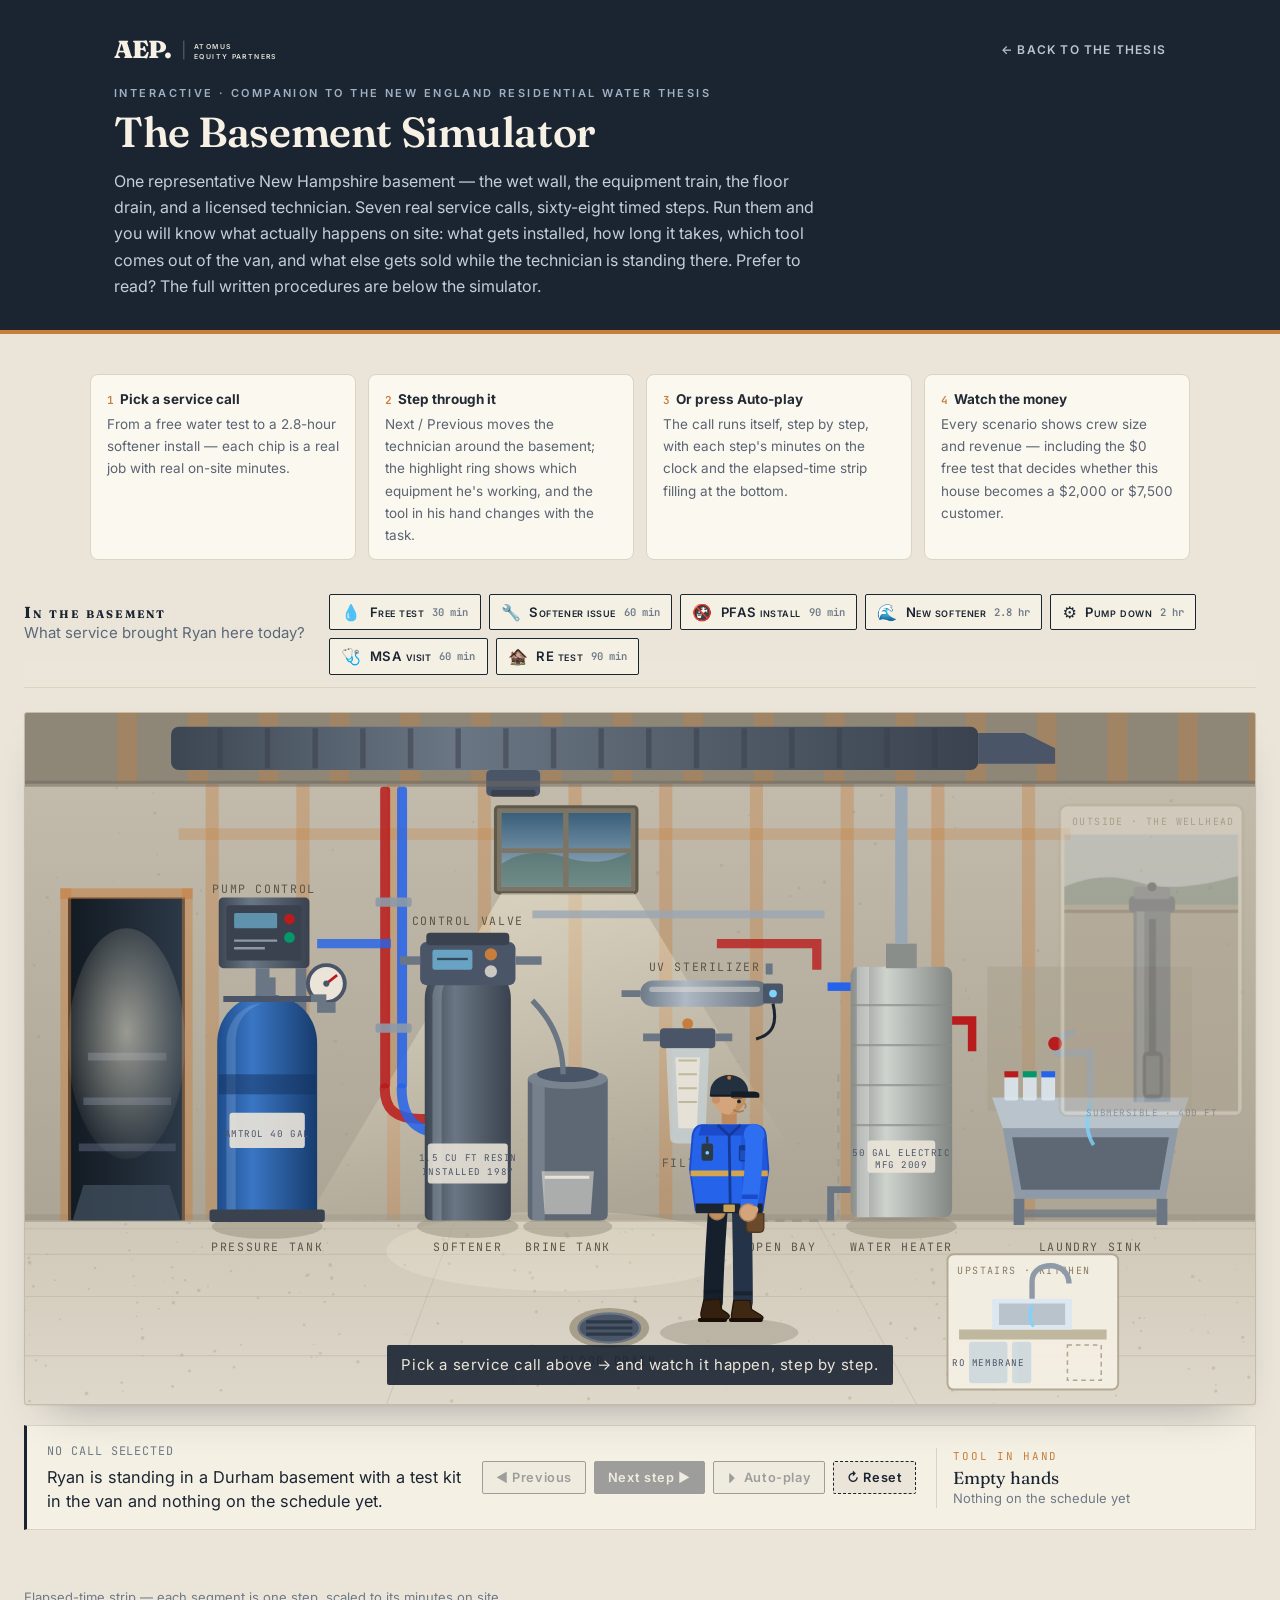
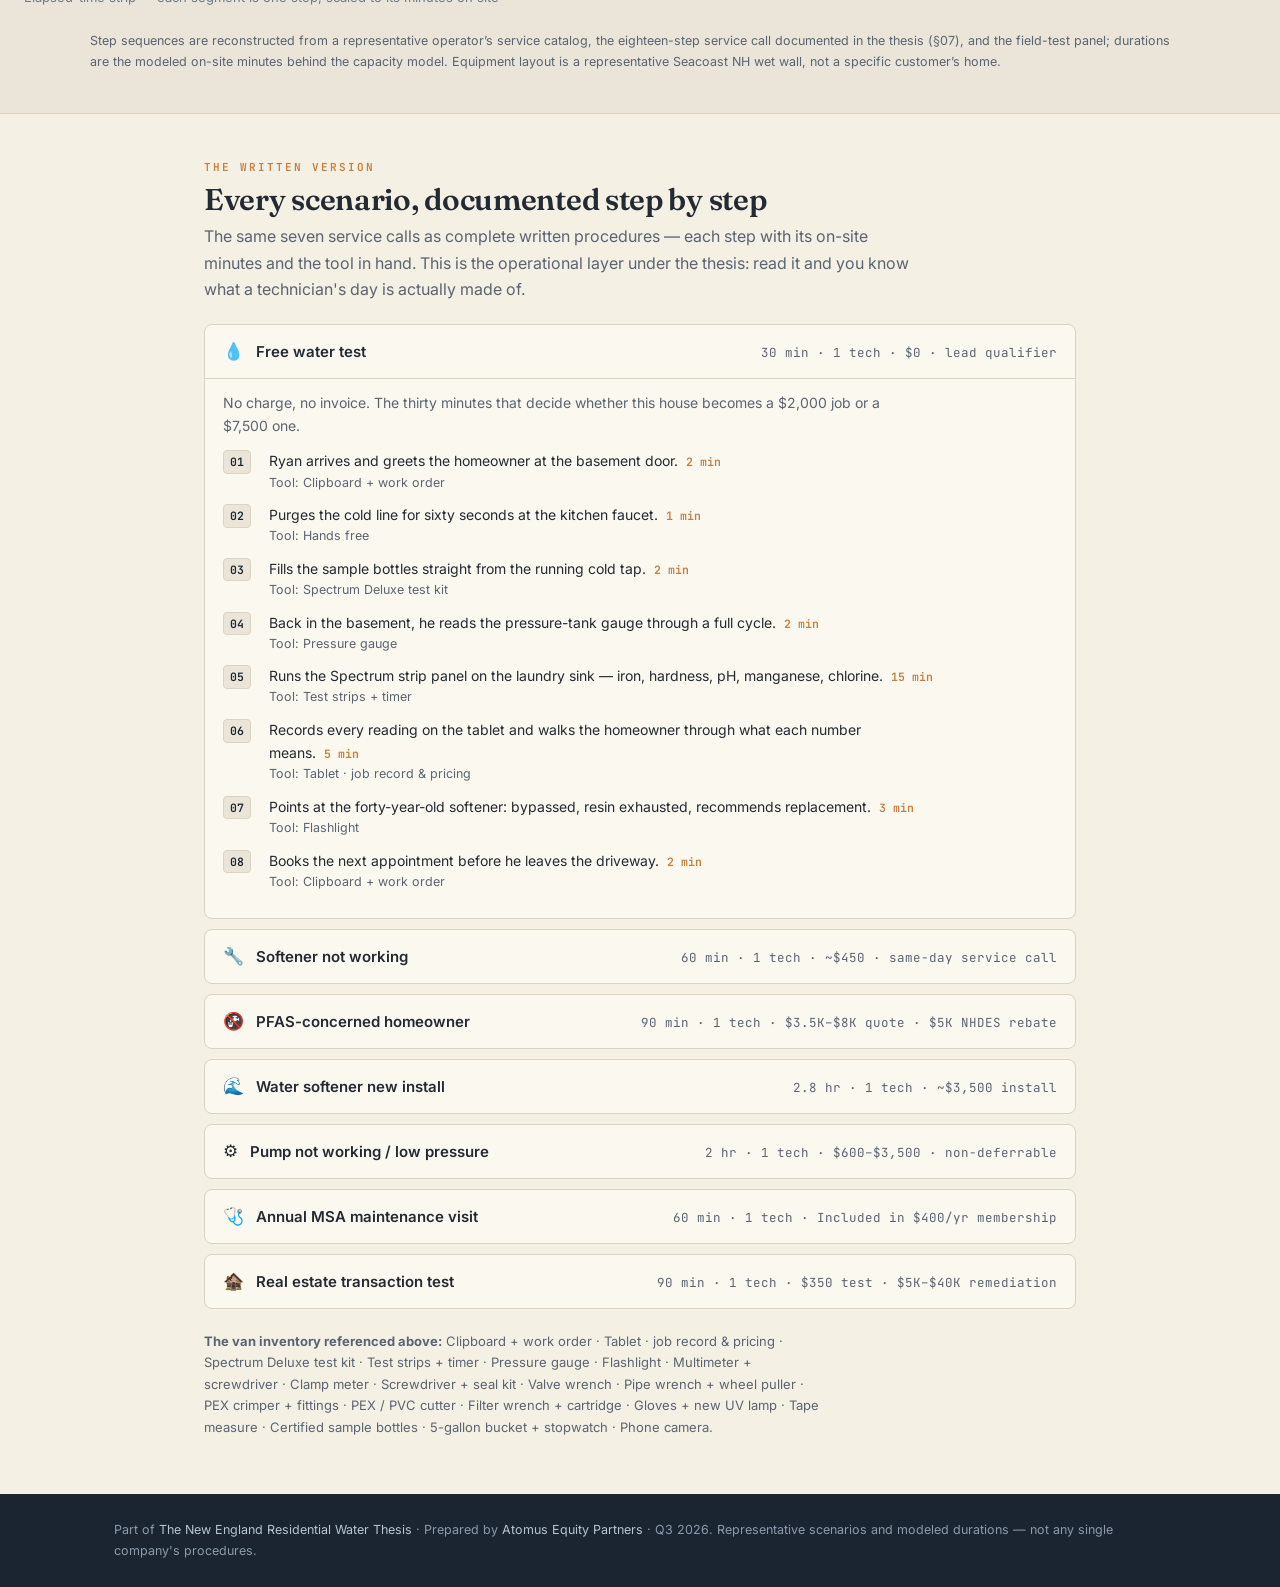
==== basement.html @ bdf82d3c "Add the Basement Simulator: interactive service-call player + written procedures" ====
<!DOCTYPE html>
<html lang="en">
<head>
<meta charset="utf-8" />
<meta name="viewport" content="width=device-width, initial-scale=1" />
<title>The Basement Simulator — New England Residential Water Thesis</title>
<meta name="description" content="An interactive basement: run seven real service calls step by step — installs, diagnostics, testing — and see exactly what a licensed water technician does on site, with what tools, for how many minutes. Companion to the AEP Equity residential water thesis." />
<meta property="og:title" content="The Basement Simulator — Run a Water Service Call" />
<meta property="og:description" content="Seven real service scenarios, 68 timed steps, one basement. See exactly what the technician does, with what tools, for how long." />
<meta property="og:type" content="article" />
<meta property="og:url" content="https://aep1992.github.io/water-thesis/basement.html" />
<meta name="twitter:card" content="summary" />
<link rel="preconnect" href="https://fonts.googleapis.com" />
<link rel="preconnect" href="https://fonts.gstatic.com" crossorigin />
<link href="https://fonts.googleapis.com/css2?family=Inter:wght@400;500;600;700&family=Fraunces:ital,opsz,wght@0,9..144,300..900;1,9..144,300..900&family=JetBrains+Mono:wght@400;600&display=swap" rel="stylesheet" />
<link rel="stylesheet" href="basement.css" />
<link rel="icon" href="data:image/svg+xml,%3Csvg xmlns='http://www.w3.org/2000/svg' viewBox='0 0 32 32'%3E%3Crect width='32' height='32' fill='%231B2532'/%3E%3Ctext x='16' y='23' text-anchor='middle' font-family='Georgia,serif' font-weight='900' font-size='17' fill='%23EBE5D9'%3EA%3C/text%3E%3Crect x='24.5' y='19' width='3' height='3' fill='%23C77D3B'/%3E%3C/svg%3E" />
<style>
/* ---- design tokens the basement module expects ---- */
:root{
  --bedrock:#1B2532; --copper:#C77D3B; --cream:#EBE5D9; --cream-alt:#F5F0E4;
  --display:"Fraunces",Georgia,serif; --mono:"JetBrains Mono",ui-monospace,monospace;
  --sans:"Inter",system-ui,sans-serif;
  --text-xs:clamp(.75rem,.72rem + .12vw,.8125rem);
  --text-sm:clamp(.8125rem,.78rem + .2vw,.9375rem);
  --s1:.25rem; --s2:.5rem; --s3:.75rem; --s4:1rem; --s5:1.25rem; --s6:1.5rem;
  --s8:2rem; --s10:2.5rem; --s12:3rem; --s16:4rem; --s20:5rem; --s24:6rem;
  /* thesis page tokens */
  --navy:#1B2532; --ink:#232A33; --sub:#5A6472; --line:#DCD4C2; --blue:#2563EB;
  --serif:"Fraunces",Georgia,serif;
}
*{box-sizing:border-box;margin:0;padding:0}
html{scroll-behavior:smooth}
body{background:var(--cream);color:var(--ink);font:16px/1.65 var(--sans)}
.wrap{max-width:1100px;margin:0 auto;padding:0 24px}
.wrap-narrow{max-width:920px;margin:0 auto;padding:0 24px}
a{color:var(--blue);text-decoration:none}
a:hover{text-decoration:underline}

.masthead{background:var(--navy);color:#E9E4D6;padding:34px 0 30px;border-bottom:4px solid var(--copper)}
.aep-lockup{height:32px;display:block}
.mast-row{display:flex;align-items:center;justify-content:space-between;gap:20px;flex-wrap:wrap}
.backlink{font:600 12px/1.4 var(--sans);letter-spacing:.1em;text-transform:uppercase;color:#B7C4D2}
.backlink:hover{color:#fff;text-decoration:none}
.mast-kicker{font:600 11px/1.4 var(--sans);letter-spacing:.22em;text-transform:uppercase;color:#9FB0C2;margin:20px 0 8px}
h1{font:600 clamp(28px,4.4vw,42px)/1.1 var(--serif);letter-spacing:-.01em;color:#F6F1E4}
.mast-sub{margin-top:12px;max-width:70ch;color:#C4CDD8;font-size:16px}

.howto{padding:26px 0 4px}
.howto-cards{display:grid;grid-template-columns:repeat(auto-fit,minmax(210px,1fr));gap:12px;margin:14px 0 6px}
.howto-card{background:#FBF8EF;border:1px solid var(--line);border-radius:8px;padding:13px 16px;font-size:13.5px;color:var(--sub)}
.howto-card b{display:block;color:var(--ink);font-size:13.5px;margin-bottom:3px}
.howto-card .n{font:600 11px/1 var(--mono);color:var(--copper);margin-right:6px}

/* section-basement spacing on this standalone page */
#basement{padding:8px 24px 40px;max-width:1500px;margin:0 auto}
.bmt-bar{top:0}
.bmt-head{max-width:1100px;margin:0 auto}
#basement .fine{max-width:1100px;margin:14px auto 0;font-size:12.5px;color:var(--sub)}

/* academic layer */
.academic{border-top:1px solid var(--line);padding:48px 0 56px;background:var(--cream-alt)}
.sec-n{font:600 11px/1 var(--mono);letter-spacing:.18em;color:var(--copper);text-transform:uppercase}
h2{font:600 clamp(22px,3vw,30px)/1.15 var(--serif);margin:10px 0 6px;letter-spacing:-.01em}
.sec-sub{color:var(--sub);max-width:72ch;margin-bottom:22px}
details.sc{background:#FBF8EF;border:1px solid var(--line);border-radius:8px;margin-bottom:10px;overflow:hidden}
details.sc summary{cursor:pointer;list-style:none;display:flex;align-items:baseline;gap:12px;flex-wrap:wrap;padding:15px 18px;font:600 15px/1.35 var(--sans)}
details.sc summary::-webkit-details-marker{display:none}
details.sc summary .ic{font-size:17px}
details.sc summary .meta{font:400 12.5px/1.4 var(--mono);color:var(--sub);margin-left:auto;white-space:nowrap}
details.sc[open] summary{border-bottom:1px solid var(--line)}
details.sc .blurb{padding:12px 18px 0;color:var(--sub);font-size:14px;max-width:78ch}
details.sc ol{margin:12px 18px 16px 18px;padding-left:0;list-style:none;counter-reset:st}
details.sc ol li{counter-increment:st;position:relative;padding:0 0 10px 46px;font-size:14px;max-width:80ch}
details.sc ol li:before{content:counter(st,decimal-leading-zero);position:absolute;left:0;top:1px;font:600 11.5px/1 var(--mono);color:var(--navy);background:var(--cream);border:1px solid var(--line);border-radius:4px;padding:5px 6px}
details.sc ol li .mins{font:600 11.5px/1 var(--mono);color:var(--copper);margin-left:8px;white-space:nowrap}
details.sc ol li .tool{display:block;font-size:12.5px;color:var(--sub)}
.tools-note{margin-top:22px;font-size:13px;color:var(--sub);max-width:78ch}

.foot{background:var(--navy);color:#8C9AAB;padding:26px 0;font-size:12.5px}
.foot a{color:#B7C4D2}
html{overflow-x:clip}
@media (max-width:640px){ #basement{padding:8px 14px 32px} }
/* mobile: chip rail scrolls inside itself, never widens the page */
@media (max-width:767px){
  .bmt-bar{align-items:stretch}
  .bmt-chips{flex:0 0 auto;max-width:100%;min-width:0}
}
</style>
</head>
<body>

<header class="masthead">
  <div class="wrap">
    <div class="mast-row">
      <svg class="aep-lockup" viewBox="0 0 232 44" role="img" aria-label="AEP · Atomus Equity Partners">
        <text x="0" y="33" font-family="Fraunces, Georgia, serif" font-weight="900" font-size="34" letter-spacing="-1.6" fill="#F6F1E4">AEP.</text>
        <line x1="96" y1="9" x2="96" y2="35" stroke="#F6F1E4" stroke-width="1" opacity=".45"/>
        <text x="110" y="21" font-family="Inter, sans-serif" font-weight="600" font-size="9.4" letter-spacing="1.9" fill="#F6F1E4" opacity=".92">ATOMUS</text>
        <text x="110" y="34" font-family="Inter, sans-serif" font-weight="600" font-size="9.4" letter-spacing="1.9" fill="#F6F1E4" opacity=".92">EQUITY PARTNERS</text>
      </svg>
      <a class="backlink" href="index.html">&larr; Back to the thesis</a>
    </div>
    <p class="mast-kicker">Interactive · Companion to the New England Residential Water Thesis</p>
    <h1>The Basement Simulator</h1>
    <p class="mast-sub">One representative New Hampshire basement — the wet wall, the equipment train, the floor drain, and a
      licensed technician. Seven real service calls, sixty-eight timed steps. Run them and you will know what actually happens
      on site: what gets installed, how long it takes, which tool comes out of the van, and what else gets sold while the
      technician is standing there. Prefer to read? The full written procedures are below the simulator.</p>
  </div>
</header>

<div class="howto wrap">
  <div class="howto-cards">
    <div class="howto-card"><b><span class="n">1</span>Pick a service call</b>From a free water test to a 2.8-hour softener install — each chip is a real job with real on-site minutes.</div>
    <div class="howto-card"><b><span class="n">2</span>Step through it</b>Next / Previous moves the technician around the basement; the highlight ring shows which equipment he's working, and the tool in his hand changes with the task.</div>
    <div class="howto-card"><b><span class="n">3</span>Or press Auto-play</b>The call runs itself, step by step, with each step's minutes on the clock and the elapsed-time strip filling at the bottom.</div>
    <div class="howto-card"><b><span class="n">4</span>Watch the money</b>Every scenario shows crew size and revenue — including the $0 free test that decides whether this house becomes a $2,000 or $7,500 customer.</div>
  </div>
</div>

<section id="basement" data-nonum>
  <div class="bmt-mount"></div>
  <p class="fine">Step sequences are reconstructed from a representative operator&rsquo;s service catalog, the eighteen-step
    service call documented in the thesis (§07), and the field-test panel; durations are the modeled on-site minutes behind
    the capacity model. Equipment layout is a representative Seacoast NH wet wall, not a specific customer&rsquo;s home.</p>
</section>

<section class="academic">
  <div class="wrap-narrow">
    <p class="sec-n">The Written Version</p>
    <h2>Every scenario, documented step by step</h2>
    <p class="sec-sub">The same seven service calls as complete written procedures — each step with its on-site minutes and
      the tool in hand. This is the operational layer under the thesis: read it and you know what a technician's day is
      actually made of.</p>
    <div id="scDocs"></div>
    <p class="tools-note" id="toolsNote"></p>
  </div>
</section>

<footer class="foot">
  <div class="wrap">Part of <a href="index.html">The New England Residential Water Thesis</a> · Prepared by
    <a href="https://aepequity.com">Atomus Equity Partners</a> · Q3 2026. Representative scenarios and modeled durations —
    not any single company's procedures.</div>
</footer>

<script src="basement-scenarios.js"></script>
<script src="basement.js"></script>
<script>
/* Academic layer — rendered from the same scenario data the simulator runs on */
(() => {
  if (typeof BASEMENT_SCENARIOS === "undefined") return;
  const esc = s => String(s).replace(/&/g, "&amp;").replace(/</g, "&lt;");
  const mins = n => n >= 120 ? (n / 60).toFixed(1).replace(".0", "") + " hr" : n + " min";
  const toolLabel = t => (typeof BASEMENT_TOOLS !== "undefined" && BASEMENT_TOOLS[t]) ? BASEMENT_TOOLS[t].label : null;

  const order = (typeof BASEMENT_ORDER !== "undefined") ? BASEMENT_ORDER : Object.keys(BASEMENT_SCENARIOS);
  document.getElementById("scDocs").innerHTML = order.map((id, i) => {
    const sc = BASEMENT_SCENARIOS[id];
    if (!sc) return "";
    return `<details class="sc"${i === 0 ? " open" : ""}>
      <summary><span class="ic">${sc.icon}</span> ${esc(sc.label)}
        <span class="meta">${mins(sc.duration)} · ${esc(sc.crew)} · ${esc(sc.revenue)}</span></summary>
      <p class="blurb">${esc(sc.blurb)}</p>
      <ol>${sc.steps.map(st => {
        const tl = toolLabel(st.tool);
        return `<li>${esc(st.description)}<span class="mins">${st.duration} min</span>
          ${tl ? `<span class="tool">Tool: ${esc(tl)}</span>` : ""}</li>`;
      }).join("")}</ol>
    </details>`;
  }).join("");

  if (typeof BASEMENT_TOOLS !== "undefined") {
    const names = Object.values(BASEMENT_TOOLS).map(t => t.label)
      .filter(l => l && !/hands free/i.test(l));
    document.getElementById("toolsNote").innerHTML =
      "<strong>The van inventory referenced above:</strong> " + esc(names.join(" · ")) + ".";
  }
})();
</script>
</body>
</html>
---- basement.css ----
/* ==========================================================
   ACT III · CHAPTER 8 — "IN THE BASEMENT"
   ========================================================== */
#basement{
  padding:var(--s24) clamp(var(--s6),4.5vw,var(--s20));
  max-width:1500px;background:var(--cream);
}
#basement .bmt-eyebrow{
  font-family:var(--display);font-variant:small-caps;font-weight:600;letter-spacing:.22em;
  font-size:.78rem;color:var(--copper);margin:0 0 var(--s3);text-transform:none;
}
#basement .bmt-title{
  font-family:var(--display);font-weight:800;font-size:clamp(2.05rem,1.35rem + 2.1vw,3.25rem);
  line-height:1.04;letter-spacing:-.02em;color:var(--bedrock);max-width:26ch;margin:0 0 var(--s5);
}
#basement .bmt-sub{font-size:1.12rem;line-height:1.62;max-width:62ch;color:#3A4A5C}
#basement .bmt-lead{font-size:1.16rem;line-height:1.68;max-width:64ch;color:#33414F;margin:var(--s5) 0 0}
#basement .bmt-lead::first-letter{
  font-family:var(--display);font-size:2.6em;float:left;line-height:.82;padding:.05em .12em 0 0;color:var(--copper)}
#basement .bmt-head{margin-bottom:var(--s10);max-width:78ch}

/* ---------- top bar with scenario chips ---------- */
.bmt-bar{
  position:sticky;top:64px;z-index:24;
  background:linear-gradient(180deg,var(--cream) 74%,rgba(235,229,217,.86));
  padding:var(--s4) 0 var(--s3);border-bottom:1px solid #DCD3C1;
  display:flex;flex-wrap:wrap;gap:var(--s4) var(--s6);align-items:baseline;
}
.bmt-bar-q{margin:0;display:flex;flex-direction:column;line-height:1.3;min-width:210px}
.bmt-bar-q b{font-family:var(--display);font-variant:small-caps;letter-spacing:.14em;font-size:1rem;color:var(--bedrock)}
.bmt-bar-q span{font-size:var(--text-sm);color:#5A6878}
.bmt-chips{display:flex;flex-wrap:wrap;gap:var(--s2);flex:1 1 480px}
.bmt-chip{
  display:inline-flex;align-items:center;gap:.5rem;cursor:pointer;
  background:var(--cream-alt);border:1.5px solid var(--bedrock);border-radius:2px;
  padding:.44rem .7rem;font-family:var(--sans);font-size:.82rem;font-weight:600;
  color:var(--bedrock);letter-spacing:.04em;font-variant:small-caps;
  transition:background .16s,color .16s,border-color .16s,transform .16s;
}
.bmt-chip .ic{font-size:1rem;font-variant:normal}
.bmt-chip .dur{font-family:var(--mono);font-size:.66rem;letter-spacing:0;color:#6E7A88;font-variant:normal}
.bmt-chip:hover{border-color:var(--copper);color:var(--copper);transform:translateY(-1px)}
.bmt-chip:hover .dur{color:var(--copper)}
.bmt-chip.on{background:var(--bedrock);color:var(--cream);border-color:var(--bedrock)}
.bmt-chip.on .dur{color:#C9BFA9}
.bmt-chip:focus-visible{outline:2px solid var(--copper);outline-offset:2px}

/* ---------- stage ---------- */
.bmt-stage{position:relative;margin:var(--s6) 0 var(--s5)}
.bmt-scene-wrap{
  position:relative;border:1px solid #C6BBA4;border-radius:3px;overflow:hidden;
  background:#B8B0A0;box-shadow:0 1px 2px rgba(27,37,50,.06),0 22px 44px -26px rgba(27,37,50,.4);
}
.bmt-svg{display:block;width:100%;height:auto;transition:none}
.bmt-idle{
  position:absolute;left:50%;bottom:var(--s5);transform:translateX(-50%);margin:0;
  background:rgba(27,37,50,.9);color:var(--cream);font-size:var(--text-sm);
  padding:.5rem .9rem;border-radius:2px;letter-spacing:.04em;
}

/* scene text styles */
.bmt-tag{font-family:"JetBrains Mono",ui-monospace,monospace;font-size:15px;letter-spacing:.14em;fill:#5C5648}
.bmt-plate{font-family:"JetBrains Mono",ui-monospace,monospace;font-size:12px;letter-spacing:.06em;fill:#4A5568}
.bmt-inset-lab{font-family:"JetBrains Mono",ui-monospace,monospace;font-size:13px;letter-spacing:.14em;fill:#8A7C64}
.bmt-ghost-lab{font-family:"JetBrains Mono",ui-monospace,monospace;font-size:14px;letter-spacing:.12em;fill:#C77D3B}
.bmt-callout-step{font-family:"JetBrains Mono",ui-monospace,monospace;font-size:13px;letter-spacing:.1em;fill:#96581F}
.bmt-callout-text{font-family:"Inter",sans-serif;font-size:19px;fill:#1B2532}

/* focus / dim states */
.bmt-obj{transition:opacity .45s ease}
.bmt-obj.dim{opacity:.6}
.bmt-obj.hot{opacity:1}
#bmtScene.bmt-yard-on #obj-yard{opacity:1}
.bmt-vignette{opacity:.42}
#bmtScene.bmt-yard-on .bmt-vignette{opacity:1}
#ryan,#ryanYard{transition:transform .6s cubic-bezier(.35,.02,.2,1)}
#ryan .ry-upper,#ryan .ry-arm-f,#ryan .ry-arm-b,#ryan .ry-head,
#ryanYard .ry-upper,#ryanYard .ry-arm-f,#ryanYard .ry-arm-b,#ryanYard .ry-head{
  transition:transform .6s cubic-bezier(.35,.02,.2,1)}
#bmtCallout,#bmtRing{animation:bmtFadeIn .45s ease both}
@keyframes bmtFadeIn{from{opacity:0}to{opacity:1}}

/* copper targeting reticle */
.bmt-ring-spin{animation:bmtSpin 4s linear infinite}
.bmt-ring-pulse{animation:bmtPulse 2.4s ease-in-out infinite}
@keyframes bmtSpin{from{transform:rotate(0)}to{transform:rotate(360deg)}}
@keyframes bmtPulse{0%,100%{opacity:.15;stroke-width:2}50%{opacity:.7;stroke-width:5}}
.bmt-ghost{animation:bmtGhostIn .6s ease both}
@keyframes bmtGhostIn{from{opacity:0}to{opacity:1}}

/* ---------- control strip ---------- */
.bmt-controls{
  display:grid;grid-template-columns:minmax(0,1.25fr) auto minmax(0,.9fr);
  gap:var(--s5);align-items:center;
  border:1px solid #DCD3C1;border-left:3px solid var(--bedrock);
  background:var(--cream-alt);padding:var(--s4) var(--s5);
}
.bmt-step-meta{margin:0 0 4px;display:flex;flex-wrap:wrap;gap:.6rem;align-items:baseline;
  font-family:var(--mono);font-size:.74rem;letter-spacing:.08em;color:#6E7A88;text-transform:uppercase}
.bmt-step-meta b{font-family:var(--display);font-size:1rem;letter-spacing:.04em;color:var(--copper);text-transform:none}
.bmt-step-desc{margin:0;font-size:1.02rem;line-height:1.45;color:var(--bedrock);max-width:44ch}
.bmt-btns{display:flex;flex-wrap:wrap;gap:var(--s2);justify-content:center}
.bmt-btn{
  cursor:pointer;font-family:var(--sans);font-size:.8rem;font-weight:600;letter-spacing:.05em;
  padding:.5rem .8rem;border:1.5px solid var(--bedrock);background:var(--cream);color:var(--bedrock);
  border-radius:2px;transition:background .15s,color .15s,border-color .15s;
}
.bmt-btn:hover:not(:disabled){border-color:var(--copper);color:var(--copper)}
.bmt-btn.primary{background:var(--bedrock);color:var(--cream)}
.bmt-btn.primary:hover:not(:disabled){background:var(--copper);border-color:var(--copper);color:#fff}
.bmt-btn.ghost{border-style:dashed}
.bmt-btn.on{background:var(--copper);border-color:var(--copper);color:#fff}
.bmt-btn:disabled{opacity:.4;cursor:not-allowed}
.bmt-btn:focus-visible{outline:2px solid var(--copper);outline-offset:2px}
.bmt-tool{display:flex;flex-direction:column;gap:2px;border-left:1px solid #DCD3C1;padding-left:var(--s4)}
.bmt-tool .k{font-family:var(--mono);font-size:.68rem;letter-spacing:.16em;text-transform:uppercase;color:var(--copper)}
.bmt-tool .v{font-family:var(--display);font-size:1.08rem;color:var(--bedrock);line-height:1.2}
.bmt-tool .n{font-size:var(--text-xs);color:#6E7A88;line-height:1.35}

/* ---------- elapsed-time strip ---------- */
.bmt-timeline-wrap{margin-top:var(--s4)}
.bmt-timeline{display:flex;gap:3px;height:34px}
.bmt-seg{
  position:relative;cursor:pointer;border:0;padding:0;background:none;min-width:14px;
  display:flex;flex-direction:column;justify-content:flex-end;gap:3px;
}
.bmt-seg i{display:block;height:10px;background:#D3CAB6;transition:background .2s,height .2s}
.bmt-seg span{font-family:var(--mono);font-size:.62rem;color:#8A8371;text-align:center}
.bmt-seg:hover i{background:var(--copper)}
.bmt-seg.done i{background:#A8A28F}
.bmt-seg.on i{background:var(--copper);height:18px}
.bmt-seg.on span{color:var(--copper);font-weight:600}
.bmt-tl-foot{display:flex;flex-wrap:wrap;justify-content:space-between;gap:var(--s3);
  font-size:var(--text-xs);color:#6E7A88;margin-top:var(--s2);line-height:1.4}
.bmt-tl-foot b{color:var(--bedrock)}
.bmt-progress{height:3px;background:#DCD3C1;margin-top:var(--s2);opacity:0;transition:opacity .2s}
.bmt-progress.on{opacity:1}
.bmt-progress i{display:block;height:100%;width:0;background:var(--copper)}

/* ---------- mobile stacked panels ---------- */
.bmt-mobile{display:none}
.bmt-mstep{
  display:flex;flex-direction:column;gap:3px;text-align:left;width:100%;cursor:pointer;
  border:1px solid #DCD3C1;border-left:3px solid #DCD3C1;background:var(--cream-alt);
  padding:.7rem .8rem;margin-bottom:6px;
}
.bmt-mstep.on{border-left-color:var(--copper);background:#fff}
.bmt-mstep .mn{font-family:var(--mono);font-size:.66rem;letter-spacing:.12em;color:var(--copper);text-transform:uppercase}
.bmt-mstep .mt{font-family:var(--mono);font-size:.66rem;color:#6E7A88}
.bmt-mstep .md{font-size:.94rem;color:var(--bedrock);line-height:1.4}
.bmt-mstep .mtool{font-size:.74rem;color:#5A6878;font-style:italic}

/* ---------- print-only summary ---------- */
.bmt-print-list{display:none}

/* ==========================================================
   RESPONSIVE
   ========================================================== */
@media (max-width:1200px){
  .bmt-controls{grid-template-columns:1fr 1fr;grid-template-areas:"read read" "btns tool"}
  .bmt-step-read{grid-area:read}.bmt-btns{grid-area:btns;justify-content:flex-start}
  .bmt-tool{grid-area:tool}
}
@media (max-width:1024px){
  .bmt-scene-wrap{max-width:900px}
  .bmt-bar{top:56px}
}
@media (max-width:767px){
  #basement{padding-left:var(--s5);padding-right:var(--s5)}
  .bmt-bar{position:static;flex-direction:column;gap:var(--s3)}
  .bmt-chips{display:flex;flex-wrap:nowrap;overflow-x:auto;gap:6px;
    padding-bottom:6px;-webkit-overflow-scrolling:touch;scroll-snap-type:x mandatory}
  .bmt-chip{flex:0 0 auto;scroll-snap-align:start}
  .bmt-scene-wrap{max-width:none}
  .bmt-controls{grid-template-columns:1fr;grid-template-areas:"read" "btns" "tool";padding:var(--s4)}
  .bmt-tool{border-left:0;border-top:1px solid #DCD3C1;padding:var(--s3) 0 0}
  .bmt-btns{justify-content:space-between}
  .bmt-btn{flex:1 1 auto;text-align:center}
  .bmt-seg span{display:none}
  .bmt-mobile{display:block;margin-top:var(--s5)}
  .bmt-idle{position:static;transform:none;display:block;text-align:center;margin-top:var(--s3)}
}

/* ==========================================================
   REDUCED MOTION — snap cuts, no rotation, no auto-play
   ========================================================== */
@media (prefers-reduced-motion:reduce){
  #ryan,#ryanYard,#ryan .ry-upper,#ryan .ry-arm-f,#ryan .ry-arm-b,#ryan .ry-head,
  #ryanYard .ry-upper,#ryanYard .ry-arm-f,#ryanYard .ry-arm-b,#ryanYard .ry-head,
  .bmt-obj{transition:none!important}
  .bmt-ring-spin{animation:none!important}
  .bmt-ring-pulse{animation:bmtPulse 3s steps(2,end) infinite}
  #bmtCallout,#bmtRing,.bmt-ghost{animation:none!important}
  #bmtPlay{display:none!important}
}

/* ==========================================================
   PRINT — static illustration + all seven scenarios listed
   ========================================================== */
@media print{
  .bmt-bar,.bmt-controls,.bmt-timeline-wrap,.bmt-mobile,.bmt-idle{display:none!important}
  #bmtOverlay{display:none!important}
  .bmt-obj{opacity:1!important}
  .bmt-vignette{opacity:1!important}
  .bmt-scene-wrap{box-shadow:none;border:1px solid #999;break-inside:avoid}
  .bmt-print-list{display:block;list-style:none;padding:0;margin:1.5rem 0 0}
  .bmt-print-list > li{break-inside:avoid;border-top:1px solid #999;padding:.5rem 0;margin:0}
  .bmt-print-list > li > b{display:block;font-size:1.05rem}
  .bmt-print-list > li > span{display:block;font-family:var(--mono);font-size:.72rem;color:#333}
  .bmt-print-list > li > em{display:block;font-size:.8rem;margin:.2rem 0}
  .bmt-print-list ol{font-size:.76rem;color:#222;margin:.2rem 0 0;padding-left:1.2rem}
  .bmt-print-list ol i{color:#555}
}

/* Mobile: the step card carries the text, so drop the in-scene callout to avoid clipping in the zoomed viewBox */
@media (max-width: 767px){
  #bmtCallout{ display:none; }
}
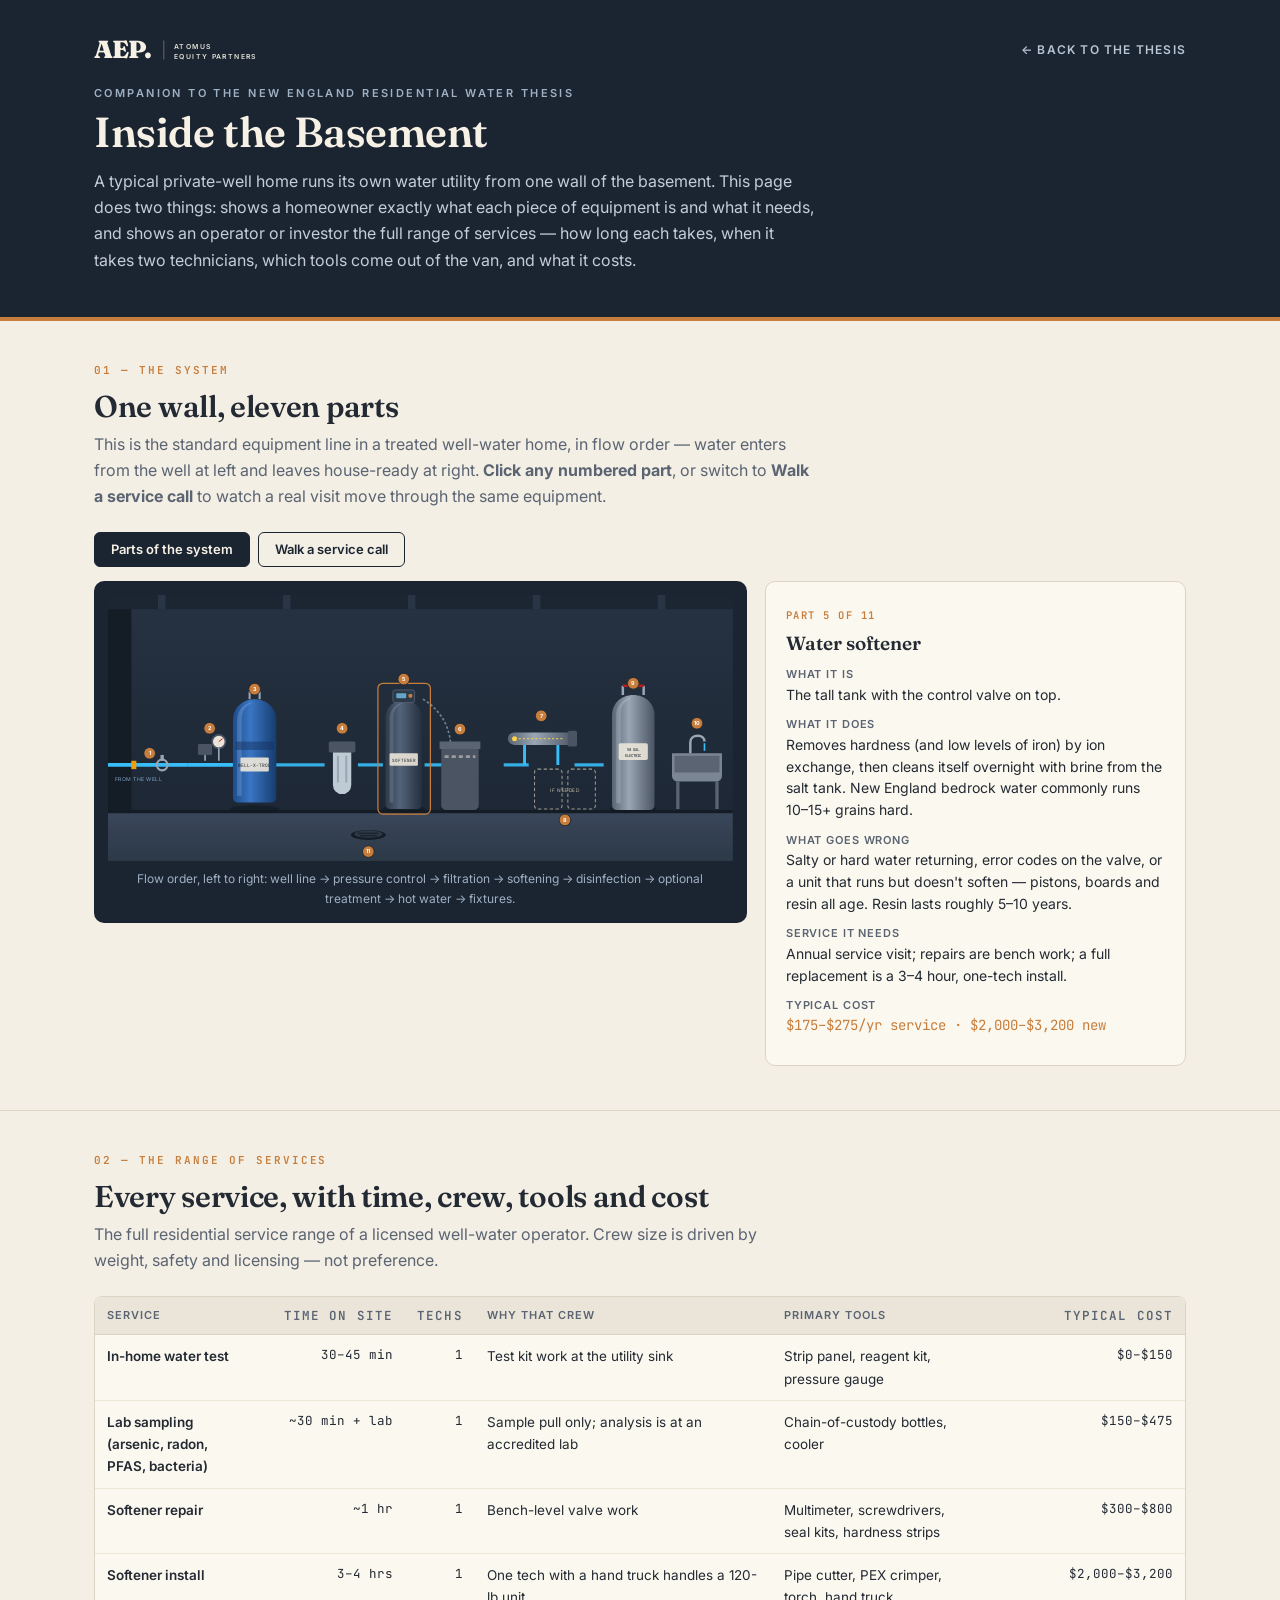
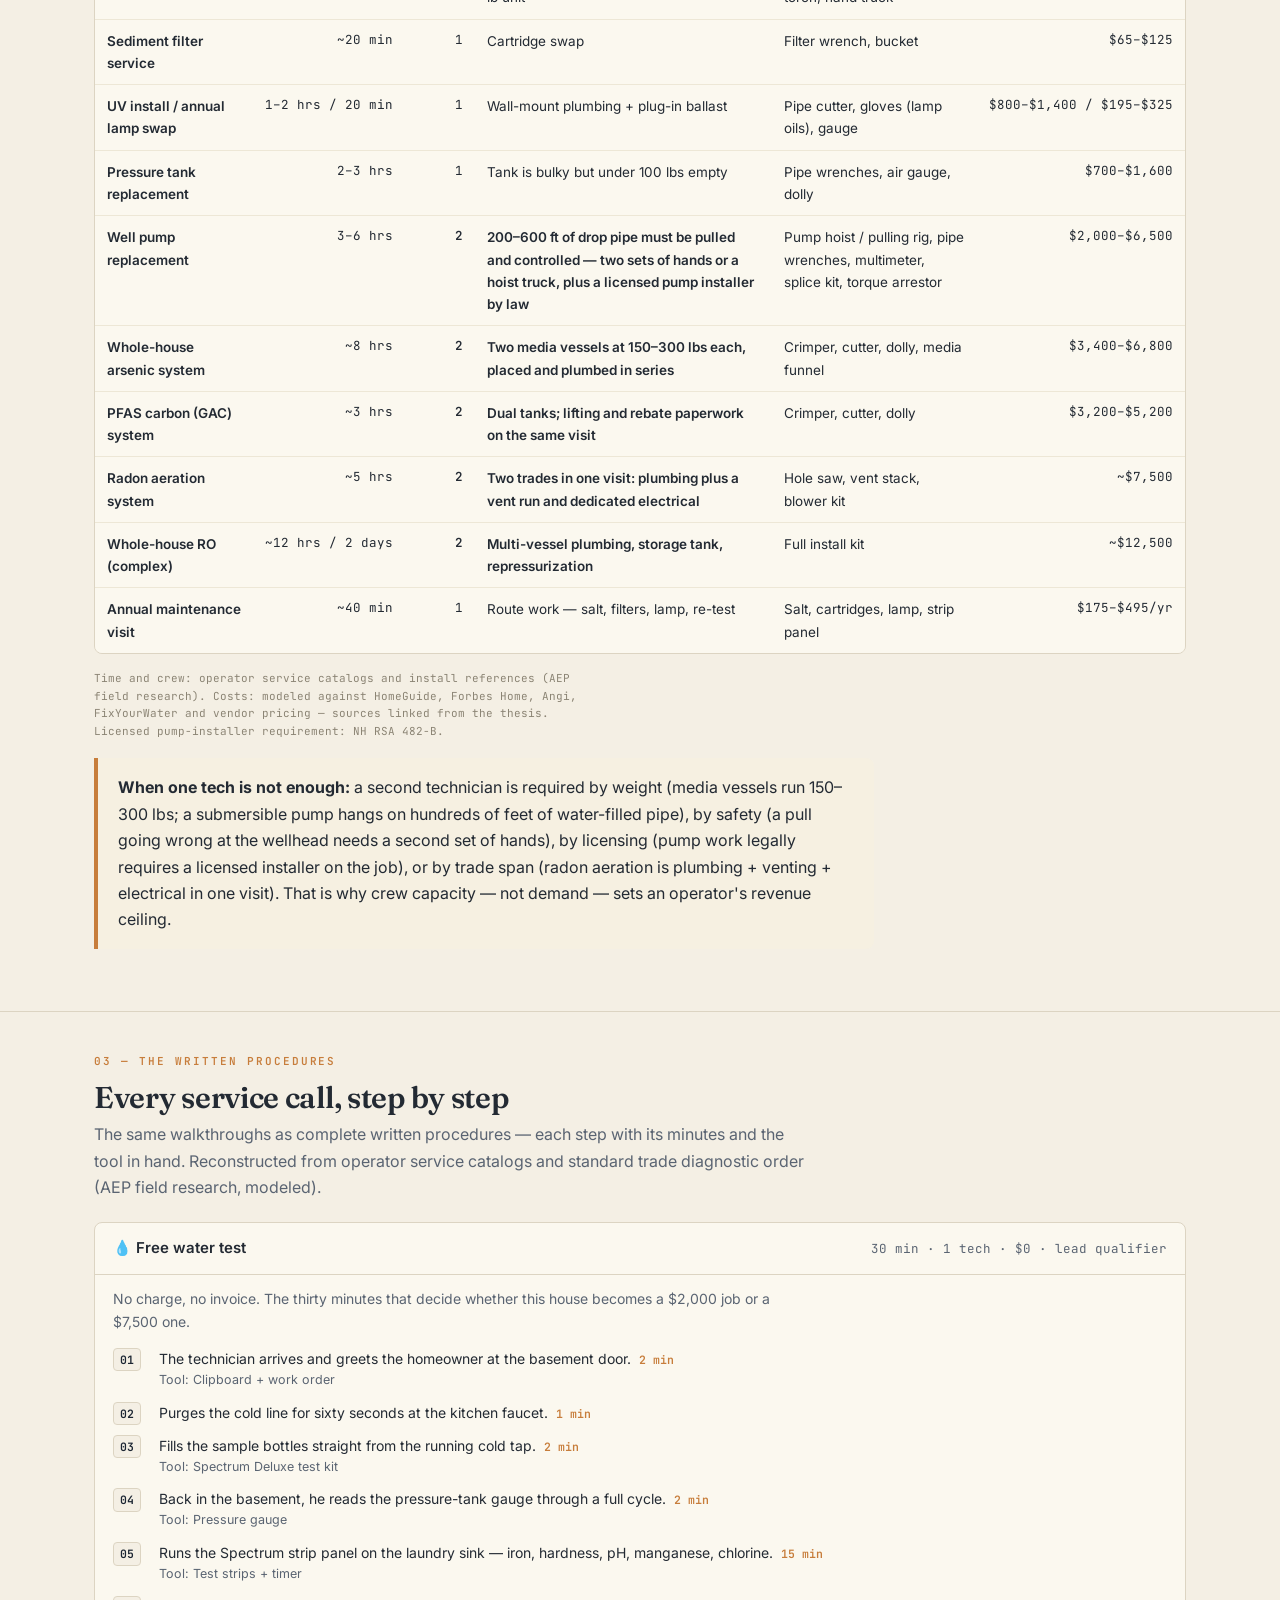
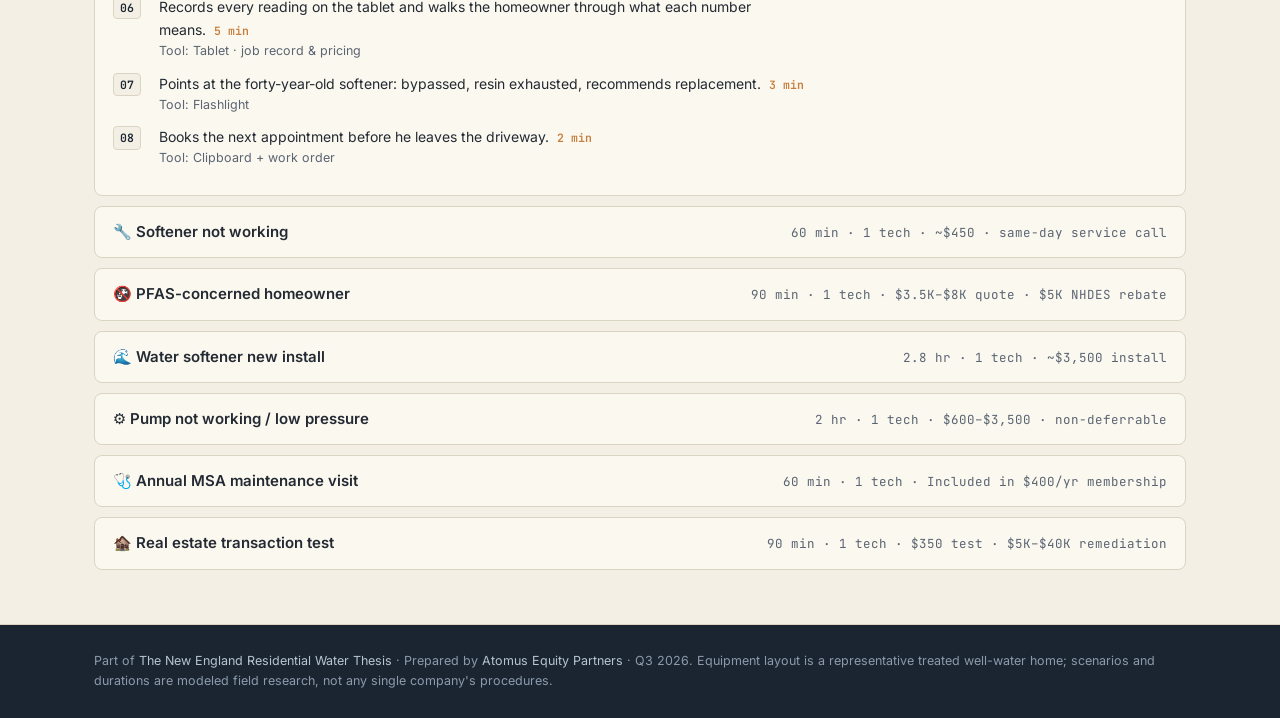
==== commit 1e6a741c: "Rebuild basement page: homeowner component guide + service walkthroughs on one clean diagram" ====
--- a/basement.html
+++ b/basement.html
@@ -3,37 +3,27 @@
 <head>
 <meta charset="utf-8" />
 <meta name="viewport" content="width=device-width, initial-scale=1" />
-<title>The Basement Simulator — New England Residential Water Thesis</title>
-<meta name="description" content="An interactive basement: run seven real service calls step by step — installs, diagnostics, testing — and see exactly what a licensed water technician does on site, with what tools, for how many minutes. Companion to the AEP Equity residential water thesis." />
-<meta property="og:title" content="The Basement Simulator — Run a Water Service Call" />
-<meta property="og:description" content="Seven real service scenarios, 68 timed steps, one basement. See exactly what the technician does, with what tools, for how long." />
+<title>Inside the Basement — New England Residential Water Thesis</title>
+<meta name="description" content="An interactive guide to a private-well home's water system: what each component does, what goes wrong, and what every service call involves — time on site, crew size, tools, and cost. Companion to the AEP Equity residential water thesis." />
+<meta property="og:title" content="Inside the Basement — How a Private-Well Water System Works" />
+<meta property="og:description" content="Click through the equipment in a well-water home, then walk real service calls step by step: time, crew, tools, cost." />
 <meta property="og:type" content="article" />
 <meta property="og:url" content="https://aep1992.github.io/water-thesis/basement.html" />
 <meta name="twitter:card" content="summary" />
 <link rel="preconnect" href="https://fonts.googleapis.com" />
 <link rel="preconnect" href="https://fonts.gstatic.com" crossorigin />
 <link href="https://fonts.googleapis.com/css2?family=Inter:wght@400;500;600;700&family=Fraunces:ital,opsz,wght@0,9..144,300..900;1,9..144,300..900&family=JetBrains+Mono:wght@400;600&display=swap" rel="stylesheet" />
-<link rel="stylesheet" href="basement.css" />
 <link rel="icon" href="data:image/svg+xml,%3Csvg xmlns='http://www.w3.org/2000/svg' viewBox='0 0 32 32'%3E%3Crect width='32' height='32' fill='%231B2532'/%3E%3Ctext x='16' y='23' text-anchor='middle' font-family='Georgia,serif' font-weight='900' font-size='17' fill='%23EBE5D9'%3EA%3C/text%3E%3Crect x='24.5' y='19' width='3' height='3' fill='%23C77D3B'/%3E%3C/svg%3E" />
 <style>
-/* ---- design tokens the basement module expects ---- */
 :root{
-  --bedrock:#1B2532; --copper:#C77D3B; --cream:#EBE5D9; --cream-alt:#F5F0E4;
-  --display:"Fraunces",Georgia,serif; --mono:"JetBrains Mono",ui-monospace,monospace;
-  --sans:"Inter",system-ui,sans-serif;
-  --text-xs:clamp(.75rem,.72rem + .12vw,.8125rem);
-  --text-sm:clamp(.8125rem,.78rem + .2vw,.9375rem);
-  --s1:.25rem; --s2:.5rem; --s3:.75rem; --s4:1rem; --s5:1.25rem; --s6:1.5rem;
-  --s8:2rem; --s10:2.5rem; --s12:3rem; --s16:4rem; --s20:5rem; --s24:6rem;
-  /* thesis page tokens */
-  --navy:#1B2532; --ink:#232A33; --sub:#5A6472; --line:#DCD4C2; --blue:#2563EB;
-  --serif:"Fraunces",Georgia,serif;
+  --navy:#1B2532; --navy2:#2C3947; --cream:#F4EFE4; --cream2:#EBE5D9; --ink:#232A33;
+  --sub:#5A6472; --line:#DCD4C2; --copper:#C77D3B; --blue:#2563EB; --teal:#0E9384;
+  --serif:"Fraunces",Georgia,serif; --sans:"Inter",system-ui,sans-serif; --mono:"JetBrains Mono",ui-monospace,monospace;
 }
 *{box-sizing:border-box;margin:0;padding:0}
-html{scroll-behavior:smooth}
+html{scroll-behavior:smooth;overflow-x:clip}
 body{background:var(--cream);color:var(--ink);font:16px/1.65 var(--sans)}
-.wrap{max-width:1100px;margin:0 auto;padding:0 24px}
-.wrap-narrow{max-width:920px;margin:0 auto;padding:0 24px}
+.wrap{max-width:1140px;margin:0 auto;padding:0 24px}
 a{color:var(--blue);text-decoration:none}
 a:hover{text-decoration:underline}
 
@@ -44,47 +34,97 @@
 .backlink:hover{color:#fff;text-decoration:none}
 .mast-kicker{font:600 11px/1.4 var(--sans);letter-spacing:.22em;text-transform:uppercase;color:#9FB0C2;margin:20px 0 8px}
 h1{font:600 clamp(28px,4.4vw,42px)/1.1 var(--serif);letter-spacing:-.01em;color:#F6F1E4}
-.mast-sub{margin-top:12px;max-width:70ch;color:#C4CDD8;font-size:16px}
-
-.howto{padding:26px 0 4px}
-.howto-cards{display:grid;grid-template-columns:repeat(auto-fit,minmax(210px,1fr));gap:12px;margin:14px 0 6px}
-.howto-card{background:#FBF8EF;border:1px solid var(--line);border-radius:8px;padding:13px 16px;font-size:13.5px;color:var(--sub)}
-.howto-card b{display:block;color:var(--ink);font-size:13.5px;margin-bottom:3px}
-.howto-card .n{font:600 11px/1 var(--mono);color:var(--copper);margin-right:6px}
-
-/* section-basement spacing on this standalone page */
-#basement{padding:8px 24px 40px;max-width:1500px;margin:0 auto}
-.bmt-bar{top:0}
-.bmt-head{max-width:1100px;margin:0 auto}
-#basement .fine{max-width:1100px;margin:14px auto 0;font-size:12.5px;color:var(--sub)}
-
-/* academic layer */
-.academic{border-top:1px solid var(--line);padding:48px 0 56px;background:var(--cream-alt)}
+.mast-sub{margin-top:12px;max-width:72ch;color:#C4CDD8;font-size:16px}
+
+section{padding:44px 0;border-bottom:1px solid var(--line)}
 .sec-n{font:600 11px/1 var(--mono);letter-spacing:.18em;color:var(--copper);text-transform:uppercase}
 h2{font:600 clamp(22px,3vw,30px)/1.15 var(--serif);margin:10px 0 6px;letter-spacing:-.01em}
 .sec-sub{color:var(--sub);max-width:72ch;margin-bottom:22px}
+h3{font:600 17px/1.3 var(--sans);margin:28px 0 10px}
+p{max-width:72ch;margin-bottom:14px}
+.src{display:block;font:400 11px/1.6 var(--mono);color:#8B8474;margin:8px 0 0}
+
+/* ---- diagram + panel layout ---- */
+.lab{display:grid;grid-template-columns:minmax(0,1.55fr) minmax(300px,1fr);gap:18px;align-items:start}
+.stage{background:var(--navy);border-radius:10px;padding:14px;position:sticky;top:12px}
+.stage svg{width:100%;height:auto;display:block}
+.stage-cap{color:#9FB0C2;font-size:12px;margin-top:8px;text-align:center}
+.panel{background:#FBF8EF;border:1px solid var(--line);border-radius:10px;padding:18px 20px;min-height:340px}
+.panel .k{font:600 10.5px/1 var(--mono);letter-spacing:.14em;text-transform:uppercase;color:var(--copper)}
+.panel h4{font:600 19px/1.25 var(--serif);margin:6px 0 10px}
+.panel .row{margin-bottom:11px}
+.panel .row b{display:block;font:600 11px/1.6 var(--sans);letter-spacing:.08em;text-transform:uppercase;color:var(--sub)}
+.panel .row span{font-size:14px;line-height:1.55;display:block}
+.panel .fee{font-family:var(--mono);font-size:12.5px;color:var(--copper)}
+
+/* mode tabs */
+.tabs{display:flex;gap:8px;margin:0 0 14px}
+.tab{font:600 13px/1 var(--sans);padding:10px 16px;border:1.5px solid var(--navy);border-radius:6px;background:transparent;color:var(--navy);cursor:pointer}
+.tab.on{background:var(--navy);color:#F6F1E4}
+.tab:focus-visible{outline:2px solid var(--copper);outline-offset:2px}
+
+/* walkthrough controls */
+.chips{display:flex;flex-wrap:wrap;gap:8px;margin-bottom:14px}
+.chip{font:600 12px/1.2 var(--sans);padding:8px 12px;border:1.5px solid var(--navy);border-radius:5px;background:#FBF8EF;color:var(--navy);cursor:pointer}
+.chip .d{font:400 10.5px/1 var(--mono);color:var(--sub);margin-left:6px}
+.chip.on{background:var(--navy);color:#F6F1E4}
+.chip.on .d{color:#C9BFA9}
+.wt-meta{display:flex;flex-wrap:wrap;gap:8px 18px;font-size:12.5px;color:var(--sub);margin-bottom:12px}
+.wt-meta b{color:var(--ink)}
+.step-head{display:flex;justify-content:space-between;align-items:baseline;gap:10px;margin-bottom:6px}
+.step-head .n{font:600 12px/1 var(--mono);color:var(--copper)}
+.step-head .t{font:600 12px/1 var(--mono);color:var(--sub)}
+.step-desc{font-size:15px;line-height:1.6;min-height:72px}
+.tool-chip{display:inline-block;font:600 11.5px/1 var(--mono);background:var(--cream2);border:1px solid var(--line);border-radius:4px;padding:6px 9px;margin-top:10px;color:var(--navy)}
+.wt-btns{display:flex;gap:8px;margin-top:14px}
+.btn{font:600 13px/1 var(--sans);padding:10px 14px;border:1.5px solid var(--navy);border-radius:6px;background:#FBF8EF;color:var(--navy);cursor:pointer}
+.btn.primary{background:var(--navy);color:#F6F1E4}
+.btn.on{background:var(--copper);border-color:var(--copper);color:#fff}
+.btn:disabled{opacity:.4;cursor:default}
+.mins-bar{height:8px;background:var(--cream2);border:1px solid var(--line);border-radius:4px;overflow:hidden;margin-top:14px}
+.mins-bar i{display:block;height:100%;background:var(--copper);width:0;transition:width .3s}
+.mins-lab{font:400 11px/1.6 var(--mono);color:var(--sub);margin-top:4px}
+
+/* tables */
+.tbl-scroll{overflow-x:auto;margin:16px 0;border:1px solid var(--line);border-radius:8px}
+table{width:100%;border-collapse:collapse;font-size:13.5px;background:#FBF8EF;min-width:720px}
+th{font:600 11px/1.4 var(--sans);letter-spacing:.09em;text-transform:uppercase;text-align:left;color:var(--sub);background:var(--cream2);padding:10px 12px;border-bottom:1px solid var(--line)}
+td{padding:10px 12px;border-bottom:1px solid #EDE7D6;vertical-align:top}
+tr:last-child td{border-bottom:0}
+td.num,th.num{text-align:right;font-family:var(--mono);font-size:12.5px;white-space:nowrap}
+td b{font-weight:600}
+.callout{border-left:4px solid var(--copper);background:#F6F0E1;border-radius:0 8px 8px 0;padding:16px 20px;margin:18px 0;max-width:78ch}
+.callout p{margin:0;max-width:100%}
+
+/* written procedures */
 details.sc{background:#FBF8EF;border:1px solid var(--line);border-radius:8px;margin-bottom:10px;overflow:hidden}
 details.sc summary{cursor:pointer;list-style:none;display:flex;align-items:baseline;gap:12px;flex-wrap:wrap;padding:15px 18px;font:600 15px/1.35 var(--sans)}
 details.sc summary::-webkit-details-marker{display:none}
-details.sc summary .ic{font-size:17px}
 details.sc summary .meta{font:400 12.5px/1.4 var(--mono);color:var(--sub);margin-left:auto;white-space:nowrap}
 details.sc[open] summary{border-bottom:1px solid var(--line)}
-details.sc .blurb{padding:12px 18px 0;color:var(--sub);font-size:14px;max-width:78ch}
-details.sc ol{margin:12px 18px 16px 18px;padding-left:0;list-style:none;counter-reset:st}
+details.sc .blurb{padding:12px 18px 0;color:var(--sub);font-size:14px;max-width:80ch}
+details.sc ol{margin:12px 18px 16px;padding-left:0;list-style:none;counter-reset:st}
 details.sc ol li{counter-increment:st;position:relative;padding:0 0 10px 46px;font-size:14px;max-width:80ch}
 details.sc ol li:before{content:counter(st,decimal-leading-zero);position:absolute;left:0;top:1px;font:600 11.5px/1 var(--mono);color:var(--navy);background:var(--cream);border:1px solid var(--line);border-radius:4px;padding:5px 6px}
 details.sc ol li .mins{font:600 11.5px/1 var(--mono);color:var(--copper);margin-left:8px;white-space:nowrap}
 details.sc ol li .tool{display:block;font-size:12.5px;color:var(--sub)}
-.tools-note{margin-top:22px;font-size:13px;color:var(--sub);max-width:78ch}
+
+/* svg interactivity */
+.hot{cursor:pointer}
+.hot .halo{fill:none;stroke:#C77D3B;stroke-width:3;opacity:0;transition:opacity .25s}
+.hot:hover .halo{opacity:.55}
+.hot.sel .halo{opacity:1}
+.dot{cursor:pointer}
+.dot circle{fill:#C77D3B;stroke:#1B2532;stroke-width:2}
+.dot text{font:700 13px var(--sans);fill:#fff;text-anchor:middle}
+.hot.dimmed{opacity:.38;transition:opacity .3s}
 
 .foot{background:var(--navy);color:#8C9AAB;padding:26px 0;font-size:12.5px}
 .foot a{color:#B7C4D2}
-html{overflow-x:clip}
-@media (max-width:640px){ #basement{padding:8px 14px 32px} }
-/* mobile: chip rail scrolls inside itself, never widens the page */
-@media (max-width:767px){
-  .bmt-bar{align-items:stretch}
-  .bmt-chips{flex:0 0 auto;max-width:100%;min-width:0}
+@media (max-width:900px){
+  .lab{grid-template-columns:1fr}
+  .stage{position:static}
+  .panel{min-height:0}
 }
 </style>
 </head>
@@ -101,81 +141,451 @@
       </svg>
       <a class="backlink" href="index.html">&larr; Back to the thesis</a>
     </div>
-    <p class="mast-kicker">Interactive · Companion to the New England Residential Water Thesis</p>
-    <h1>The Basement Simulator</h1>
-    <p class="mast-sub">One representative New Hampshire basement — the wet wall, the equipment train, the floor drain, and a
-      licensed technician. Seven real service calls, sixty-eight timed steps. Run them and you will know what actually happens
-      on site: what gets installed, how long it takes, which tool comes out of the van, and what else gets sold while the
-      technician is standing there. Prefer to read? The full written procedures are below the simulator.</p>
+    <p class="mast-kicker">Companion to the New England Residential Water Thesis</p>
+    <h1>Inside the Basement</h1>
+    <p class="mast-sub">A typical private-well home runs its own water utility from one wall of the basement. This page does
+      two things: shows a homeowner exactly what each piece of equipment is and what it needs, and shows an operator or
+      investor the full range of services — how long each takes, when it takes two technicians, which tools come out of
+      the van, and what it costs.</p>
   </div>
 </header>
 
-<div class="howto wrap">
-  <div class="howto-cards">
-    <div class="howto-card"><b><span class="n">1</span>Pick a service call</b>From a free water test to a 2.8-hour softener install — each chip is a real job with real on-site minutes.</div>
-    <div class="howto-card"><b><span class="n">2</span>Step through it</b>Next / Previous moves the technician around the basement; the highlight ring shows which equipment he's working, and the tool in his hand changes with the task.</div>
-    <div class="howto-card"><b><span class="n">3</span>Or press Auto-play</b>The call runs itself, step by step, with each step's minutes on the clock and the elapsed-time strip filling at the bottom.</div>
-    <div class="howto-card"><b><span class="n">4</span>Watch the money</b>Every scenario shows crew size and revenue — including the $0 free test that decides whether this house becomes a $2,000 or $7,500 customer.</div>
-  </div>
-</div>
-
-<section id="basement" data-nonum>
-  <div class="bmt-mount"></div>
-  <p class="fine">Step sequences are reconstructed from a representative operator&rsquo;s service catalog, the eighteen-step
-    service call documented in the thesis (§07), and the field-test panel; durations are the modeled on-site minutes behind
-    the capacity model. Equipment layout is a representative Seacoast NH wet wall, not a specific customer&rsquo;s home.</p>
-</section>
-
-<section class="academic">
-  <div class="wrap-narrow">
-    <p class="sec-n">The Written Version</p>
-    <h2>Every scenario, documented step by step</h2>
-    <p class="sec-sub">The same seven service calls as complete written procedures — each step with its on-site minutes and
-      the tool in hand. This is the operational layer under the thesis: read it and you know what a technician's day is
-      actually made of.</p>
-    <div id="scDocs"></div>
-    <p class="tools-note" id="toolsNote"></p>
+<!-- ============ THE DIAGRAM ============ -->
+<section id="diagram">
+  <div class="wrap">
+    <p class="sec-n">01 — The System</p>
+    <h2>One wall, eleven parts</h2>
+    <p class="sec-sub">This is the standard equipment line in a treated well-water home, in flow order — water enters from
+      the well at left and leaves house-ready at right. <strong>Click any numbered part</strong>, or switch to
+      <strong>Walk a service call</strong> to watch a real visit move through the same equipment.</p>
+
+    <div class="tabs" role="tablist">
+      <button class="tab on" id="tabParts" role="tab">Parts of the system</button>
+      <button class="tab" id="tabWalk" role="tab">Walk a service call</button>
+    </div>
+
+    <div id="walkChips" class="chips" style="display:none"></div>
+
+    <div class="lab">
+      <figure class="stage">
+        <svg id="scene" viewBox="0 0 1500 640" role="img" aria-label="Cutaway of a basement wall with the water equipment line: well line entry, pressure switch and tank, sediment filter, water softener and brine tank, UV sterilizer, optional treatment bay, water heater, and laundry sink.">
+          <defs>
+            <linearGradient id="wall" x1="0" y1="0" x2="0" y2="1">
+              <stop offset="0" stop-color="#263242"/><stop offset="1" stop-color="#1B2532"/>
+            </linearGradient>
+            <linearGradient id="floor" x1="0" y1="0" x2="0" y2="1">
+              <stop offset="0" stop-color="#3A465A"/><stop offset="1" stop-color="#2C3947"/>
+            </linearGradient>
+            <linearGradient id="tankBlue" x1="0" y1="0" x2="1" y2="0">
+              <stop offset="0" stop-color="#1E4C8A"/><stop offset=".4" stop-color="#3A76C4"/><stop offset="1" stop-color="#173C6E"/>
+            </linearGradient>
+            <linearGradient id="steel" x1="0" y1="0" x2="1" y2="0">
+              <stop offset="0" stop-color="#5A6472"/><stop offset=".4" stop-color="#9AA6B4"/><stop offset="1" stop-color="#4A5462"/>
+            </linearGradient>
+            <linearGradient id="softG" x1="0" y1="0" x2="1" y2="0">
+              <stop offset="0" stop-color="#2C3947"/><stop offset=".4" stop-color="#54637A"/><stop offset="1" stop-color="#242F3E"/>
+            </linearGradient>
+          </defs>
+
+          <!-- shell -->
+          <rect width="1500" height="640" fill="url(#wall)"/>
+          <rect y="520" width="1500" height="120" fill="url(#floor)"/>
+          <path d="M0 516h1500v8H0z" fill="#141C26"/>
+          <g opacity=".5"><rect x="0" y="0" width="1500" height="34" fill="#141C26"/>
+            <rect x="120" y="0" width="18" height="34" fill="#2C3947"/><rect x="420" y="0" width="18" height="34" fill="#2C3947"/>
+            <rect x="720" y="0" width="18" height="34" fill="#2C3947"/><rect x="1020" y="0" width="18" height="34" fill="#2C3947"/>
+            <rect x="1320" y="0" width="18" height="34" fill="#2C3947"/></g>
+
+          <!-- foundation + buried service line from the well -->
+          <rect x="0" y="34" width="56" height="486" fill="#141C26"/>
+          <g class="hot" data-c="entry" tabindex="0" role="button" aria-label="Well line and main shutoff">
+            <rect class="halo" x="8" y="366" width="216" height="86" rx="10"/>
+            <path d="M0 408 H190" stroke="#38BDF8" stroke-width="9" fill="none"/>
+            <rect x="56" y="398" width="12" height="20" fill="#F59E0B"/>
+            <circle cx="130" cy="408" r="13" fill="none" stroke="#9AA6B4" stroke-width="5"/>
+            <rect x="126" y="384" width="8" height="14" fill="#9AA6B4"/>
+            <text x="16" y="446" font-family="Inter,sans-serif" font-size="12.5" letter-spacing=".1em" fill="#7DA5C4">FROM THE WELL</text>
+          </g>
+
+          <!-- pressure switch + gauge -->
+          <g class="hot" data-c="pswitch" tabindex="0" role="button" aria-label="Pressure switch and gauge">
+            <rect class="halo" x="196" y="330" width="96" height="122" rx="10"/>
+            <path d="M190 408 H300" stroke="#38BDF8" stroke-width="9" fill="none"/>
+            <rect x="216" y="358" width="34" height="26" rx="3" fill="#4A5462"/>
+            <circle cx="266" cy="352" r="16" fill="#EBE5D9" stroke="#4A5462" stroke-width="4"/>
+            <path d="M266 352l9-7" stroke="#B91C1C" stroke-width="2.4"/>
+            <path d="M233 384v14M266 368v30" stroke="#9AA6B4" stroke-width="4"/>
+          </g>
+
+          <!-- pressure tank -->
+          <g class="hot" data-c="tank" tabindex="0" role="button" aria-label="Pressure tank">
+            <rect class="halo" x="288" y="236" width="128" height="290" rx="12"/>
+            <ellipse cx="352" cy="514" rx="60" ry="9" fill="#101820" opacity=".55"/>
+            <path d="M300 300c0-30 24-50 52-50s52 20 52 50v186c0 8-5 12-12 12h-80c-7 0-12-4-12-12z" fill="url(#tankBlue)"/>
+            <path d="M310 300c0-24 18-42 38-42-19 7-27 21-27 42v182h-11z" fill="#8FB6E6" opacity=".3"/>
+            <rect x="306" y="352" width="92" height="20" fill="#153360" opacity=".5"/>
+            <rect x="318" y="390" width="68" height="34" rx="3" fill="#EBE5D9" opacity=".92"/>
+            <text x="352" y="412" font-family="JetBrains Mono,monospace" font-size="11" fill="#1B2532" text-anchor="middle">WELL-X-TROL</text>
+            <path d="M340 250v-16h24v16" stroke="#9AA6B4" stroke-width="5" fill="none"/>
+            <path d="M300 408 h-0" stroke="#38BDF8" stroke-width="9"/>
+          </g>
+
+          <!-- main line along wall -->
+          <path d="M404 408 H520 M600 408 H660 M760 408 H840 M950 408 H1010 M1120 408 H1190" stroke="#38BDF8" stroke-width="8" fill="none" opacity=".9"/>
+
+          <!-- sediment filter -->
+          <g class="hot" data-c="sediment" tabindex="0" role="button" aria-label="Sediment filter">
+            <rect class="halo" x="512" y="330" width="100" height="164" rx="10"/>
+            <rect x="530" y="352" width="64" height="26" rx="4" fill="#4A5462"/>
+            <path d="M540 378h44v78a22 22 0 0 1-44 0z" fill="#DCE7F0" opacity=".85"/>
+            <path d="M552 386v64M572 386v64" stroke="#9AA6B4" stroke-width="5"/>
+          </g>
+
+          <!-- softener + valve -->
+          <g class="hot" data-c="softener" tabindex="0" role="button" aria-label="Water softener">
+            <rect class="halo" x="648" y="212" width="126" height="314" rx="12"/>
+            <ellipse cx="710" cy="514" rx="52" ry="9" fill="#101820" opacity=".55"/>
+            <path d="M666 296c0-26 20-44 44-44s44 18 44 44v206c0 8-5 12-12 12h-64c-7 0-12-4-12-12z" fill="url(#softG)"/>
+            <path d="M676 296c0-20 15-36 32-36-16 6-23 18-23 36v202h-9z" fill="#B9C6D4" opacity=".2"/>
+            <rect x="676" y="380" width="68" height="30" rx="3" fill="#EBE5D9" opacity=".9"/>
+            <text x="710" y="400" font-family="JetBrains Mono,monospace" font-size="10.5" fill="#1B2532" text-anchor="middle">SOFTENER</text>
+            <rect x="684" y="228" width="52" height="30" rx="5" fill="#2C3947" stroke="#54637A" stroke-width="2"/>
+            <rect x="692" y="236" width="24" height="12" rx="2" fill="#7DD3FC" opacity=".7"/>
+            <circle cx="726" cy="242" r="5" fill="#C77D3B"/>
+          </g>
+
+          <!-- brine tank -->
+          <g class="hot" data-c="brine" tabindex="0" role="button" aria-label="Brine tank">
+            <rect class="halo" x="786" y="332" width="118" height="194" rx="12"/>
+            <ellipse cx="845" cy="514" rx="48" ry="8" fill="#101820" opacity=".5"/>
+            <path d="M800 366h90v138c0 8-5 12-12 12h-66c-7 0-12-4-12-12z" fill="#4A5462"/>
+            <path d="M796 352h98v18h-98z" rx="4" fill="#5A6472"/>
+            <path d="M808 388h74" stroke="#EBE5D9" stroke-width="7" stroke-dasharray="10 7" opacity=".5"/>
+            <path d="M756 250 c40 24 62 62 66 102" stroke="#9AA6B4" stroke-width="4" fill="none" stroke-dasharray="6 5" opacity=".7"/>
+          </g>
+
+          <!-- UV -->
+          <g class="hot" data-c="uv" tabindex="0" role="button" aria-label="UV sterilizer">
+            <rect class="halo" x="942" y="300" width="196" height="92" rx="10"/>
+            <rect x="960" y="330" width="160" height="30" rx="15" fill="url(#steel)"/>
+            <rect x="1104" y="326" width="22" height="38" rx="4" fill="#4A5462"/>
+            <circle cx="976" cy="345" r="6" fill="#FCD34D"/>
+            <path d="M986 345h108" stroke="#FCD34D" stroke-width="3" stroke-dasharray="5 5" opacity=".8"/>
+            <path d="M1000 360 v48 M1080 360 v48" stroke="#38BDF8" stroke-width="7"/>
+          </g>
+
+          <!-- optional treatment bay -->
+          <g class="hot" data-c="addon" tabindex="0" role="button" aria-label="Optional treatments: arsenic, PFAS, radon, RO">
+            <rect class="halo" x="1010" y="404" width="180" height="122" rx="10"/>
+            <rect x="1024" y="418" width="66" height="96" rx="8" fill="none" stroke="#C9BFA9" stroke-width="2.5" stroke-dasharray="8 6" opacity=".75"/>
+            <rect x="1104" y="418" width="66" height="96" rx="8" fill="none" stroke="#C9BFA9" stroke-width="2.5" stroke-dasharray="8 6" opacity=".75"/>
+            <text x="1097" y="472" font-family="Inter,sans-serif" font-size="11.5" letter-spacing=".12em" fill="#C9BFA9" text-anchor="middle">IF NEEDED</text>
+          </g>
+
+          <!-- water heater -->
+          <g class="hot" data-c="heater" tabindex="0" role="button" aria-label="Water heater">
+            <rect class="halo" x="1196" y="222" width="130" height="304" rx="12"/>
+            <ellipse cx="1261" cy="514" rx="56" ry="9" fill="#101820" opacity=".55"/>
+            <path d="M1210 288c0-28 23-48 51-48s51 20 51 48v216c0 8-5 12-12 12h-78c-7 0-12-4-12-12z" fill="url(#steel)"/>
+            <path d="M1220 288c0-22 17-40 36-40-18 7-25 20-25 40v212h-11z" fill="#DCE7F0" opacity=".22"/>
+            <rect x="1226" y="356" width="70" height="40" rx="4" fill="#EBE5D9" opacity=".9"/>
+            <text x="1261" y="374" font-family="JetBrains Mono,monospace" font-size="9.5" fill="#1B2532" text-anchor="middle">50 GAL</text>
+            <text x="1261" y="388" font-family="JetBrains Mono,monospace" font-size="9.5" fill="#1B2532" text-anchor="middle">ELECTRIC</text>
+            <path d="M1236 240v-22M1286 240v-22" stroke="#9AA6B4" stroke-width="6"/>
+            <path d="M1236 218h50" stroke="#B91C1C" stroke-width="6"/>
+          </g>
+
+          <!-- laundry sink -->
+          <g class="hot" data-c="sink" tabindex="0" role="button" aria-label="Laundry sink">
+            <rect class="halo" x="1336" y="318" width="156" height="208" rx="10"/>
+            <path d="M1354 380h120v54c0 8-6 14-14 14h-92c-8 0-14-6-14-14z" fill="#7A8694"/>
+            <path d="M1360 386h108v40h-108z" fill="#5A6472"/>
+            <path d="M1368 448v66M1462 448v66" stroke="#5A6472" stroke-width="8"/>
+            <path d="M1398 380v-26c0-10 8-16 18-16s16 6 16 14" stroke="#9AA6B4" stroke-width="6" fill="none"/>
+            <path d="M1432 356v18" stroke="#38BDF8" stroke-width="4"/>
+          </g>
+
+          <!-- floor drain -->
+          <g class="hot" data-c="drain" tabindex="0" role="button" aria-label="Floor drain">
+            <rect class="halo" x="560" y="548" width="130" height="56" rx="10"/>
+            <ellipse cx="625" cy="576" rx="42" ry="12" fill="#141C26"/>
+            <ellipse cx="625" cy="574" rx="34" ry="9" fill="#2C3947"/>
+            <path d="M600 572h50M604 578h42" stroke="#141C26" stroke-width="2.4"/>
+          </g>
+
+          <!-- numbered dots -->
+          <g id="dots"></g>
+        </svg>
+        <figcaption class="stage-cap" id="stageCap">Flow order, left to right: well line → pressure control → filtration →
+          softening → disinfection → optional treatment → hot water → fixtures.</figcaption>
+      </figure>
+
+      <aside class="panel" id="panel" aria-live="polite"></aside>
+    </div>
   </div>
 </section>
 
+<!-- ============ SERVICES TABLE ============ -->
+<section id="services">
+  <div class="wrap">
+    <p class="sec-n">02 — The Range of Services</p>
+    <h2>Every service, with time, crew, tools and cost</h2>
+    <p class="sec-sub">The full residential service range of a licensed well-water operator. Crew size is driven by
+      weight, safety and licensing — not preference.</p>
+
+    <div class="tbl-scroll">
+      <table>
+        <thead><tr><th>Service</th><th class="num">Time on site</th><th class="num">Techs</th><th>Why that crew</th><th>Primary tools</th><th class="num">Typical cost</th></tr></thead>
+        <tbody>
+          <tr><td><b>In-home water test</b></td><td class="num">30–45 min</td><td class="num">1</td><td>Test kit work at the utility sink</td><td>Strip panel, reagent kit, pressure gauge</td><td class="num">$0–$150</td></tr>
+          <tr><td><b>Lab sampling (arsenic, radon, PFAS, bacteria)</b></td><td class="num">~30 min + lab</td><td class="num">1</td><td>Sample pull only; analysis is at an accredited lab</td><td>Chain-of-custody bottles, cooler</td><td class="num">$150–$475</td></tr>
+          <tr><td><b>Softener repair</b></td><td class="num">~1 hr</td><td class="num">1</td><td>Bench-level valve work</td><td>Multimeter, screwdrivers, seal kits, hardness strips</td><td class="num">$300–$800</td></tr>
+          <tr><td><b>Softener install</b></td><td class="num">3–4 hrs</td><td class="num">1</td><td>One tech with a hand truck handles a 120-lb unit</td><td>Pipe cutter, PEX crimper, torch, hand truck</td><td class="num">$2,000–$3,200</td></tr>
+          <tr><td><b>Sediment filter service</b></td><td class="num">~20 min</td><td class="num">1</td><td>Cartridge swap</td><td>Filter wrench, bucket</td><td class="num">$65–$125</td></tr>
+          <tr><td><b>UV install / annual lamp swap</b></td><td class="num">1–2 hrs / 20 min</td><td class="num">1</td><td>Wall-mount plumbing + plug-in ballast</td><td>Pipe cutter, gloves (lamp oils), gauge</td><td class="num">$800–$1,400 / $195–$325</td></tr>
+          <tr><td><b>Pressure tank replacement</b></td><td class="num">2–3 hrs</td><td class="num">1</td><td>Tank is bulky but under 100 lbs empty</td><td>Pipe wrenches, air gauge, dolly</td><td class="num">$700–$1,600</td></tr>
+          <tr><td><b>Well pump replacement</b></td><td class="num">3–6 hrs</td><td class="num"><b>2</b></td><td><b>200–600 ft of drop pipe must be pulled and controlled — two sets of hands or a hoist truck, plus a licensed pump installer by law</b></td><td>Pump hoist / pulling rig, pipe wrenches, multimeter, splice kit, torque arrestor</td><td class="num">$2,000–$6,500</td></tr>
+          <tr><td><b>Whole-house arsenic system</b></td><td class="num">~8 hrs</td><td class="num"><b>2</b></td><td><b>Two media vessels at 150–300 lbs each, placed and plumbed in series</b></td><td>Crimper, cutter, dolly, media funnel</td><td class="num">$3,400–$6,800</td></tr>
+          <tr><td><b>PFAS carbon (GAC) system</b></td><td class="num">~3 hrs</td><td class="num"><b>2</b></td><td><b>Dual tanks; lifting and rebate paperwork on the same visit</b></td><td>Crimper, cutter, dolly</td><td class="num">$3,200–$5,200</td></tr>
+          <tr><td><b>Radon aeration system</b></td><td class="num">~5 hrs</td><td class="num"><b>2</b></td><td><b>Two trades in one visit: plumbing plus a vent run and dedicated electrical</b></td><td>Hole saw, vent stack, blower kit</td><td class="num">~$7,500</td></tr>
+          <tr><td><b>Whole-house RO (complex)</b></td><td class="num">~12 hrs / 2 days</td><td class="num"><b>2</b></td><td><b>Multi-vessel plumbing, storage tank, repressurization</b></td><td>Full install kit</td><td class="num">~$12,500</td></tr>
+          <tr><td><b>Annual maintenance visit</b></td><td class="num">~40 min</td><td class="num">1</td><td>Route work — salt, filters, lamp, re-test</td><td>Salt, cartridges, lamp, strip panel</td><td class="num">$175–$495/yr</td></tr>
+        </tbody>
+      </table>
+    </div>
+    <p class="src">Time and crew: operator service catalogs and install references (AEP field research). Costs: modeled
+      against HomeGuide, Forbes Home, Angi, FixYourWater and vendor pricing — sources linked from the thesis. Licensed
+      pump-installer requirement: NH RSA 482-B.</p>
+
+    <div class="callout">
+      <p><strong>When one tech is not enough:</strong> a second technician is required by weight (media vessels run
+        150–300 lbs; a submersible pump hangs on hundreds of feet of water-filled pipe), by safety (a pull going wrong at
+        the wellhead needs a second set of hands), by licensing (pump work legally requires a licensed installer on the
+        job), or by trade span (radon aeration is plumbing + venting + electrical in one visit). That is why crew
+        capacity — not demand — sets an operator's revenue ceiling.</p>
+    </div>
+  </div>
+</section>
+
+<!-- ============ WRITTEN PROCEDURES ============ -->
+<section id="written">
+  <div class="wrap">
+    <p class="sec-n">03 — The Written Procedures</p>
+    <h2>Every service call, step by step</h2>
+    <p class="sec-sub">The same walkthroughs as complete written procedures — each step with its minutes and the tool in
+      hand. Reconstructed from operator service catalogs and standard trade diagnostic order (AEP field research, modeled).</p>
+    <div id="scDocs"></div>
+  </div>
+</section>
+
 <footer class="foot">
   <div class="wrap">Part of <a href="index.html">The New England Residential Water Thesis</a> · Prepared by
-    <a href="https://aepequity.com">Atomus Equity Partners</a> · Q3 2026. Representative scenarios and modeled durations —
-    not any single company's procedures.</div>
+    <a href="https://aepequity.com">Atomus Equity Partners</a> · Q3 2026. Equipment layout is a representative treated
+    well-water home; scenarios and durations are modeled field research, not any single company's procedures.</div>
 </footer>
 
 <script src="basement-scenarios.js"></script>
-<script src="basement.js"></script>
 <script>
-/* Academic layer — rendered from the same scenario data the simulator runs on */
 (() => {
-  if (typeof BASEMENT_SCENARIOS === "undefined") return;
+  const $ = (s, r = document) => r.querySelector(s);
+  const $$ = (s, r = document) => Array.from(r.querySelectorAll(s));
   const esc = s => String(s).replace(/&/g, "&amp;").replace(/</g, "&lt;");
+  const deRyan = s => esc(s).replace(/Ryan arrives/g, "The technician arrives").replace(/Ryan('s)?/g, "the technician$1");
+
+  /* ---------------- component data (homeowner layer) ---------------- */
+  const COMPONENTS = {
+    entry:   { n: 1, name: "Well line & main shutoff", is: "The buried line from your wellhead, entering through the foundation, with the house's main shutoff valve.",
+      does: "Everything your home drinks arrives through this pipe, pushed by the submersible pump hanging 200–500 ft down the well outside.",
+      trouble: "Rarely fails itself — but every homeowner should know where this valve is. Closing it stops all water to the house in an emergency.",
+      service: "Inspected on any service call; the wellhead outside gets a cap, seal and grade check.", fee: "Included in diagnostics" },
+    pswitch: { n: 2, name: "Pressure switch & gauge", is: "The small gray box and dial where the well line meets the tank.",
+      does: "Turns the well pump on at ~40 psi and off at ~60 psi. The gauge shows system pressure at a glance.",
+      trouble: "Rapid clicking (short-cycling), burnt contacts, or a stuck switch — the most common cause of sudden “no water” after the pump itself.",
+      service: "Checked on every visit; replacement is a same-day fix.", fee: "$185–$325 diagnostic" },
+    tank:    { n: 3, name: "Pressure tank", is: "The tall blue tank — an air bladder over a water chamber (20–80 gallons).",
+      does: "Stores pressurized water so the pump doesn't start every time a faucet opens. Protects the pump from wearing out early.",
+      trouble: "A waterlogged bladder makes the pump short-cycle — you'll hear it clicking on and off constantly. Typical life 8–15 years.",
+      service: "Air pre-charge checked at maintenance visits; replacement takes one tech 2–3 hours.", fee: "$700–$1,600 replacement" },
+    sediment:{ n: 4, name: "Sediment filter", is: "The clear or blue cartridge housing first in the treatment line.",
+      does: "Catches sand, grit and rust flakes before they reach the finer equipment downstream.",
+      trouble: "A clogged cartridge shows up as falling water pressure through the whole house.",
+      service: "Cartridge swap every 3–6 months — the simplest recurring service in the book.", fee: "$65–$125 per swap" },
+    softener:{ n: 5, name: "Water softener", is: "The tall tank with the control valve on top.",
+      does: "Removes hardness (and low levels of iron) by ion exchange, then cleans itself overnight with brine from the salt tank. New England bedrock water commonly runs 10–15+ grains hard.",
+      trouble: "Salty or hard water returning, error codes on the valve, or a unit that runs but doesn't soften — pistons, boards and resin all age. Resin lasts roughly 5–10 years.",
+      service: "Annual service visit; repairs are bench work; a full replacement is a 3–4 hour, one-tech install.", fee: "$175–$275/yr service · $2,000–$3,200 new" },
+    brine:   { n: 6, name: "Brine (salt) tank", is: "The short square or round bin beside the softener.",
+      does: "Holds the salt that regenerates the softener's resin. The softener draws brine from it automatically.",
+      trouble: "Empty tank = hard water returns. A “salt bridge” (crusted dome over a void) quietly does the same thing while the tank looks full.",
+      service: "Keep it at least a third full; salt delivery is a routine route service.", fee: "$85–$220 per delivery" },
+    uv:      { n: 7, name: "UV sterilizer", is: "The horizontal steel tube on the wall with a lamp inside.",
+      does: "Kills bacteria and viruses with ultraviolet light — the last line of defense, mounted after all filtration because UV needs clear water to work.",
+      trouble: "The lamp dims below effectiveness at about 12 months even if it still glows. A failed coliform test often traces back to an overdue lamp.",
+      service: "Annual lamp swap and sleeve cleaning — 20 minutes.", fee: "$195–$325/yr" },
+    addon:   { n: 8, name: "Treatment bay (if your water needs it)", is: "Space on the line where problem-specific systems go, sized by your lab results.",
+      does: "Arsenic media vessels, PFAS carbon (GAC) tanks, radon aeration, or point-of-use reverse osmosis — each targets one contaminant your test found. Most treated homes run one or two; nobody needs all of them.",
+      trouble: "These exist because New England bedrock water does: ~1 in 5 NH wells exceeds the federal arsenic limit, and roughly half carry radon at levels of concern (USGS, NHDES).",
+      service: "Arsenic: $3,400–$6,800 · PFAS GAC: $3,200–$5,200 (NHDES rebates up to $5,000) · Radon aeration: ~$7,500 · Media replaced every 2–5 years on test results.", fee: "Sized by lab results" },
+    heater:  { n: 9, name: "Water heater", is: "The big tank at the end of the line — not water treatment, but its biggest beneficiary.",
+      does: "Heats house-ready water. It's last in line on purpose: everything upstream protects it.",
+      trouble: "Hard, untreated water scales the elements and can cut its life in half — the most expensive symptom of skipping a softener.",
+      service: "Served by plumbers; the water operator's job is to send it clean, soft water.", fee: "—" },
+    sink:    { n: 10, name: "Laundry sink", is: "The utility sink — the technician's workbench.",
+      does: "Where the in-home test panel runs (15 minutes: hardness, iron, pH, manganese, chlorine) and where softener and filter backwash lines discharge.",
+      trouble: "—", service: "Every service call starts or ends here.", fee: "Test: $0–$150" },
+    drain:   { n: 11, name: "Floor drain", is: "The low point of the basement floor.",
+      does: "Takes regeneration and backwash discharge from the treatment equipment, and any pressure-relief discharge.",
+      trouble: "Equipment placement is planned around it — treatment walls live near the drain.", service: "—", fee: "—" },
+  };
+
+  /* dot positions for numbering */
+  const DOTS = {
+    entry: [100, 380], pswitch: [244, 320], tank: [352, 226], sediment: [562, 320],
+    softener: [710, 202], brine: [845, 322], uv: [1040, 290], addon: [1097, 540],
+    heater: [1261, 212], sink: [1414, 308], drain: [625, 616],
+  };
+
+  const dots = $("#dots");
+  Object.entries(DOTS).forEach(([id, [x, y]]) => {
+    const g = document.createElementNS("http://www.w3.org/2000/svg", "g");
+    g.setAttribute("class", "dot");
+    g.setAttribute("data-c", id);
+    g.innerHTML = `<circle cx="${x}" cy="${y}" r="14"/><text x="${x}" y="${y + 4.5}">${COMPONENTS[id].n}</text>`;
+    dots.appendChild(g);
+  });
+
+  const hots = $$(".hot");
+  let mode = "parts";
+  let selected = "softener";
+
+  function highlight(id, dimOthers) {
+    hots.forEach(h => {
+      h.classList.toggle("sel", h.dataset.c === id);
+      h.classList.toggle("dimmed", !!dimOthers && id && h.dataset.c !== id);
+    });
+  }
+
+  function showComponent(id) {
+    selected = id;
+    const c = COMPONENTS[id];
+    highlight(id, false);
+    $("#panel").innerHTML = `
+      <span class="k">Part ${c.n} of ${Object.keys(COMPONENTS).length}</span>
+      <h4>${c.name}</h4>
+      <div class="row"><b>What it is</b><span>${c.is}</span></div>
+      <div class="row"><b>What it does</b><span>${c.does}</span></div>
+      ${c.trouble !== "—" ? `<div class="row"><b>What goes wrong</b><span>${c.trouble}</span></div>` : ""}
+      ${c.service !== "—" ? `<div class="row"><b>Service it needs</b><span>${c.service}</span></div>` : ""}
+      ${c.fee !== "—" ? `<div class="row"><b>Typical cost</b><span class="fee">${c.fee}</span></div>` : ""}`;
+  }
+
+  /* ---------------- walkthrough layer ---------------- */
+  const FOCUS_MAP = {
+    doorway: null, kitchen_faucet_offscene: "sink", sample_vials: "sink", laundry_sink: "sink",
+    pressure_tank: "tank", pump_control: "pswitch", wet_wall_pipes: "entry", tablet: null,
+    softener: "softener", softener_fail: "softener", control_valve: "softener", softener_brine: "softener",
+    brine_tank: "brine", uv: "uv", filter: "sediment", install_area: "addon", new_softener: "softener",
+    new_system: "addon", water_heater: "heater", floor_drain: "drain", yard: "entry",
+  };
   const mins = n => n >= 120 ? (n / 60).toFixed(1).replace(".0", "") + " hr" : n + " min";
-  const toolLabel = t => (typeof BASEMENT_TOOLS !== "undefined" && BASEMENT_TOOLS[t]) ? BASEMENT_TOOLS[t].label : null;
+  const toolLabel = t => (typeof BASEMENT_TOOLS !== "undefined" && BASEMENT_TOOLS[t] && BASEMENT_TOOLS[t].label) || null;
 
   const order = (typeof BASEMENT_ORDER !== "undefined") ? BASEMENT_ORDER : Object.keys(BASEMENT_SCENARIOS);
-  document.getElementById("scDocs").innerHTML = order.map((id, i) => {
+  let scId = order[0], idx = 0, playing = false, timer = null;
+
+  $("#walkChips").innerHTML = order.map(id => {
+    const sc = BASEMENT_SCENARIOS[id];
+    return `<button class="chip" data-sc="${id}">${sc.icon} ${esc(sc.short)}<span class="d">${mins(sc.duration)}</span></button>`;
+  }).join("");
+
+  function stopPlay() { playing = false; clearInterval(timer); const b = $("#wtPlay"); if (b) { b.classList.remove("on"); b.textContent = "▶ Auto-play"; } }
+
+  function showStep() {
+    const sc = BASEMENT_SCENARIOS[scId];
+    const st = sc.steps[idx];
+    const target = FOCUS_MAP[st.focus] !== undefined ? FOCUS_MAP[st.focus] : null;
+    highlight(target, true);
+    const elapsed = sc.steps.slice(0, idx + 1).reduce((a, s) => a + s.duration, 0);
+    const total = sc.steps.reduce((a, s) => a + s.duration, 0);
+    const tl = toolLabel(st.tool);
+    $("#panel").innerHTML = `
+      <span class="k">${sc.icon} ${esc(sc.label)}</span>
+      <div class="wt-meta" style="margin-top:8px">
+        <span><b>${mins(sc.duration)}</b> on site</span>
+        <span><b>${esc(sc.crew)}</b></span>
+        <span><b>${esc(sc.revenue)}</b></span>
+      </div>
+      <div class="step-head"><span class="n">STEP ${idx + 1} / ${sc.steps.length}</span><span class="t">${st.duration} min</span></div>
+      <p class="step-desc">${deRyan(st.description)}</p>
+      ${tl && !/hands free/i.test(tl) ? `<span class="tool-chip">🧰 ${esc(tl)}</span>` : ""}
+      <div class="wt-btns">
+        <button class="btn" id="wtPrev" ${idx === 0 ? "disabled" : ""}>◀ Back</button>
+        <button class="btn primary" id="wtNext" ${idx === sc.steps.length - 1 ? "disabled" : ""}>Next ▶</button>
+        <button class="btn" id="wtPlay">${playing ? "❚❚ Pause" : "▶ Auto-play"}</button>
+      </div>
+      <div class="mins-bar"><i style="width:${(elapsed / total) * 100}%"></i></div>
+      <p class="mins-lab">${elapsed} of ${total} minutes on site</p>`;
+    if (playing) $("#wtPlay").classList.add("on");
+    $("#wtPrev").onclick = () => { stopPlay(); idx = Math.max(0, idx - 1); showStep(); };
+    $("#wtNext").onclick = () => { stopPlay(); idx = Math.min(sc.steps.length - 1, idx + 1); showStep(); };
+    $("#wtPlay").onclick = () => {
+      if (playing) { stopPlay(); showStep(); return; }
+      playing = true;
+      timer = setInterval(() => {
+        if (idx >= BASEMENT_SCENARIOS[scId].steps.length - 1) { stopPlay(); showStep(); return; }
+        idx += 1; showStep();
+      }, 2400);
+      showStep();
+    };
+  }
+
+  function selectScenario(id) {
+    stopPlay(); scId = id; idx = 0;
+    $$("#walkChips .chip").forEach(c => c.classList.toggle("on", c.dataset.sc === id));
+    showStep();
+  }
+
+  /* ---------------- mode switching + events ---------------- */
+  function setMode(m) {
+    mode = m; stopPlay();
+    $("#tabParts").classList.toggle("on", m === "parts");
+    $("#tabWalk").classList.toggle("on", m === "walk");
+    $("#walkChips").style.display = m === "walk" ? "flex" : "none";
+    $("#stageCap").textContent = m === "walk"
+      ? "The highlighted part is where the technician is working at this step."
+      : "Flow order, left to right: well line → pressure control → filtration → softening → disinfection → optional treatment → hot water → fixtures.";
+    if (m === "parts") showComponent(selected);
+    else selectScenario(scId);
+  }
+  $("#tabParts").onclick = () => setMode("parts");
+  $("#tabWalk").onclick = () => setMode("walk");
+
+  $$(".hot, .dot").forEach(el => {
+    const go = () => { if (mode !== "parts") setMode("parts"); showComponent(el.dataset.c); };
+    el.addEventListener("click", go);
+    el.addEventListener("keydown", e => { if (e.key === "Enter" || e.key === " ") { e.preventDefault(); go(); } });
+  });
+  $("#walkChips").addEventListener("click", e => {
+    const b = e.target.closest(".chip"); if (b) selectScenario(b.dataset.sc);
+  });
+
+  showComponent("softener");
+
+  /* ---------------- written procedures ---------------- */
+  $("#scDocs").innerHTML = order.map((id, i) => {
     const sc = BASEMENT_SCENARIOS[id];
     if (!sc) return "";
     return `<details class="sc"${i === 0 ? " open" : ""}>
-      <summary><span class="ic">${sc.icon}</span> ${esc(sc.label)}
+      <summary>${sc.icon} ${esc(sc.label)}
         <span class="meta">${mins(sc.duration)} · ${esc(sc.crew)} · ${esc(sc.revenue)}</span></summary>
       <p class="blurb">${esc(sc.blurb)}</p>
       <ol>${sc.steps.map(st => {
         const tl = toolLabel(st.tool);
-        return `<li>${esc(st.description)}<span class="mins">${st.duration} min</span>
-          ${tl ? `<span class="tool">Tool: ${esc(tl)}</span>` : ""}</li>`;
+        return `<li>${deRyan(st.description)}<span class="mins">${st.duration} min</span>
+          ${tl && !/hands free/i.test(tl) ? `<span class="tool">Tool: ${esc(tl)}</span>` : ""}</li>`;
       }).join("")}</ol>
     </details>`;
   }).join("");
-
-  if (typeof BASEMENT_TOOLS !== "undefined") {
-    const names = Object.values(BASEMENT_TOOLS).map(t => t.label)
-      .filter(l => l && !/hands free/i.test(l));
-    document.getElementById("toolsNote").innerHTML =
-      "<strong>The van inventory referenced above:</strong> " + esc(names.join(" · ")) + ".";
-  }
 })();
 </script>
 </body>
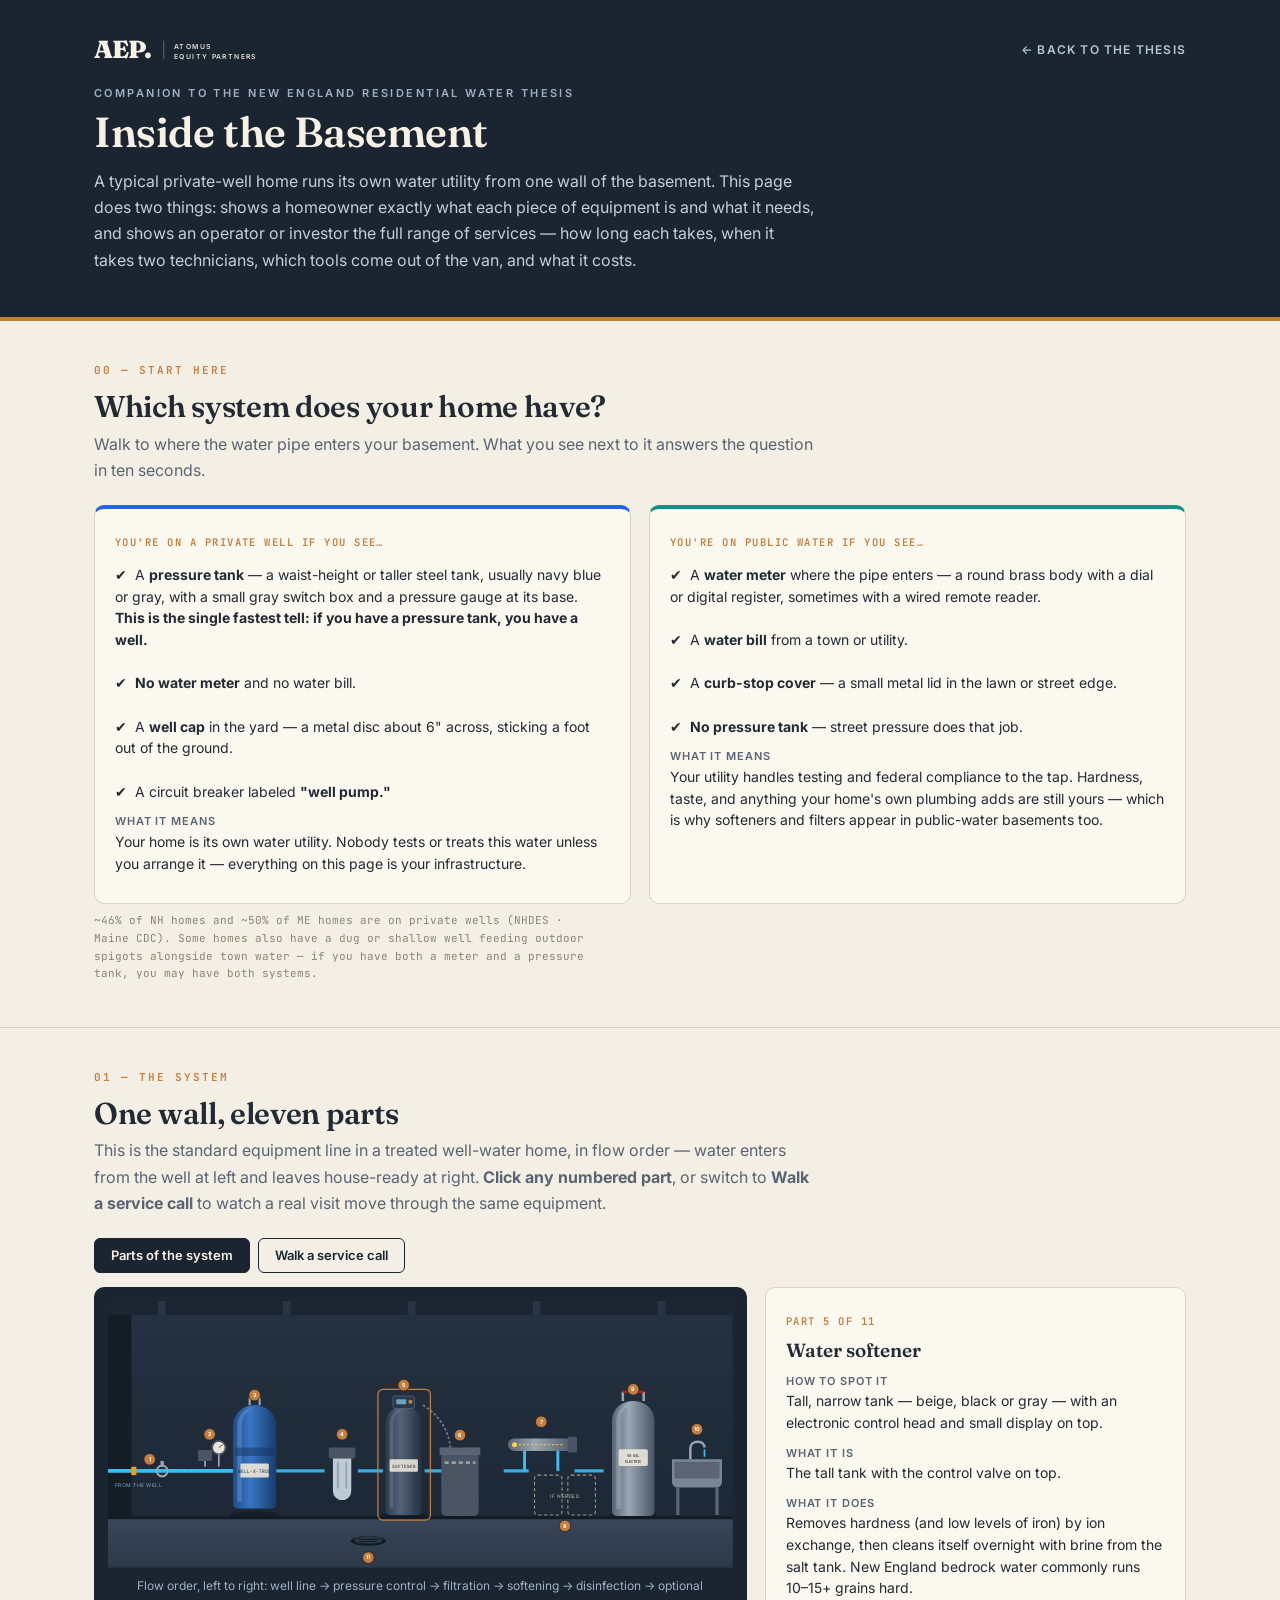
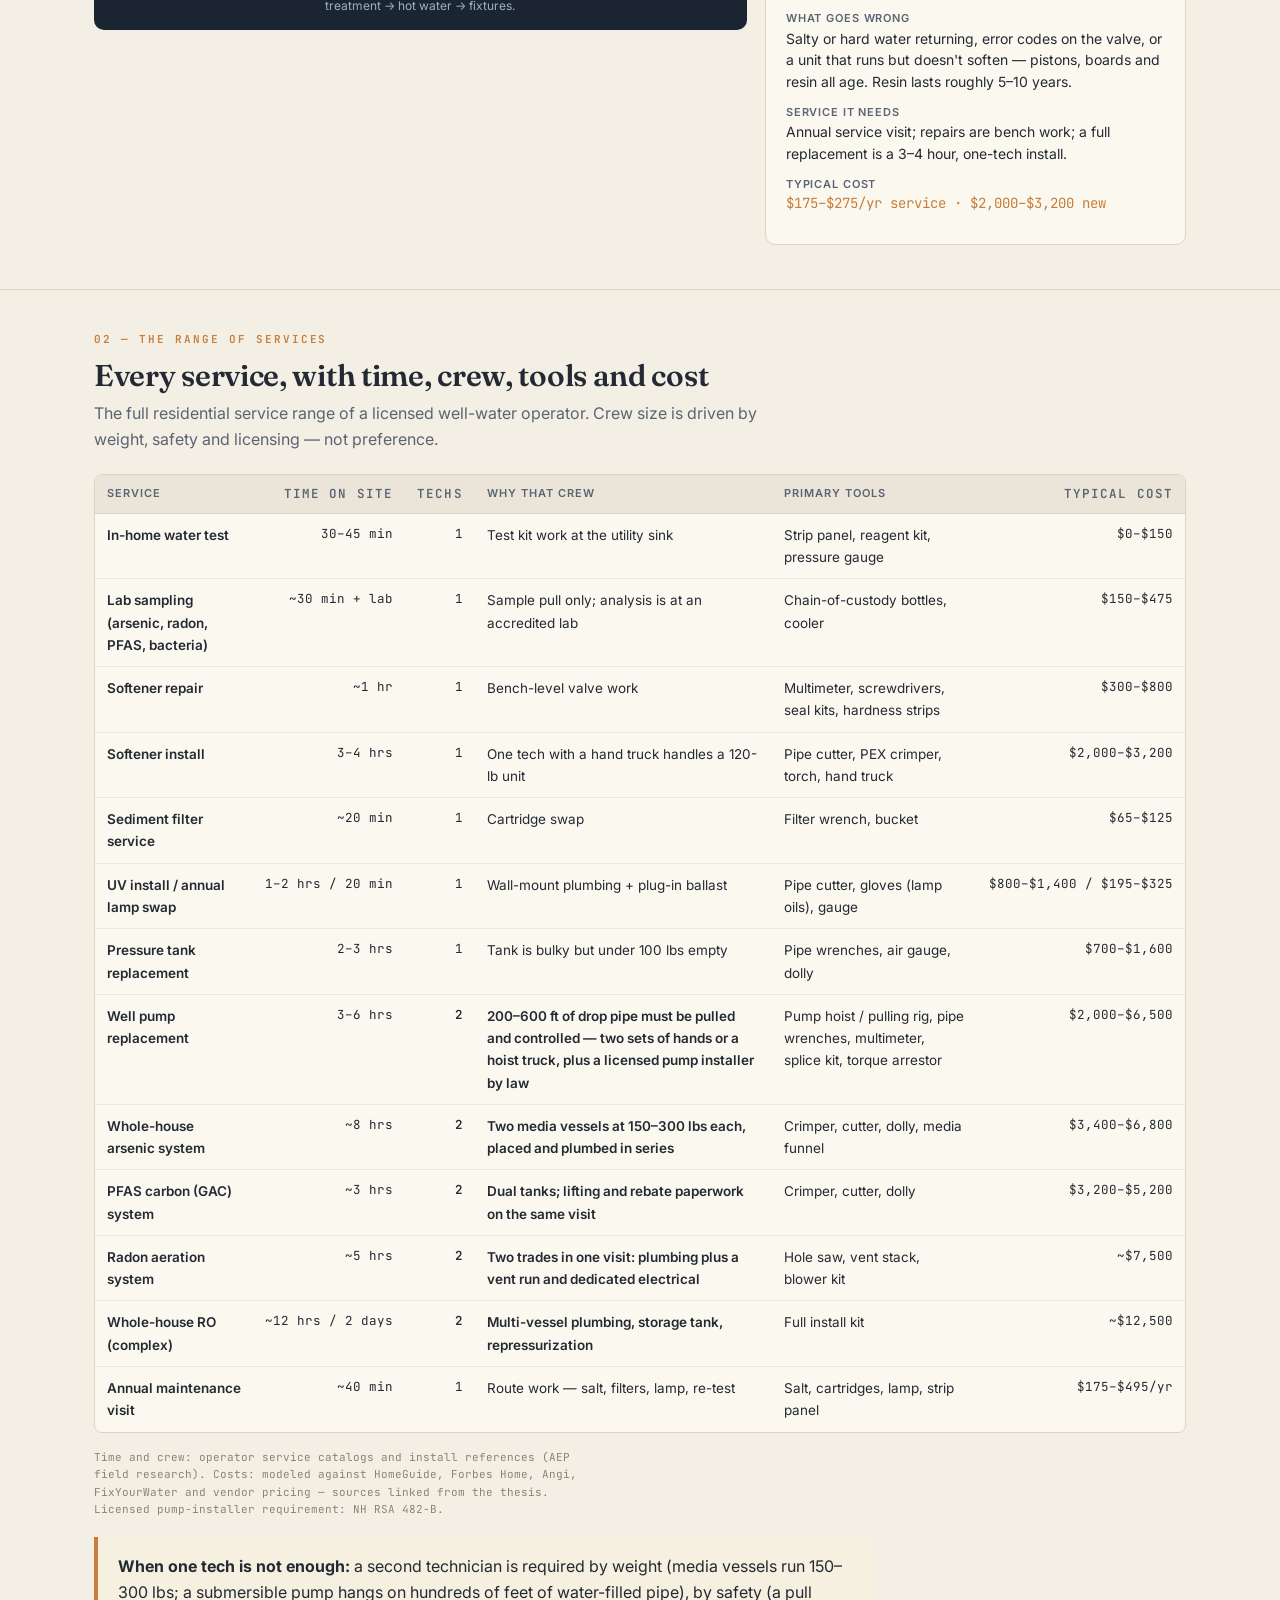
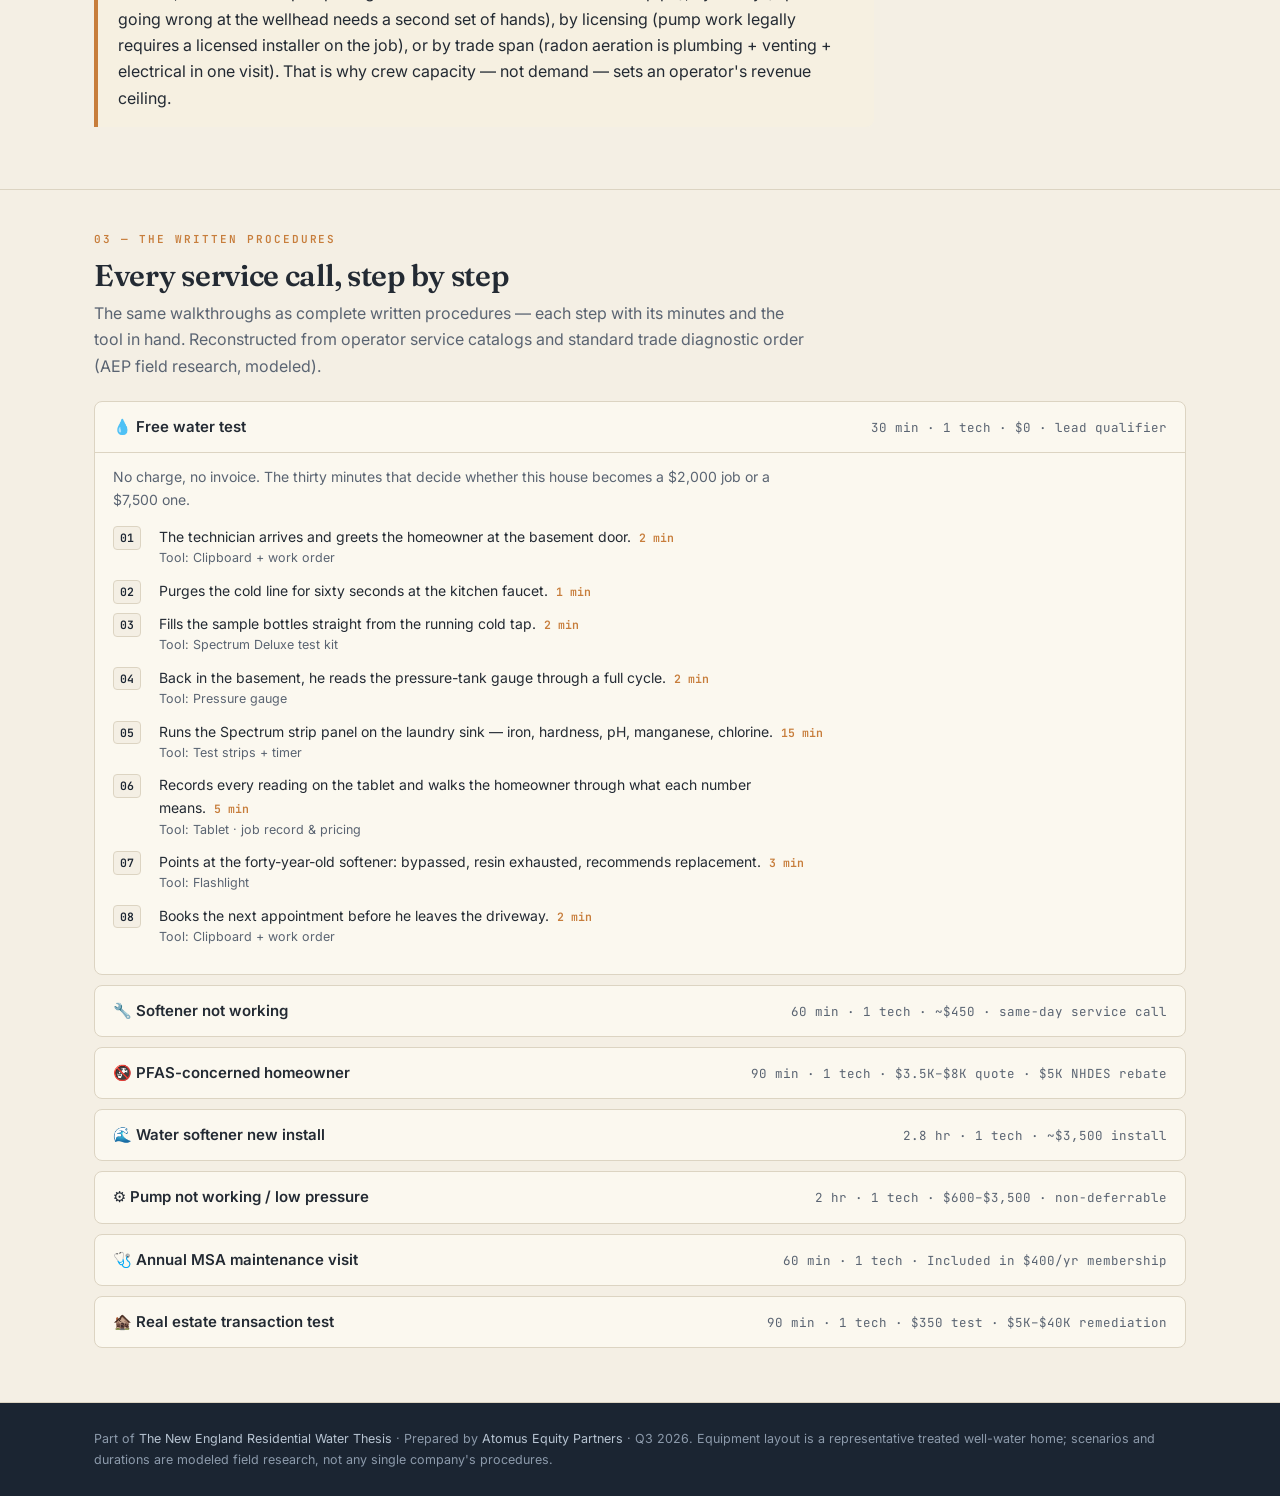
==== commit 56bb69b0: "Add which-system identification section and how-to-spot-it rows" ====
--- a/basement.html
+++ b/basement.html
@@ -150,6 +150,46 @@
   </div>
 </header>
 
+<!-- ============ WHICH SYSTEM ============ -->
+<section id="which">
+  <div class="wrap">
+    <p class="sec-n">00 — Start Here</p>
+    <h2>Which system does your home have?</h2>
+    <p class="sec-sub">Walk to where the water pipe enters your basement. What you see next to it answers the question
+      in ten seconds.</p>
+    <div class="lab" style="grid-template-columns:1fr 1fr;align-items:stretch">
+      <div class="panel" style="min-height:0;border-top:4px solid var(--blue)">
+        <span class="k">You're on a private well if you see…</span>
+        <div class="row" style="margin-top:10px"><span>
+          ✔ &nbsp;A <strong>pressure tank</strong> — a waist-height or taller steel tank, usually navy blue or gray,
+          with a small gray switch box and a pressure gauge at its base. <strong>This is the single fastest tell: if you
+          have a pressure tank, you have a well.</strong><br><br>
+          ✔ &nbsp;<strong>No water meter</strong> and no water bill.<br><br>
+          ✔ &nbsp;A <strong>well cap</strong> in the yard — a metal disc about 6" across, sticking a foot out of the
+          ground.<br><br>
+          ✔ &nbsp;A circuit breaker labeled <strong>"well pump."</strong></span></div>
+        <div class="row"><b>What it means</b><span>Your home is its own water utility. Nobody tests or treats this water
+          unless you arrange it — everything on this page is your infrastructure.</span></div>
+      </div>
+      <div class="panel" style="min-height:0;border-top:4px solid var(--teal)">
+        <span class="k">You're on public water if you see…</span>
+        <div class="row" style="margin-top:10px"><span>
+          ✔ &nbsp;A <strong>water meter</strong> where the pipe enters — a round brass body with a dial or digital
+          register, sometimes with a wired remote reader.<br><br>
+          ✔ &nbsp;A <strong>water bill</strong> from a town or utility.<br><br>
+          ✔ &nbsp;A <strong>curb-stop cover</strong> — a small metal lid in the lawn or street edge.<br><br>
+          ✔ &nbsp;<strong>No pressure tank</strong> — street pressure does that job.</span></div>
+        <div class="row"><b>What it means</b><span>Your utility handles testing and federal compliance to the tap.
+          Hardness, taste, and anything your home's own plumbing adds are still yours — which is why softeners and
+          filters appear in public-water basements too.</span></div>
+      </div>
+    </div>
+    <p class="src">~46% of NH homes and ~50% of ME homes are on private wells (NHDES · Maine CDC). Some homes also have a
+      dug or shallow well feeding outdoor spigots alongside town water — if you have both a meter and a pressure tank,
+      you may have both systems.</p>
+  </div>
+</section>
+
 <!-- ============ THE DIAGRAM ============ -->
 <section id="diagram">
   <div class="wrap">
@@ -394,46 +434,46 @@
 
   /* ---------------- component data (homeowner layer) ---------------- */
   const COMPONENTS = {
-    entry:   { n: 1, name: "Well line & main shutoff", is: "The buried line from your wellhead, entering through the foundation, with the house's main shutoff valve.",
+    entry:   { n: 1, name: "Well line & main shutoff", spot: "A single pipe coming through the foundation wall down low, with a brass or lever valve on it. On public water, a meter sits here instead.", is: "The buried line from your wellhead, entering through the foundation, with the house's main shutoff valve.",
       does: "Everything your home drinks arrives through this pipe, pushed by the submersible pump hanging 200–500 ft down the well outside.",
       trouble: "Rarely fails itself — but every homeowner should know where this valve is. Closing it stops all water to the house in an emergency.",
       service: "Inspected on any service call; the wellhead outside gets a cap, seal and grade check.", fee: "Included in diagnostics" },
-    pswitch: { n: 2, name: "Pressure switch & gauge", is: "The small gray box and dial where the well line meets the tank.",
+    pswitch: { n: 2, name: "Pressure switch & gauge", spot: "A gray box the size of a deck of cards with a thin-needled dial gauge beside it, at the base of the blue tank.", is: "The small gray box and dial where the well line meets the tank.",
       does: "Turns the well pump on at ~40 psi and off at ~60 psi. The gauge shows system pressure at a glance.",
       trouble: "Rapid clicking (short-cycling), burnt contacts, or a stuck switch — the most common cause of sudden “no water” after the pump itself.",
       service: "Checked on every visit; replacement is a same-day fix.", fee: "$185–$325 diagnostic" },
-    tank:    { n: 3, name: "Pressure tank", is: "The tall blue tank — an air bladder over a water chamber (20–80 gallons).",
+    tank:    { n: 3, name: "Pressure tank", spot: "Waist-height or taller steel tank, usually navy blue (Amtrol Well-X-Trol) or gray, with a tire-stem air valve on top.", is: "The tall blue tank — an air bladder over a water chamber (20–80 gallons).",
       does: "Stores pressurized water so the pump doesn't start every time a faucet opens. Protects the pump from wearing out early.",
       trouble: "A waterlogged bladder makes the pump short-cycle — you'll hear it clicking on and off constantly. Typical life 8–15 years.",
       service: "Air pre-charge checked at maintenance visits; replacement takes one tech 2–3 hours.", fee: "$700–$1,600 replacement" },
-    sediment:{ n: 4, name: "Sediment filter", is: "The clear or blue cartridge housing first in the treatment line.",
+    sediment:{ n: 4, name: "Sediment filter", spot: "A clear or blue canister the size of a large coffee can, usually first in line; spare cartridges often sit on a shelf nearby.", is: "The clear or blue cartridge housing first in the treatment line.",
       does: "Catches sand, grit and rust flakes before they reach the finer equipment downstream.",
       trouble: "A clogged cartridge shows up as falling water pressure through the whole house.",
       service: "Cartridge swap every 3–6 months — the simplest recurring service in the book.", fee: "$65–$125 per swap" },
-    softener:{ n: 5, name: "Water softener", is: "The tall tank with the control valve on top.",
+    softener:{ n: 5, name: "Water softener", spot: "Tall, narrow tank — beige, black or gray — with an electronic control head and small display on top.", is: "The tall tank with the control valve on top.",
       does: "Removes hardness (and low levels of iron) by ion exchange, then cleans itself overnight with brine from the salt tank. New England bedrock water commonly runs 10–15+ grains hard.",
       trouble: "Salty or hard water returning, error codes on the valve, or a unit that runs but doesn't soften — pistons, boards and resin all age. Resin lasts roughly 5–10 years.",
       service: "Annual service visit; repairs are bench work; a full replacement is a 3–4 hour, one-tech install.", fee: "$175–$275/yr service · $2,000–$3,200 new" },
-    brine:   { n: 6, name: "Brine (salt) tank", is: "The short square or round bin beside the softener.",
+    brine:   { n: 6, name: "Brine (salt) tank", spot: "A square or round plastic bin with a loose lid, part-full of white salt pellets, standing beside the softener.", is: "The short square or round bin beside the softener.",
       does: "Holds the salt that regenerates the softener's resin. The softener draws brine from it automatically.",
       trouble: "Empty tank = hard water returns. A “salt bridge” (crusted dome over a void) quietly does the same thing while the tank looks full.",
       service: "Keep it at least a third full; salt delivery is a routine route service.", fee: "$85–$220 per delivery" },
-    uv:      { n: 7, name: "UV sterilizer", is: "The horizontal steel tube on the wall with a lamp inside.",
+    uv:      { n: 7, name: "UV sterilizer", spot: "A polished steel tube about two feet long mounted horizontally on the wall, with a power cord and often a glowing indicator light.", is: "The horizontal steel tube on the wall with a lamp inside.",
       does: "Kills bacteria and viruses with ultraviolet light — the last line of defense, mounted after all filtration because UV needs clear water to work.",
       trouble: "The lamp dims below effectiveness at about 12 months even if it still glows. A failed coliform test often traces back to an overdue lamp.",
       service: "Annual lamp swap and sleeve cleaning — 20 minutes.", fee: "$195–$325/yr" },
-    addon:   { n: 8, name: "Treatment bay (if your water needs it)", is: "Space on the line where problem-specific systems go, sized by your lab results.",
+    addon:   { n: 8, name: "Treatment bay (if your water needs it)", spot: "Extra tall tanks beyond the softener. Twin tanks plumbed in series usually mean arsenic or carbon (PFAS) treatment; a unit with a vent pipe running outside is radon aeration.", is: "Space on the line where problem-specific systems go, sized by your lab results.",
       does: "Arsenic media vessels, PFAS carbon (GAC) tanks, radon aeration, or point-of-use reverse osmosis — each targets one contaminant your test found. Most treated homes run one or two; nobody needs all of them.",
       trouble: "These exist because New England bedrock water does: ~1 in 5 NH wells exceeds the federal arsenic limit, and roughly half carry radon at levels of concern (USGS, NHDES).",
       service: "Arsenic: $3,400–$6,800 · PFAS GAC: $3,200–$5,200 (NHDES rebates up to $5,000) · Radon aeration: ~$7,500 · Media replaced every 2–5 years on test results.", fee: "Sized by lab results" },
-    heater:  { n: 9, name: "Water heater", is: "The big tank at the end of the line — not water treatment, but its biggest beneficiary.",
+    heater:  { n: 9, name: "Water heater", spot: "The familiar big cylinder. A flue pipe on top means gas; side access panels mean electric.", is: "The big tank at the end of the line — not water treatment, but its biggest beneficiary.",
       does: "Heats house-ready water. It's last in line on purpose: everything upstream protects it.",
       trouble: "Hard, untreated water scales the elements and can cut its life in half — the most expensive symptom of skipping a softener.",
       service: "Served by plumbers; the water operator's job is to send it clean, soft water.", fee: "—" },
-    sink:    { n: 10, name: "Laundry sink", is: "The utility sink — the technician's workbench.",
+    sink:    { n: 10, name: "Laundry sink", spot: "The plastic or concrete utility sink — treatment drain hoses usually loop into it.", is: "The utility sink — the technician's workbench.",
       does: "Where the in-home test panel runs (15 minutes: hardness, iron, pH, manganese, chlorine) and where softener and filter backwash lines discharge.",
       trouble: "—", service: "Every service call starts or ends here.", fee: "Test: $0–$150" },
-    drain:   { n: 11, name: "Floor drain", is: "The low point of the basement floor.",
+    drain:   { n: 11, name: "Floor drain", spot: "A round metal grate at the lowest point of the floor.", is: "The low point of the basement floor.",
       does: "Takes regeneration and backwash discharge from the treatment equipment, and any pressure-relief discharge.",
       trouble: "Equipment placement is planned around it — treatment walls live near the drain.", service: "—", fee: "—" },
   };
@@ -472,6 +512,7 @@
     $("#panel").innerHTML = `
       <span class="k">Part ${c.n} of ${Object.keys(COMPONENTS).length}</span>
       <h4>${c.name}</h4>
+      ${c.spot ? `<div class="row"><b>How to spot it</b><span>${c.spot}</span></div>` : ""}
       <div class="row"><b>What it is</b><span>${c.is}</span></div>
       <div class="row"><b>What it does</b><span>${c.does}</span></div>
       ${c.trouble !== "—" ? `<div class="row"><b>What goes wrong</b><span>${c.trouble}</span></div>` : ""}
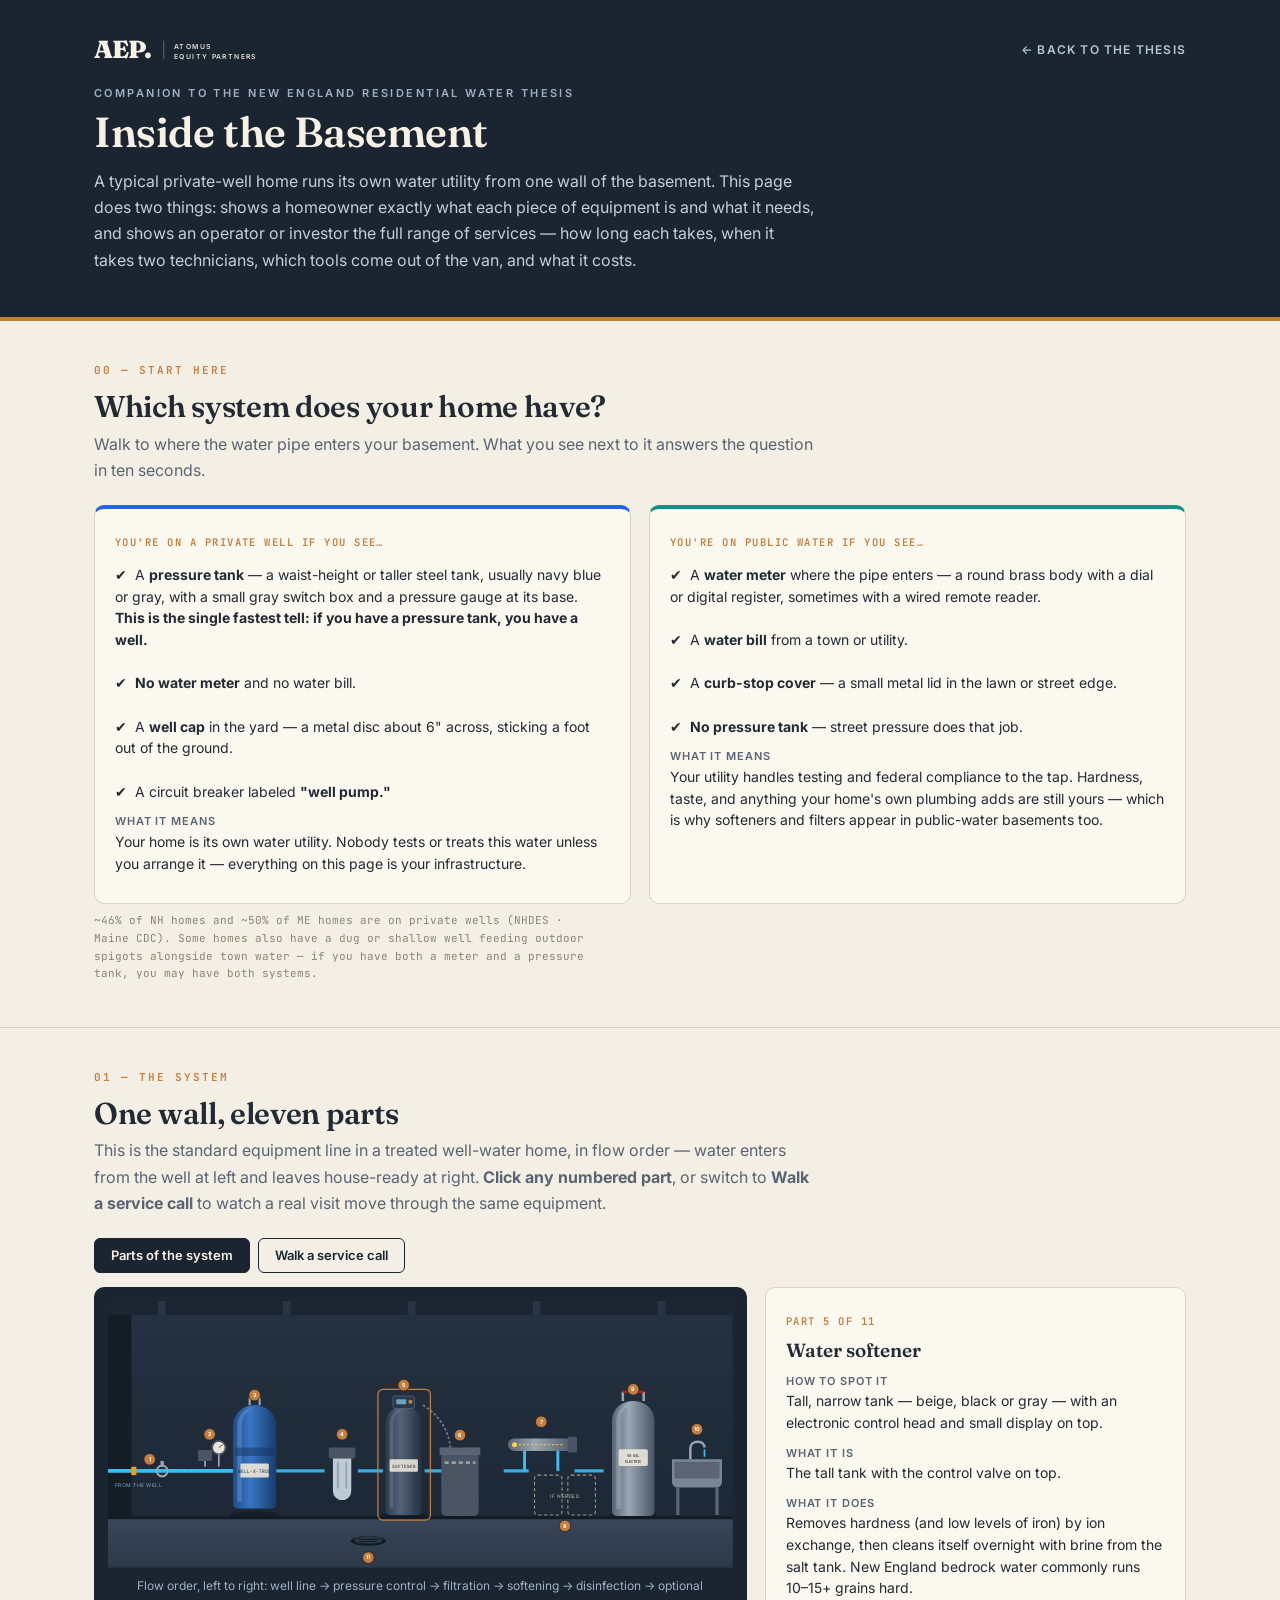
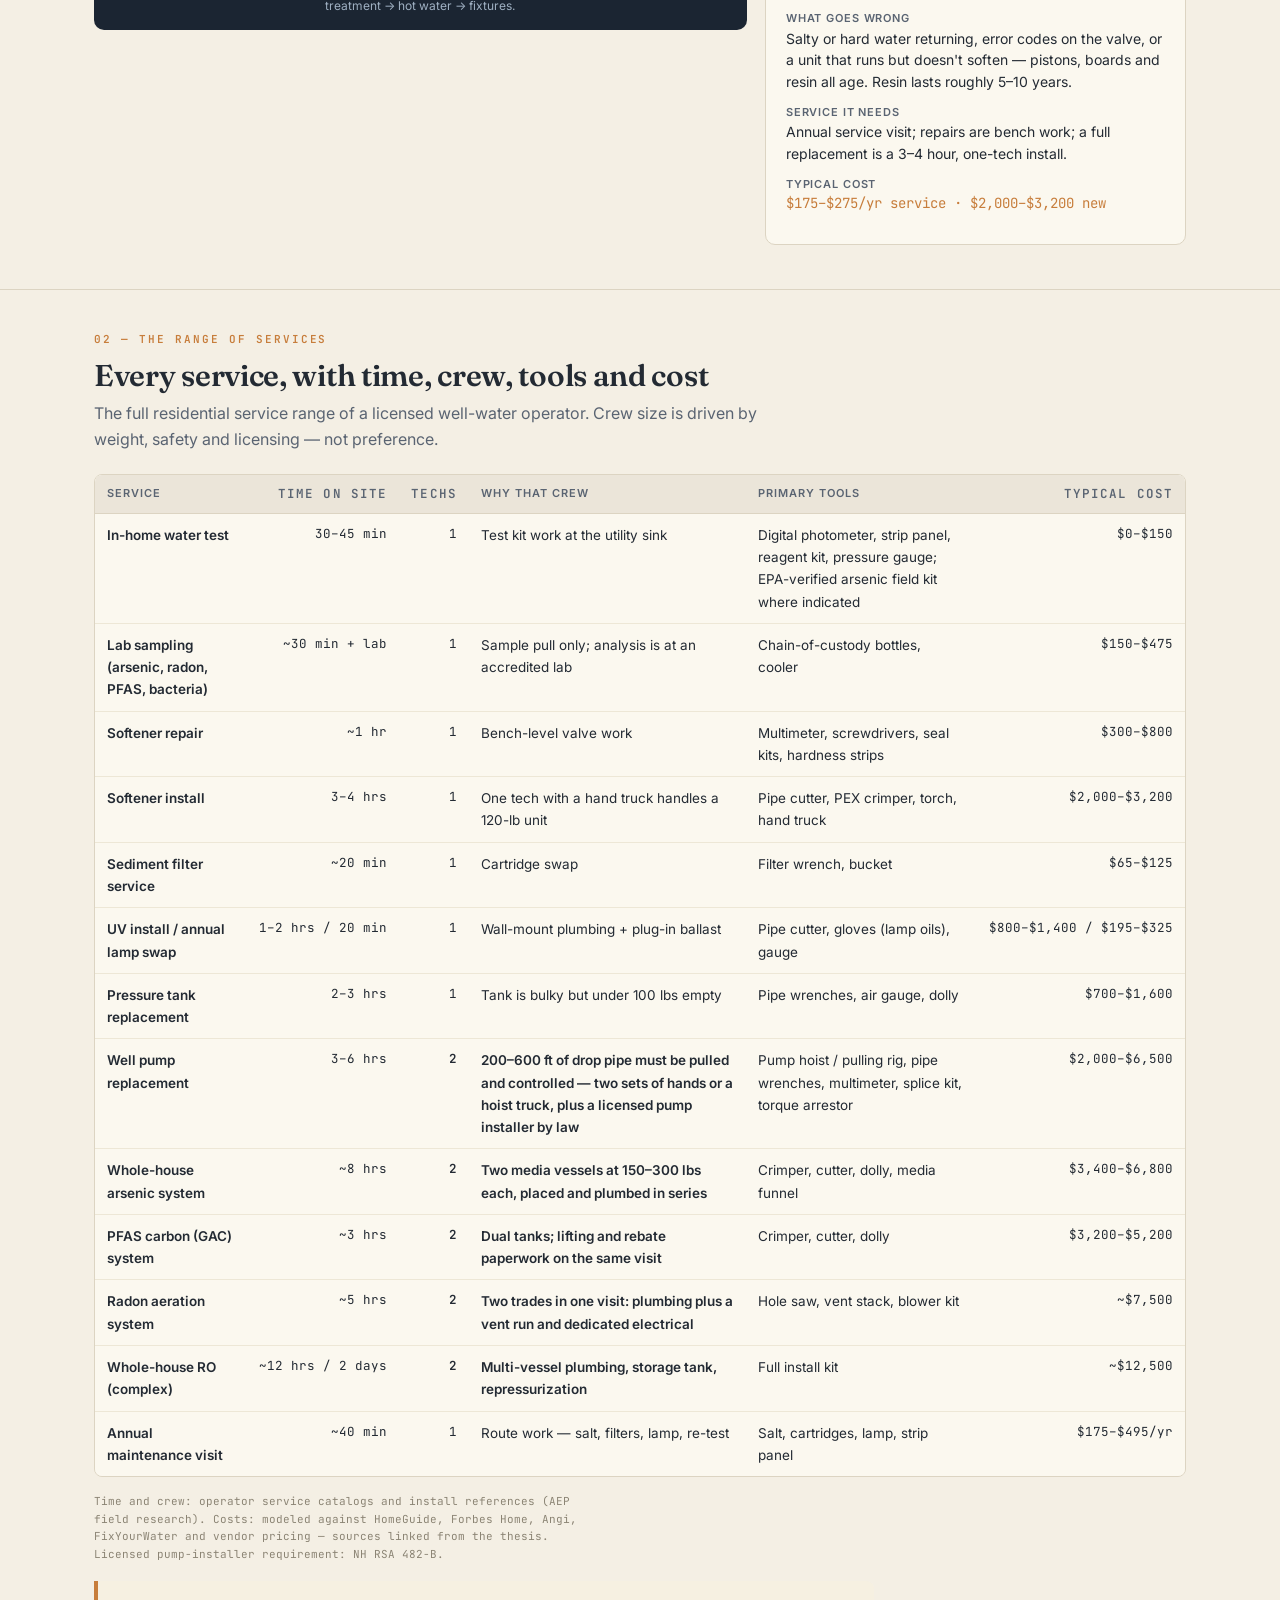
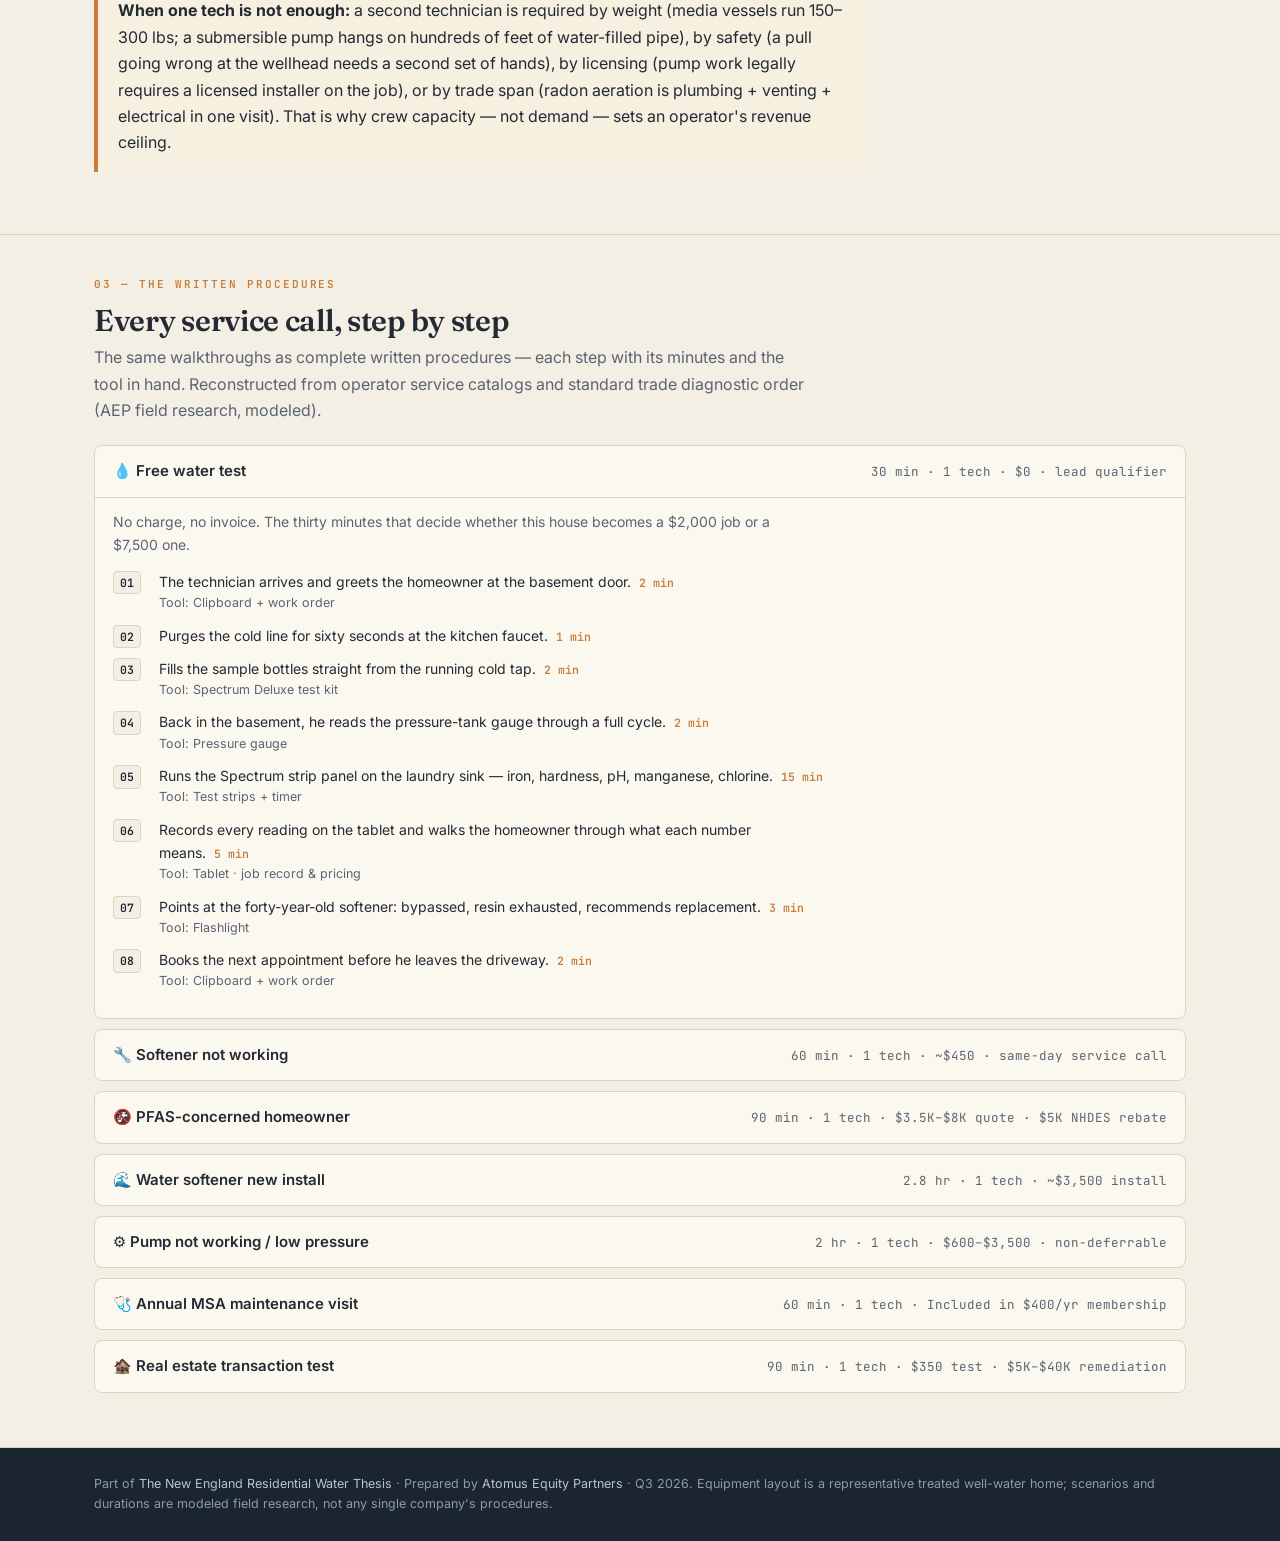
==== commit 27babc7b: "Add field-testing technology survey: instruments, ranges, speed, lab boundaries" ====
--- a/basement.html
+++ b/basement.html
@@ -377,7 +377,7 @@
       <table>
         <thead><tr><th>Service</th><th class="num">Time on site</th><th class="num">Techs</th><th>Why that crew</th><th>Primary tools</th><th class="num">Typical cost</th></tr></thead>
         <tbody>
-          <tr><td><b>In-home water test</b></td><td class="num">30–45 min</td><td class="num">1</td><td>Test kit work at the utility sink</td><td>Strip panel, reagent kit, pressure gauge</td><td class="num">$0–$150</td></tr>
+          <tr><td><b>In-home water test</b></td><td class="num">30–45 min</td><td class="num">1</td><td>Test kit work at the utility sink</td><td>Digital photometer, strip panel, reagent kit, pressure gauge; EPA-verified arsenic field kit where indicated</td><td class="num">$0–$150</td></tr>
           <tr><td><b>Lab sampling (arsenic, radon, PFAS, bacteria)</b></td><td class="num">~30 min + lab</td><td class="num">1</td><td>Sample pull only; analysis is at an accredited lab</td><td>Chain-of-custody bottles, cooler</td><td class="num">$150–$475</td></tr>
           <tr><td><b>Softener repair</b></td><td class="num">~1 hr</td><td class="num">1</td><td>Bench-level valve work</td><td>Multimeter, screwdrivers, seal kits, hardness strips</td><td class="num">$300–$800</td></tr>
           <tr><td><b>Softener install</b></td><td class="num">3–4 hrs</td><td class="num">1</td><td>One tech with a hand truck handles a 120-lb unit</td><td>Pipe cutter, PEX crimper, torch, hand truck</td><td class="num">$2,000–$3,200</td></tr>
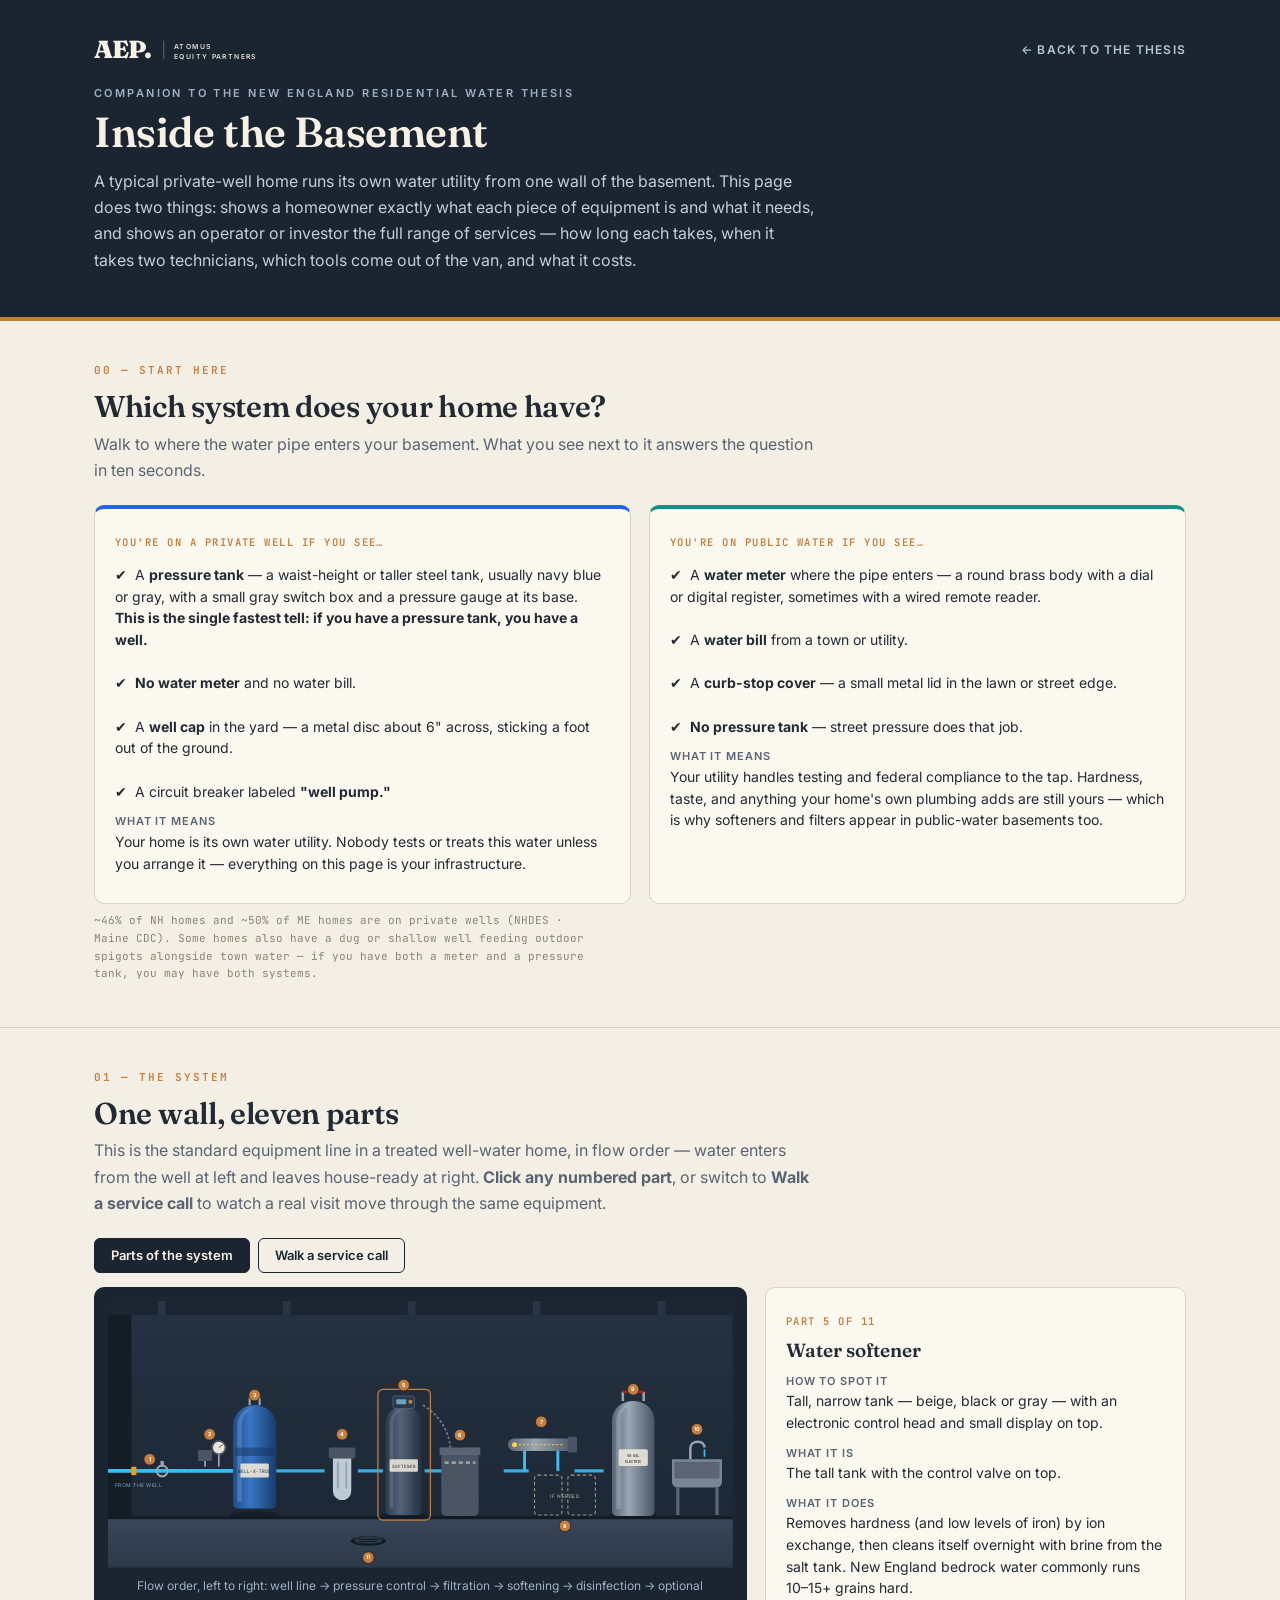
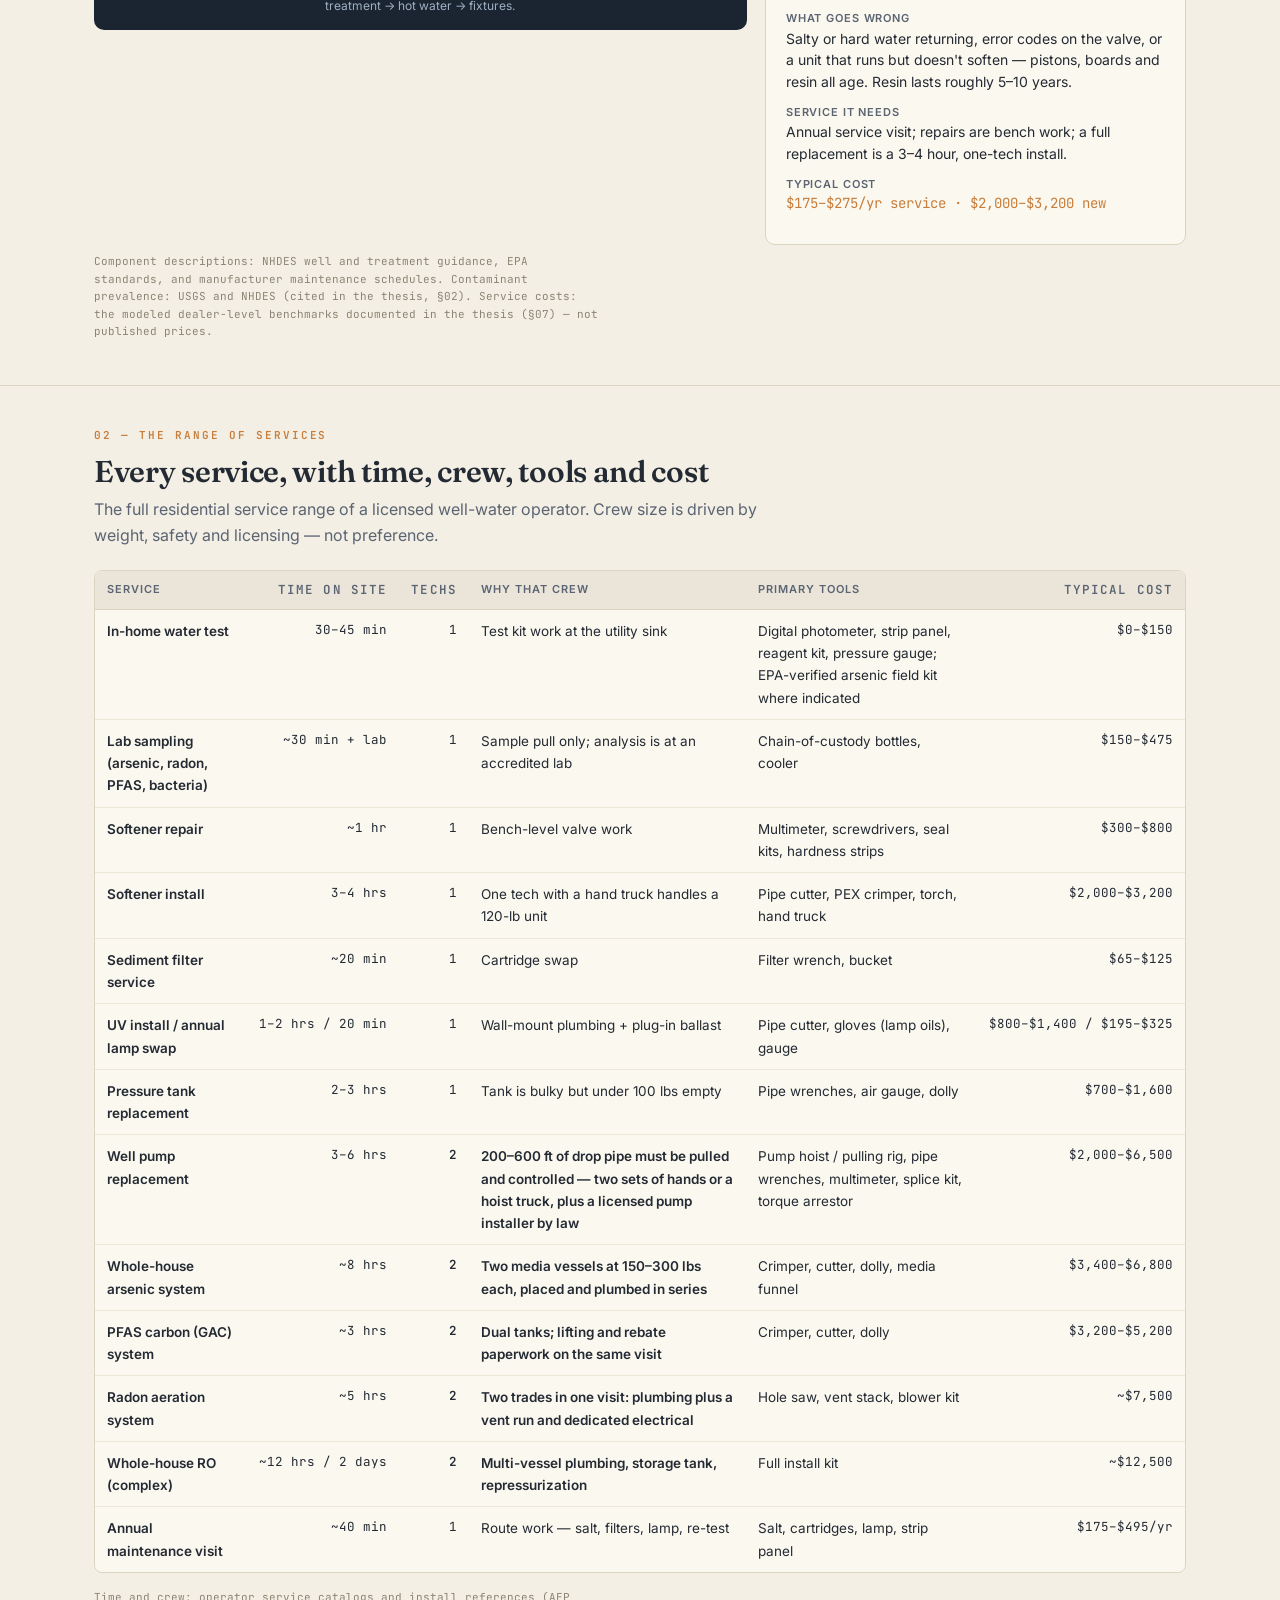
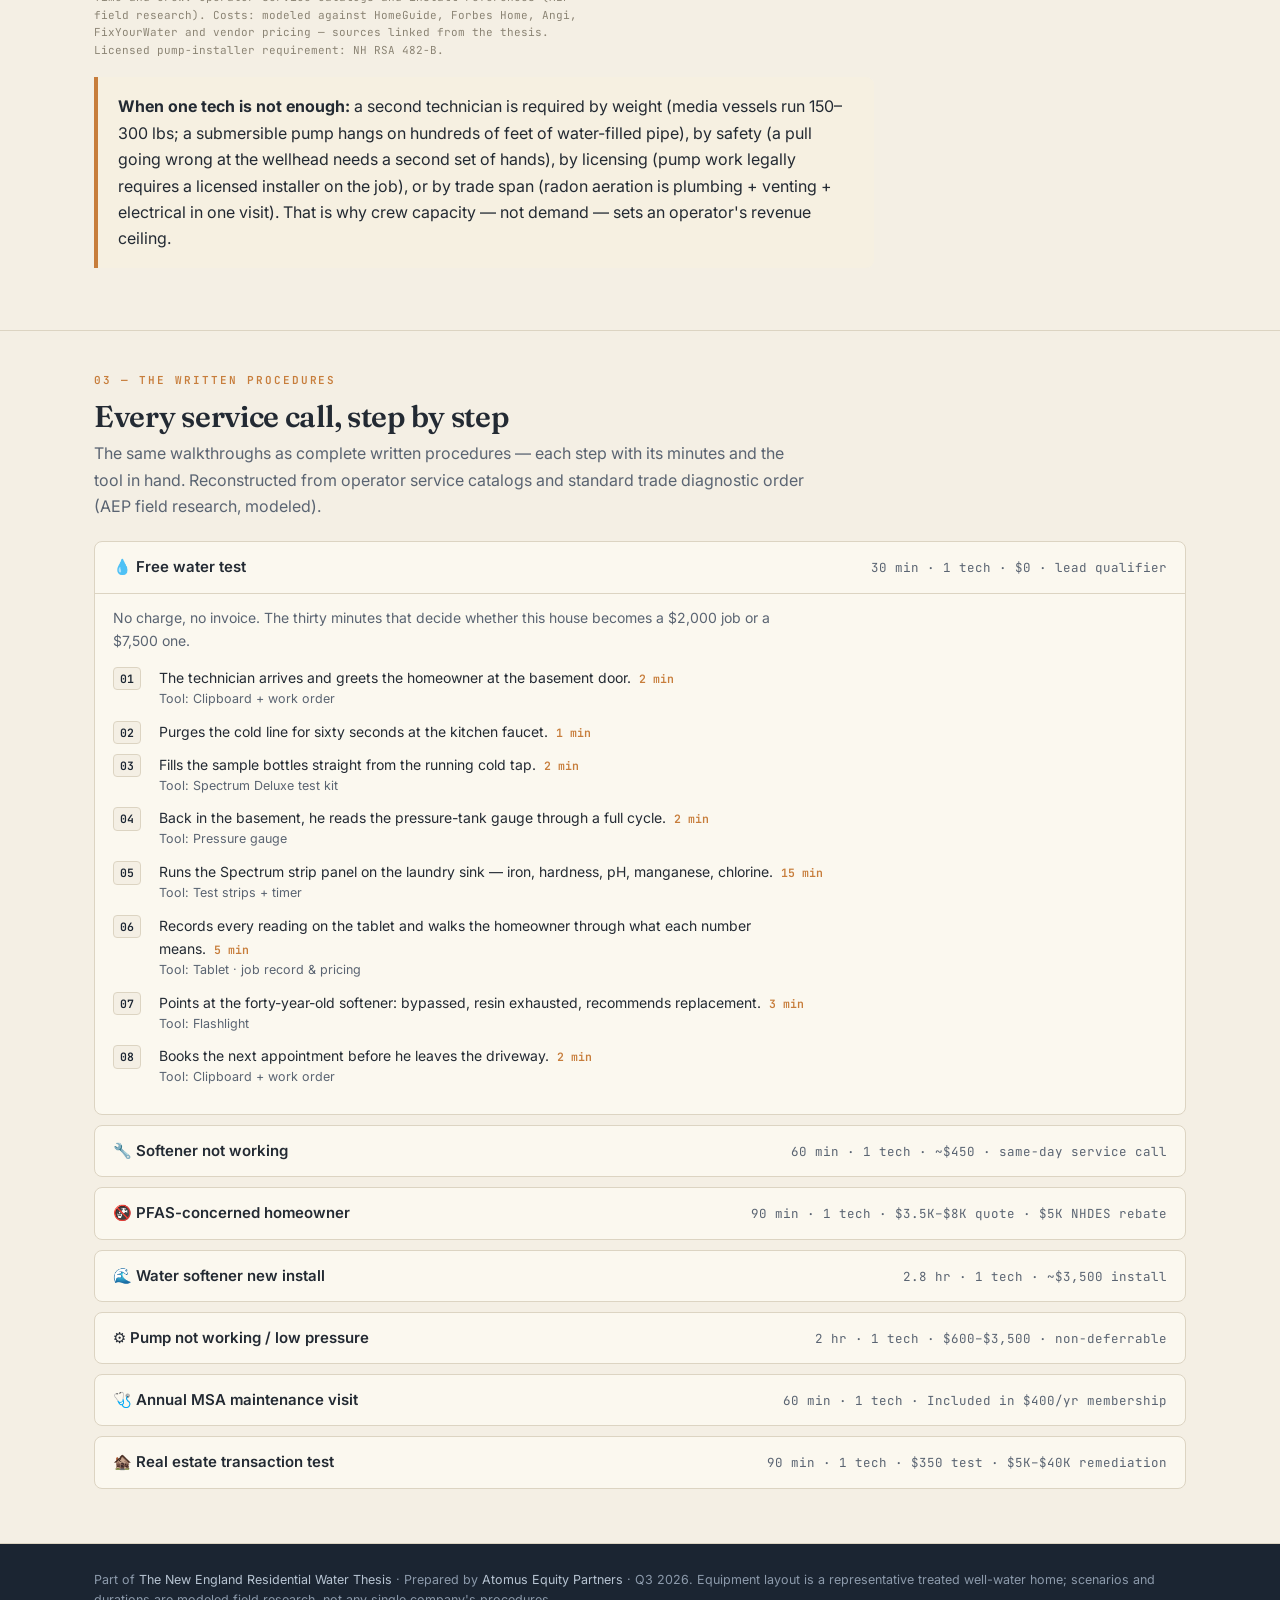
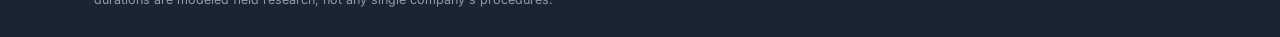
==== commit 6c5277c4: "Remove remaining unsourced/derived claims; fix manganese threshold in field table; source note on co" ====
--- a/basement.html
+++ b/basement.html
@@ -362,6 +362,9 @@
 
       <aside class="panel" id="panel" aria-live="polite"></aside>
     </div>
+    <p class="src">Component descriptions: NHDES well and treatment guidance, EPA standards, and manufacturer
+      maintenance schedules. Contaminant prevalence: USGS and NHDES (cited in the thesis, §02). Service costs: the
+      modeled dealer-level benchmarks documented in the thesis (§07) — not published prices.</p>
   </div>
 </section>
 
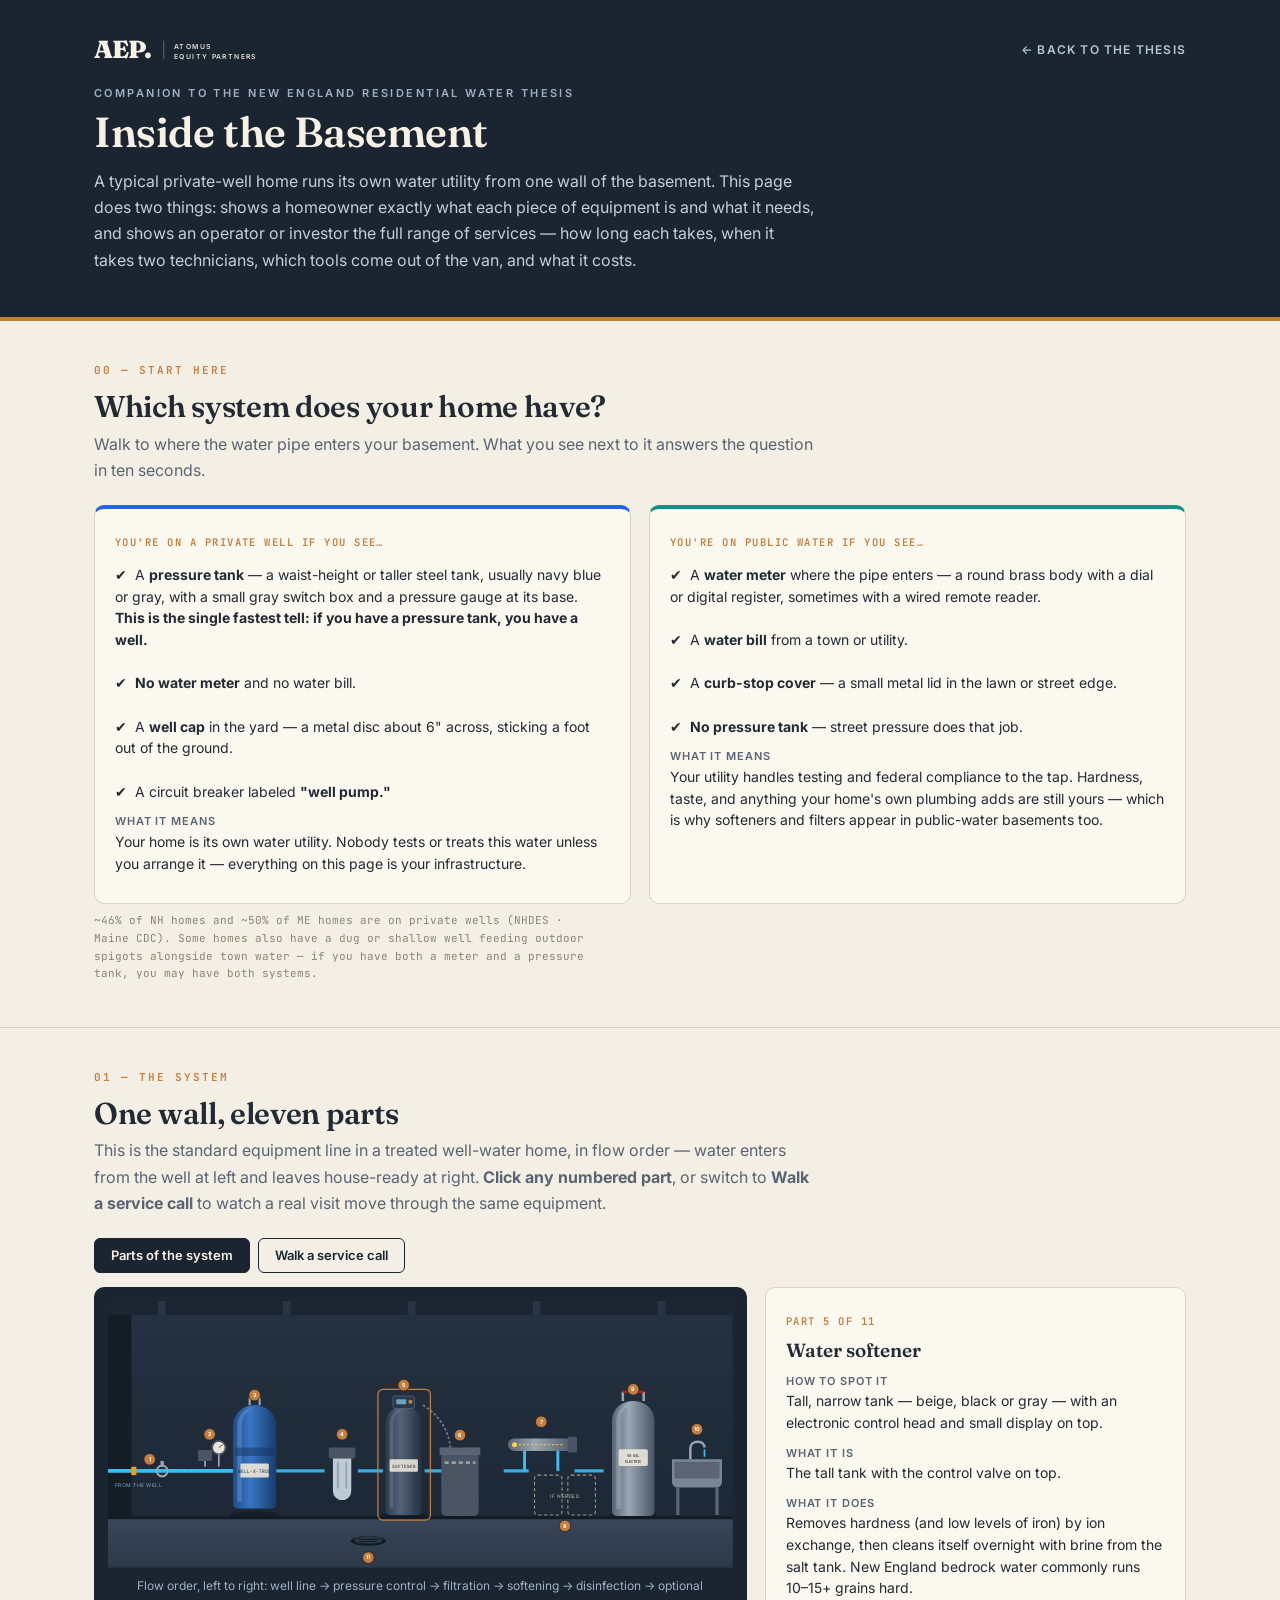
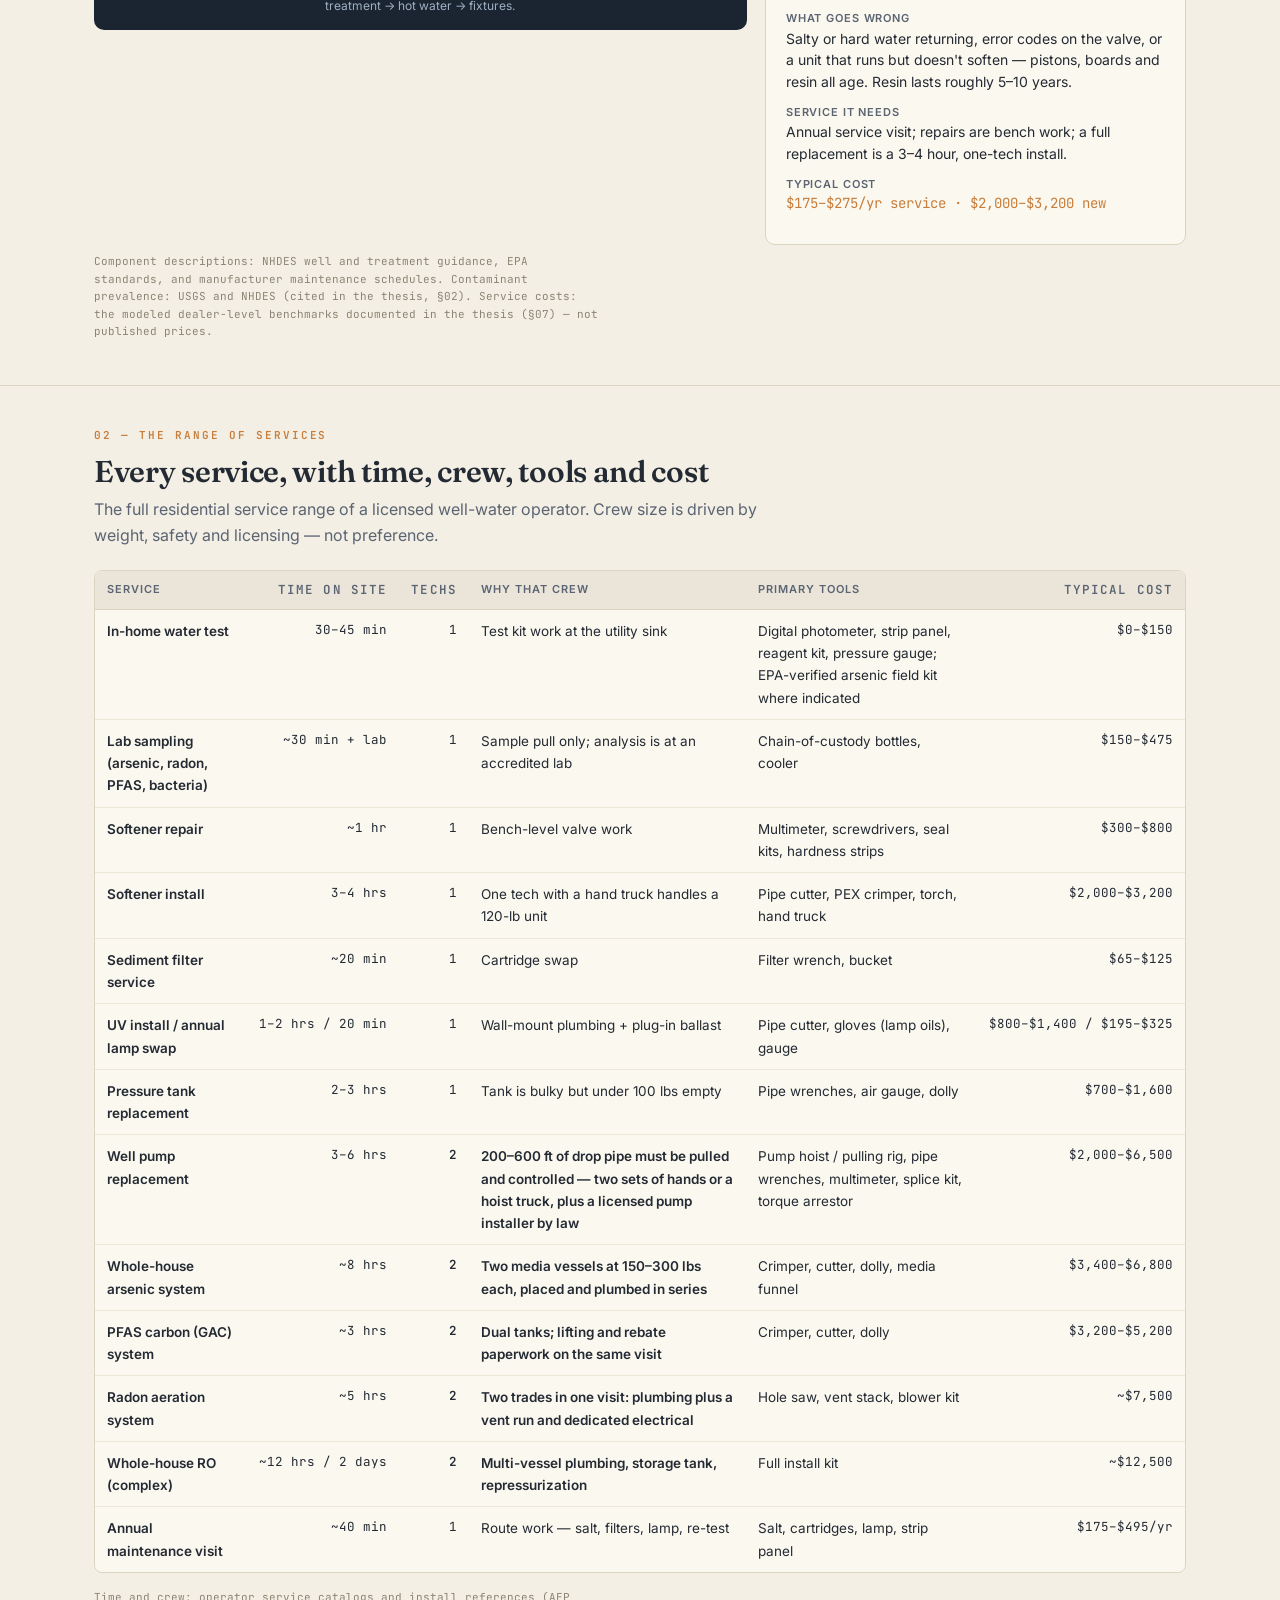
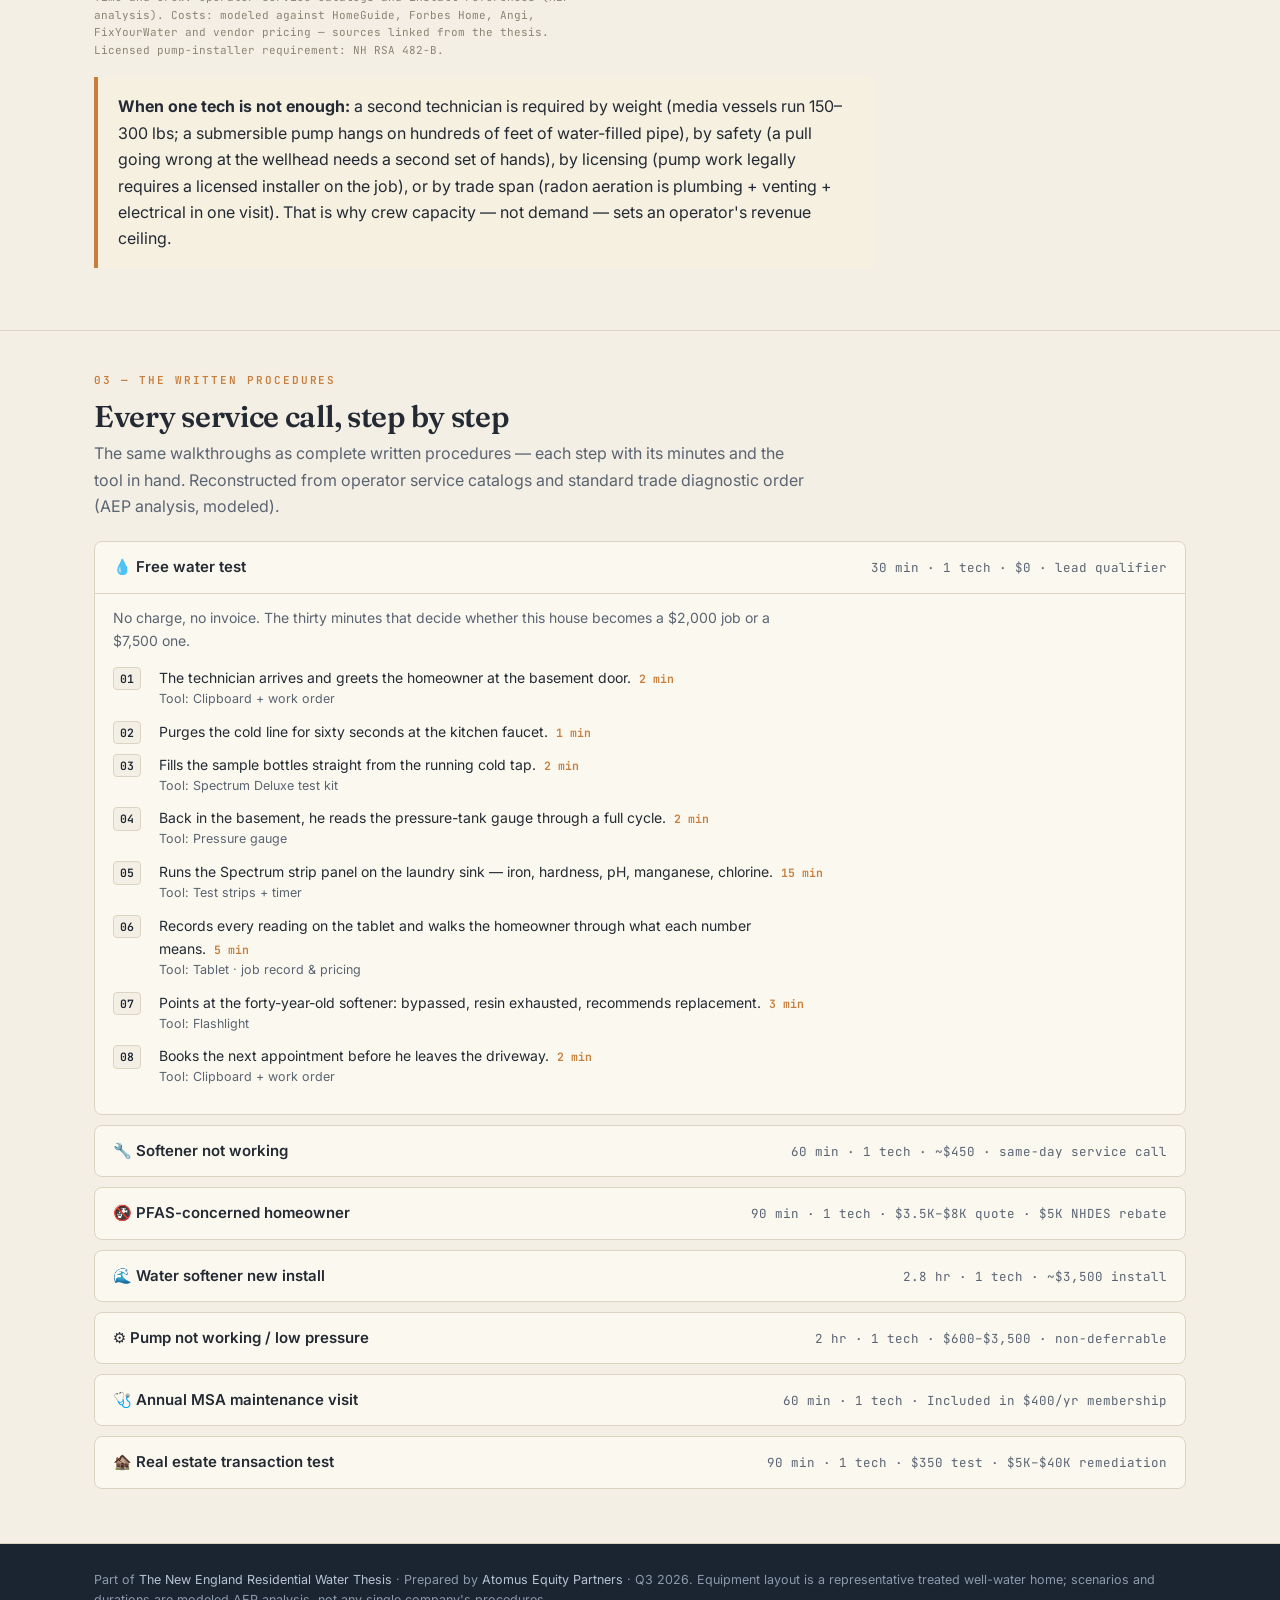
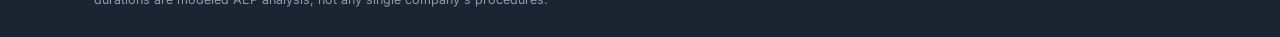
==== commit 78194026: "Relabel modeled figures: AEP analysis, not field research" ====
--- a/basement.html
+++ b/basement.html
@@ -396,7 +396,7 @@
         </tbody>
       </table>
     </div>
-    <p class="src">Time and crew: operator service catalogs and install references (AEP field research). Costs: modeled
+    <p class="src">Time and crew: operator service catalogs and install references (AEP analysis). Costs: modeled
       against HomeGuide, Forbes Home, Angi, FixYourWater and vendor pricing — sources linked from the thesis. Licensed
       pump-installer requirement: NH RSA 482-B.</p>
 
@@ -416,7 +416,7 @@
     <p class="sec-n">03 — The Written Procedures</p>
     <h2>Every service call, step by step</h2>
     <p class="sec-sub">The same walkthroughs as complete written procedures — each step with its minutes and the tool in
-      hand. Reconstructed from operator service catalogs and standard trade diagnostic order (AEP field research, modeled).</p>
+      hand. Reconstructed from operator service catalogs and standard trade diagnostic order (AEP analysis, modeled).</p>
     <div id="scDocs"></div>
   </div>
 </section>
@@ -424,7 +424,7 @@
 <footer class="foot">
   <div class="wrap">Part of <a href="index.html">The New England Residential Water Thesis</a> · Prepared by
     <a href="https://aepequity.com">Atomus Equity Partners</a> · Q3 2026. Equipment layout is a representative treated
-    well-water home; scenarios and durations are modeled field research, not any single company's procedures.</div>
+    well-water home; scenarios and durations are modeled AEP analysis, not any single company's procedures.</div>
 </footer>
 
 <script src="basement-scenarios.js"></script>
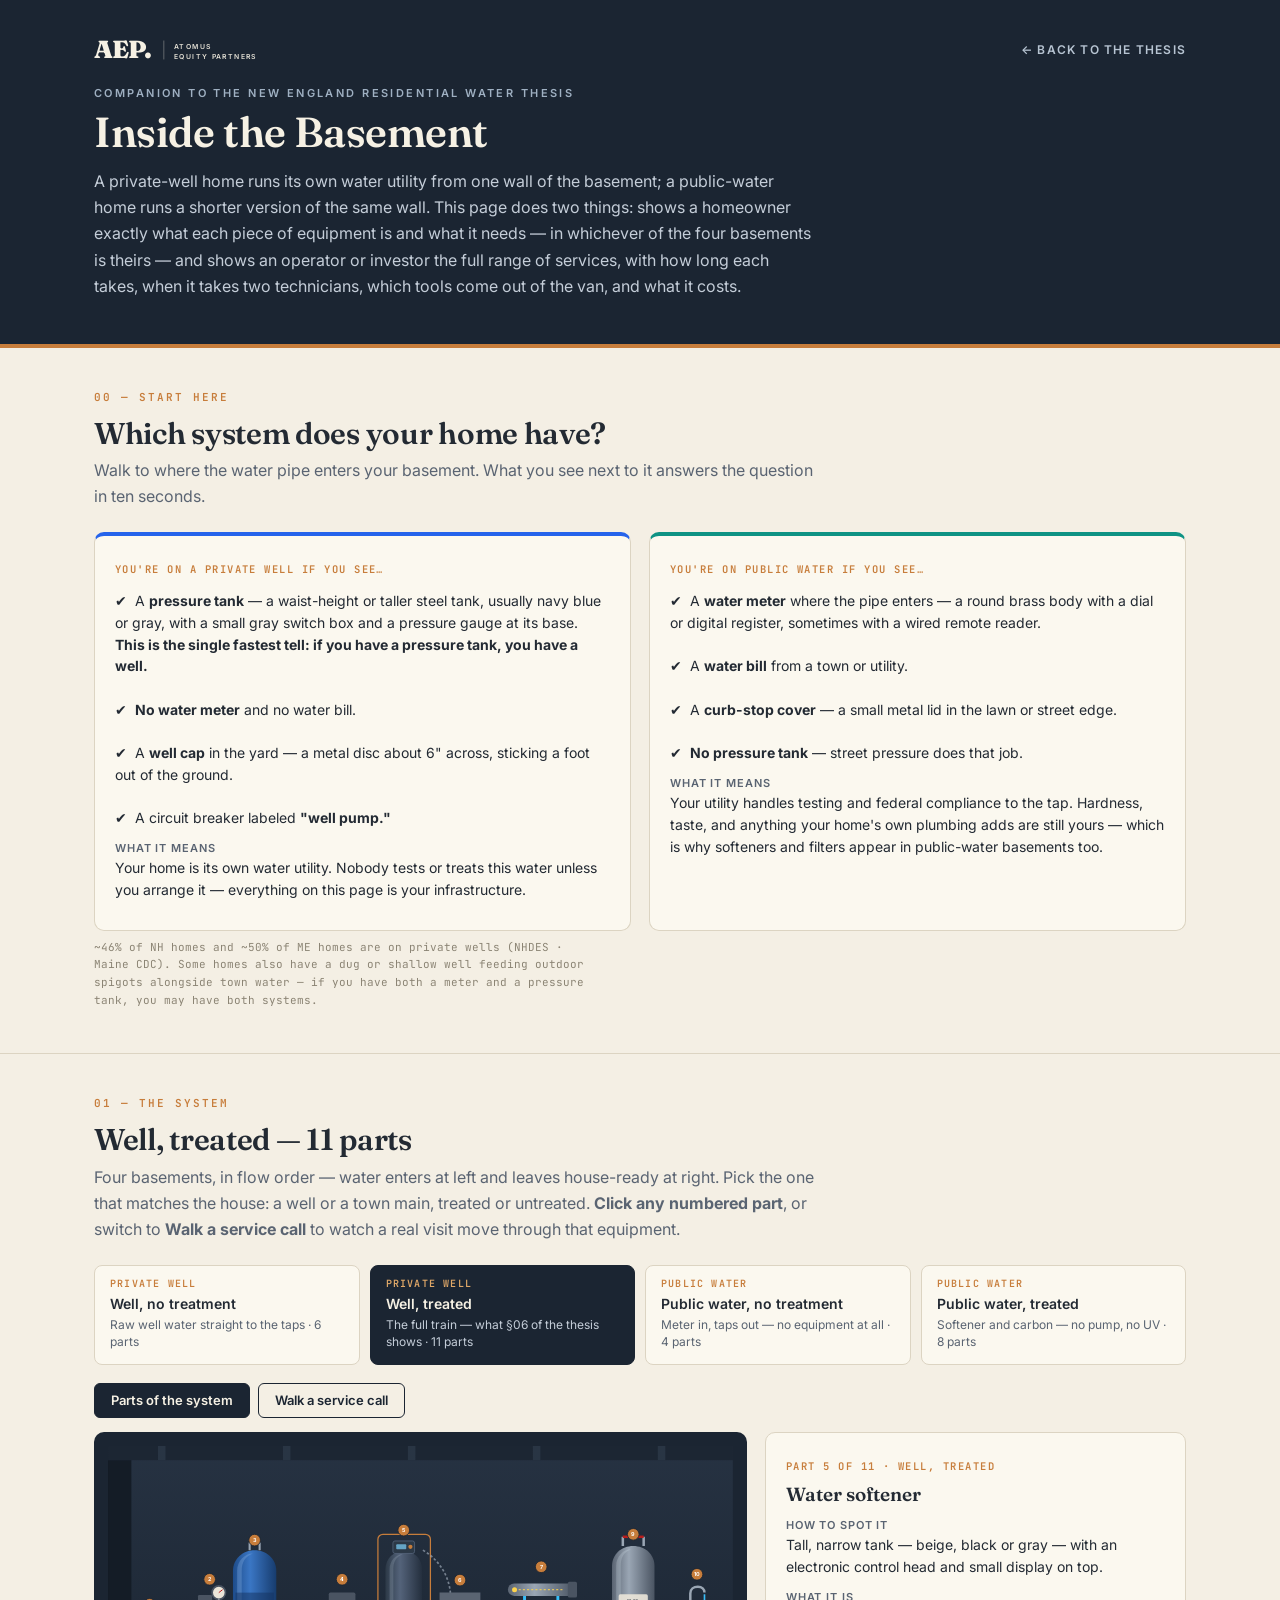
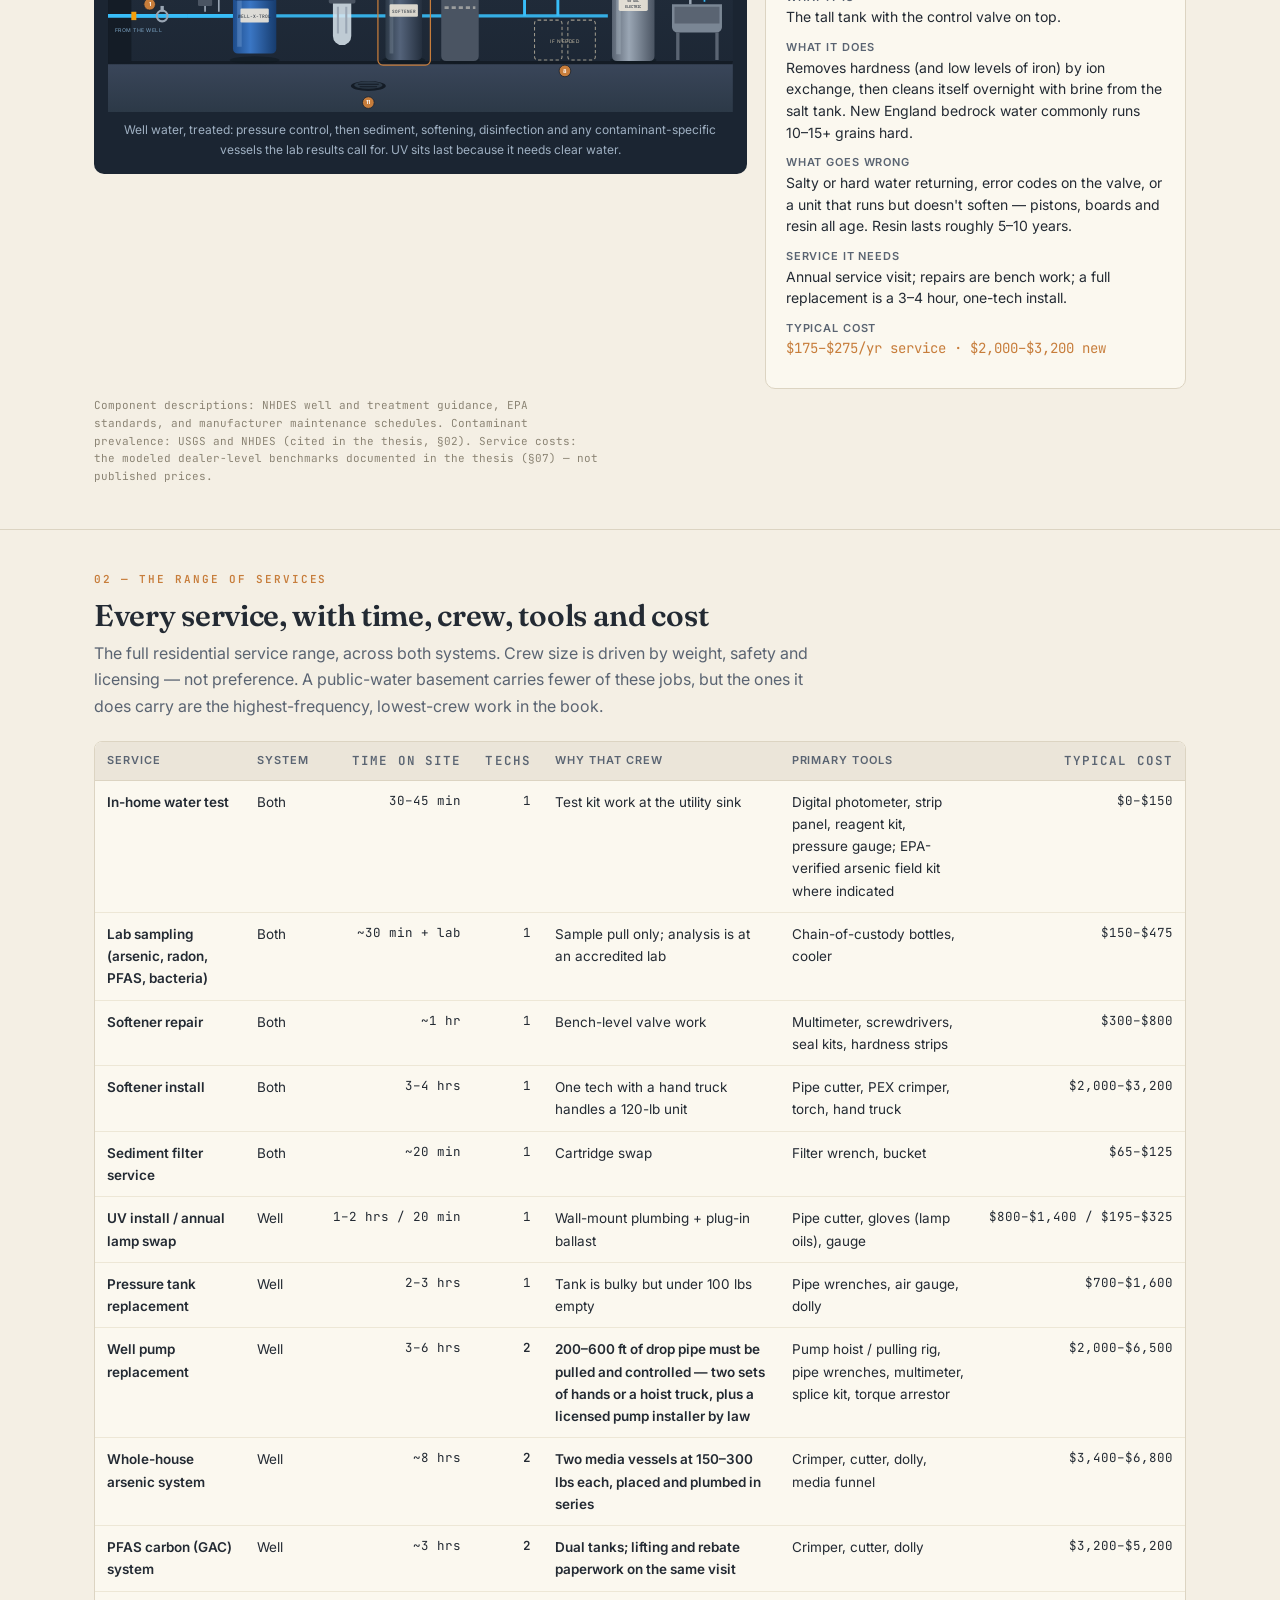
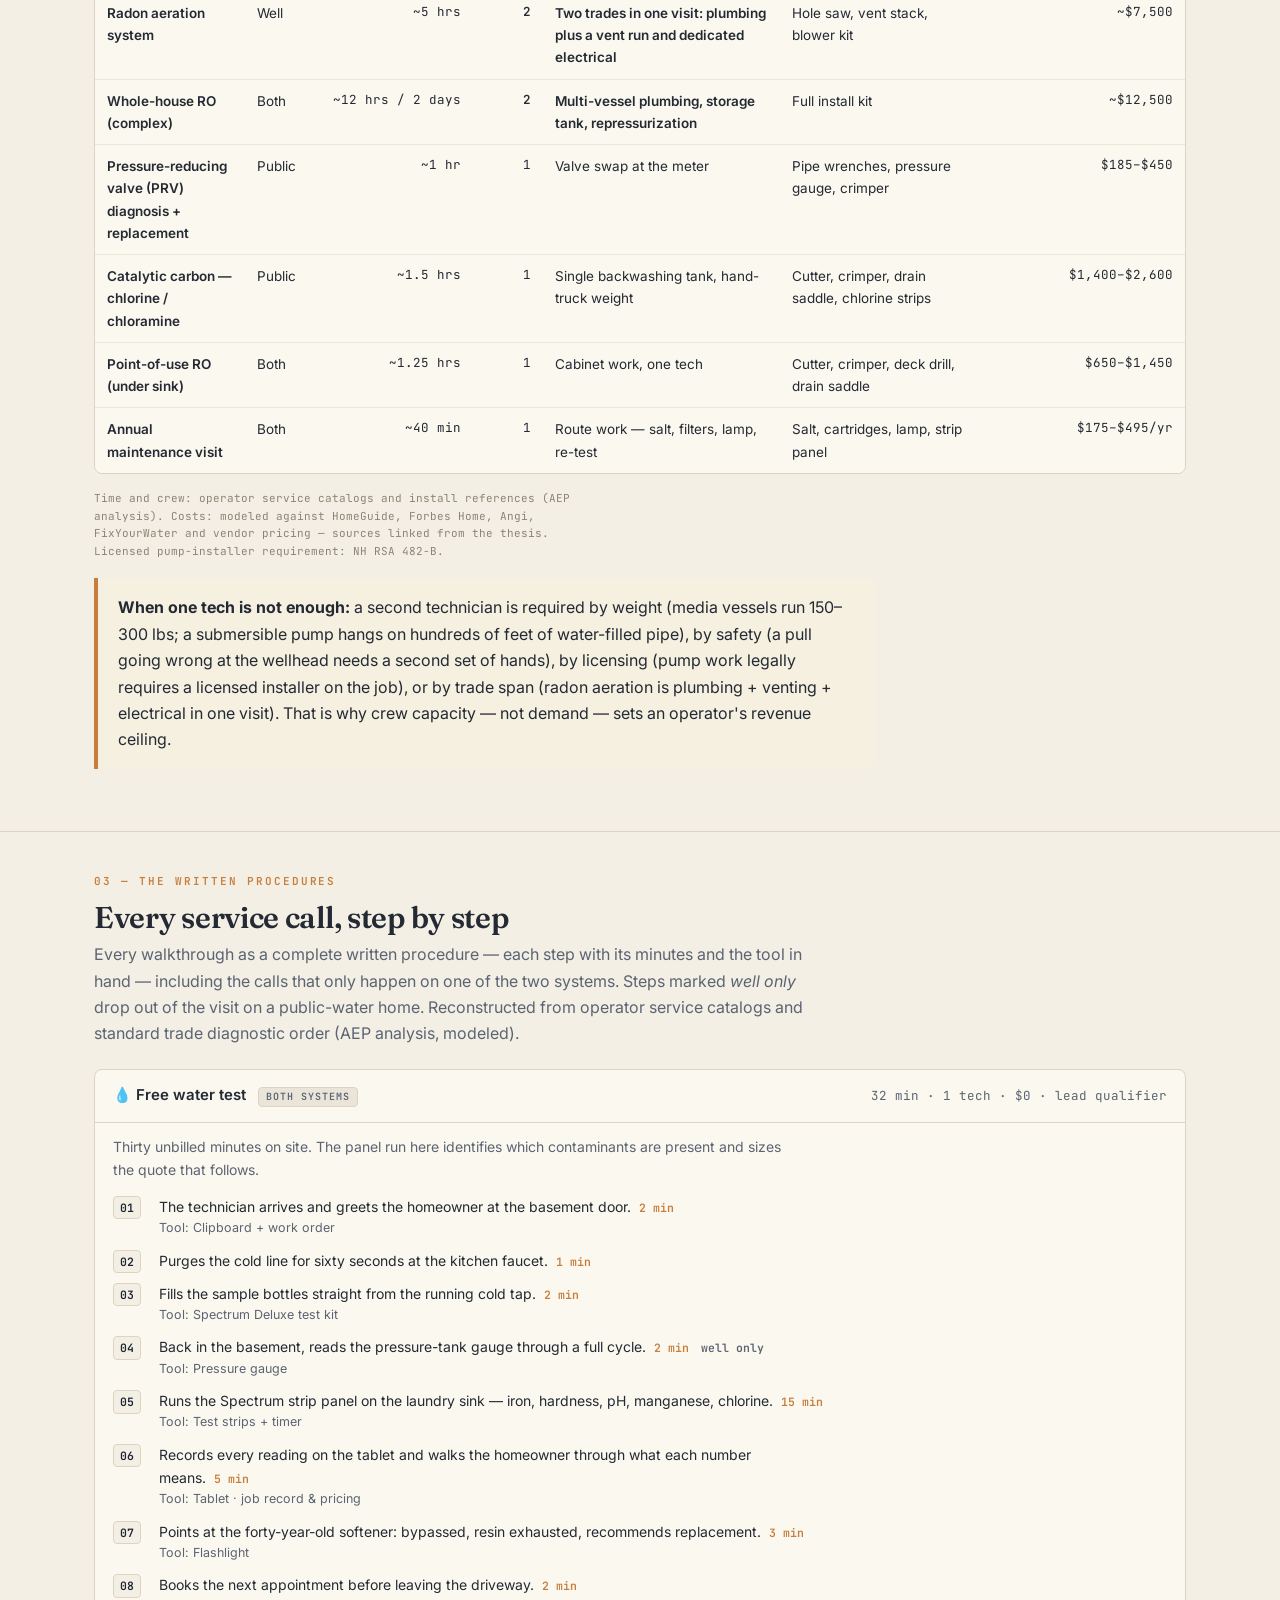
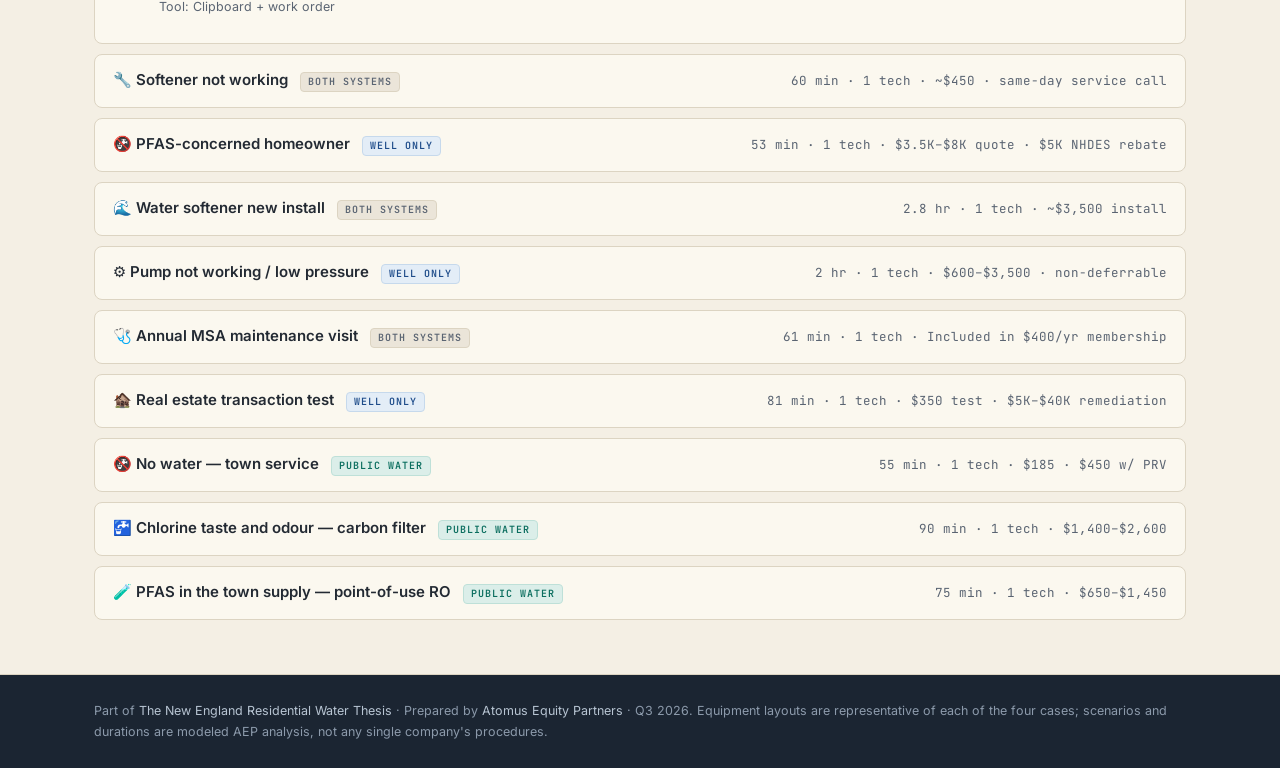
==== commit 290288fe: "Basement: four system configurations, public-water scenarios, computed durations The basement page a" ====
--- a/basement.html
+++ b/basement.html
@@ -4,9 +4,9 @@
 <meta charset="utf-8" />
 <meta name="viewport" content="width=device-width, initial-scale=1" />
 <title>Inside the Basement — New England Residential Water Thesis</title>
-<meta name="description" content="An interactive guide to a private-well home's water system: what each component does, what goes wrong, and what every service call involves — time on site, crew size, tools, and cost. Companion to the AEP Equity residential water thesis." />
-<meta property="og:title" content="Inside the Basement — How a Private-Well Water System Works" />
-<meta property="og:description" content="Click through the equipment in a well-water home, then walk real service calls step by step: time, crew, tools, cost." />
+<meta name="description" content="An interactive guide to a home water system on either a private well or a town main, treated or untreated: what each component does, what goes wrong, and what every service call involves — time on site, crew size, tools, and cost. Companion to the AEP Equity residential water thesis." />
+<meta property="og:title" content="Inside the Basement — How a Home Water System Works" />
+<meta property="og:description" content="Four basements — well or town water, treated or not. Click through the equipment, then walk real service calls step by step: time, crew, tools, cost." />
 <meta property="og:type" content="article" />
 <meta property="og:url" content="https://aep1992.github.io/water-thesis/basement.html" />
 <meta name="twitter:card" content="summary" />
@@ -61,6 +61,21 @@
 .tabs{display:flex;gap:8px;margin:0 0 14px}
 .tab{font:600 13px/1 var(--sans);padding:10px 16px;border:1.5px solid var(--navy);border-radius:6px;background:transparent;color:var(--navy);cursor:pointer}
 .tab.on{background:var(--navy);color:#F6F1E4}
+
+/* system / treatment selector */
+.cfg{display:grid;grid-template-columns:repeat(auto-fit,minmax(210px,1fr));gap:10px;margin:0 0 18px}
+.cfgbtn{text-align:left;padding:13px 15px;border:1.5px solid var(--line);border-radius:8px;background:#FBF8EF;cursor:pointer;font-family:var(--sans)}
+.cfgbtn b{display:block;font:600 14px/1.3 var(--sans);color:var(--ink)}
+.cfgbtn span{display:block;font:400 12px/1.45 var(--sans);color:var(--sub);margin-top:3px}
+.cfgbtn i{display:block;font:600 10px/1 var(--mono);letter-spacing:.12em;text-transform:uppercase;margin-bottom:6px;font-style:normal;color:var(--copper)}
+.cfgbtn.on{background:var(--navy);border-color:var(--navy)}
+.cfgbtn.on b{color:#F6F1E4}
+.cfgbtn.on span{color:#C4CDD8}
+.cfgbtn.on i{color:#E0A868}
+.cfgbtn:focus-visible{outline:2px solid var(--copper);outline-offset:2px}
+.sysbadge{display:inline-block;font:600 10px/1 var(--mono);letter-spacing:.1em;text-transform:uppercase;padding:4px 7px;border-radius:4px;background:var(--cream2);color:var(--sub);border:1px solid var(--line)}
+.sysbadge.well{background:#E3EDF7;color:#1E4C8A;border-color:#C6D9EC}
+.sysbadge.public{background:#DBEEE9;color:#0B6E5F;border-color:#BEE0D8}
 .tab:focus-visible{outline:2px solid var(--copper);outline-offset:2px}
 
 /* walkthrough controls */
@@ -126,6 +141,11 @@
   .stage{position:static}
   .panel{min-height:0}
 }
+@media (max-width:640px){
+  /* let the summary meta wrap instead of running off the card */
+  details.sc summary{gap:8px}
+  details.sc summary .meta{margin-left:0;white-space:normal;flex-basis:100%}
+}
 </style>
 </head>
 <body>
@@ -143,10 +163,11 @@
     </div>
     <p class="mast-kicker">Companion to the New England Residential Water Thesis</p>
     <h1>Inside the Basement</h1>
-    <p class="mast-sub">A typical private-well home runs its own water utility from one wall of the basement. This page does
-      two things: shows a homeowner exactly what each piece of equipment is and what it needs, and shows an operator or
-      investor the full range of services — how long each takes, when it takes two technicians, which tools come out of
-      the van, and what it costs.</p>
+    <p class="mast-sub">A private-well home runs its own water utility from one wall of the basement; a public-water home
+      runs a shorter version of the same wall. This page does two things: shows a homeowner exactly what each piece of
+      equipment is and what it needs — in whichever of the four basements is theirs — and shows an operator or investor
+      the full range of services, with how long each takes, when it takes two technicians, which tools come out of the
+      van, and what it costs.</p>
   </div>
 </header>
 
@@ -194,10 +215,12 @@
 <section id="diagram">
   <div class="wrap">
     <p class="sec-n">01 — The System</p>
-    <h2>One wall, eleven parts</h2>
-    <p class="sec-sub">This is the standard equipment line in a treated well-water home, in flow order — water enters from
-      the well at left and leaves house-ready at right. <strong>Click any numbered part</strong>, or switch to
-      <strong>Walk a service call</strong> to watch a real visit move through the same equipment.</p>
+    <h2 id="diagHead">One wall, eleven parts</h2>
+    <p class="sec-sub">Four basements, in flow order — water enters at left and leaves house-ready at right. Pick the one
+      that matches the house: a well or a town main, treated or untreated. <strong>Click any numbered part</strong>, or
+      switch to <strong>Walk a service call</strong> to watch a real visit move through that equipment.</p>
+
+    <div class="cfg" id="cfgPick" role="group" aria-label="Choose the system this basement runs"></div>
 
     <div class="tabs" role="tablist">
       <button class="tab on" id="tabParts" role="tab">Parts of the system</button>
@@ -236,9 +259,13 @@
             <rect x="720" y="0" width="18" height="34" fill="#2C3947"/><rect x="1020" y="0" width="18" height="34" fill="#2C3947"/>
             <rect x="1320" y="0" width="18" height="34" fill="#2C3947"/></g>
 
-          <!-- foundation + buried service line from the well -->
+          <!-- continuous service main: equipment draws on top of it, so hiding a
+               vessel leaves clean pipe rather than a gap -->
+          <path d="M0 408 H1200" stroke="#38BDF8" stroke-width="8" fill="none" opacity=".9"/>
+
+          <!-- foundation + service entry -->
           <rect x="0" y="34" width="56" height="486" fill="#141C26"/>
-          <g class="hot" data-c="entry" tabindex="0" role="button" aria-label="Well line and main shutoff">
+          <g class="hot" data-c="entry" data-cfg="well" tabindex="0" role="button" aria-label="Well line and main shutoff">
             <rect class="halo" x="8" y="366" width="216" height="86" rx="10"/>
             <path d="M0 408 H190" stroke="#38BDF8" stroke-width="9" fill="none"/>
             <rect x="56" y="398" width="12" height="20" fill="#F59E0B"/>
@@ -247,8 +274,26 @@
             <text x="16" y="446" font-family="Inter,sans-serif" font-size="12.5" letter-spacing=".1em" fill="#7DA5C4">FROM THE WELL</text>
           </g>
 
+          <!-- public-water entry: meter, shutoffs, backflow preventer -->
+          <g class="hot" data-c="meter" data-cfg="public" tabindex="0" role="button" aria-label="Water meter and backflow preventer">
+            <rect class="halo" x="52" y="336" width="268" height="118" rx="10"/>
+            <path d="M0 408 H320" stroke="#38BDF8" stroke-width="9" fill="none"/>
+            <rect x="56" y="398" width="12" height="20" fill="#F59E0B"/>
+            <circle cx="92" cy="408" r="12" fill="none" stroke="#9AA6B4" stroke-width="5"/>
+            <rect x="88" y="384" width="8" height="14" fill="#9AA6B4"/>
+            <rect x="112" y="388" width="86" height="42" rx="8" fill="#A9814B"/>
+            <rect x="118" y="394" width="74" height="12" rx="3" fill="#8A6A38" opacity=".7"/>
+            <circle cx="155" cy="374" r="17" fill="#EBE5D9" stroke="#7A5C34" stroke-width="3"/>
+            <text x="155" y="379" font-family="JetBrains Mono,monospace" font-size="10" fill="#1B2532" text-anchor="middle">0184</text>
+            <circle cx="216" cy="408" r="12" fill="none" stroke="#9AA6B4" stroke-width="5"/>
+            <rect x="242" y="390" width="58" height="34" rx="6" fill="#4A5462"/>
+            <path d="M254 390v-16h34v16" stroke="#9AA6B4" stroke-width="4" fill="none"/>
+            <circle cx="271" cy="407" r="7" fill="#7DD3FC" opacity=".75"/>
+            <text x="16" y="446" font-family="Inter,sans-serif" font-size="12.5" letter-spacing=".1em" fill="#7DA5C4">FROM THE STREET</text>
+          </g>
+
           <!-- pressure switch + gauge -->
-          <g class="hot" data-c="pswitch" tabindex="0" role="button" aria-label="Pressure switch and gauge">
+          <g class="hot" data-c="pswitch" data-cfg="well" tabindex="0" role="button" aria-label="Pressure switch and gauge">
             <rect class="halo" x="196" y="330" width="96" height="122" rx="10"/>
             <path d="M190 408 H300" stroke="#38BDF8" stroke-width="9" fill="none"/>
             <rect x="216" y="358" width="34" height="26" rx="3" fill="#4A5462"/>
@@ -258,7 +303,7 @@
           </g>
 
           <!-- pressure tank -->
-          <g class="hot" data-c="tank" tabindex="0" role="button" aria-label="Pressure tank">
+          <g class="hot" data-c="tank" data-cfg="well" tabindex="0" role="button" aria-label="Pressure tank">
             <rect class="halo" x="288" y="236" width="128" height="290" rx="12"/>
             <ellipse cx="352" cy="514" rx="60" ry="9" fill="#101820" opacity=".55"/>
             <path d="M300 300c0-30 24-50 52-50s52 20 52 50v186c0 8-5 12-12 12h-80c-7 0-12-4-12-12z" fill="url(#tankBlue)"/>
@@ -270,11 +315,8 @@
             <path d="M300 408 h-0" stroke="#38BDF8" stroke-width="9"/>
           </g>
 
-          <!-- main line along wall -->
-          <path d="M404 408 H520 M600 408 H660 M760 408 H840 M950 408 H1010 M1120 408 H1190" stroke="#38BDF8" stroke-width="8" fill="none" opacity=".9"/>
-
           <!-- sediment filter -->
-          <g class="hot" data-c="sediment" tabindex="0" role="button" aria-label="Sediment filter">
+          <g class="hot" data-c="sediment" data-cfg="wt pt" tabindex="0" role="button" aria-label="Sediment filter">
             <rect class="halo" x="512" y="330" width="100" height="164" rx="10"/>
             <rect x="530" y="352" width="64" height="26" rx="4" fill="#4A5462"/>
             <path d="M540 378h44v78a22 22 0 0 1-44 0z" fill="#DCE7F0" opacity=".85"/>
@@ -282,7 +324,7 @@
           </g>
 
           <!-- softener + valve -->
-          <g class="hot" data-c="softener" tabindex="0" role="button" aria-label="Water softener">
+          <g class="hot" data-c="softener" data-cfg="wt pt" tabindex="0" role="button" aria-label="Water softener">
             <rect class="halo" x="648" y="212" width="126" height="314" rx="12"/>
             <ellipse cx="710" cy="514" rx="52" ry="9" fill="#101820" opacity=".55"/>
             <path d="M666 296c0-26 20-44 44-44s44 18 44 44v206c0 8-5 12-12 12h-64c-7 0-12-4-12-12z" fill="url(#softG)"/>
@@ -295,7 +337,7 @@
           </g>
 
           <!-- brine tank -->
-          <g class="hot" data-c="brine" tabindex="0" role="button" aria-label="Brine tank">
+          <g class="hot" data-c="brine" data-cfg="wt pt" tabindex="0" role="button" aria-label="Brine tank">
             <rect class="halo" x="786" y="332" width="118" height="194" rx="12"/>
             <ellipse cx="845" cy="514" rx="48" ry="8" fill="#101820" opacity=".5"/>
             <path d="M800 366h90v138c0 8-5 12-12 12h-66c-7 0-12-4-12-12z" fill="#4A5462"/>
@@ -305,7 +347,7 @@
           </g>
 
           <!-- UV -->
-          <g class="hot" data-c="uv" tabindex="0" role="button" aria-label="UV sterilizer">
+          <g class="hot" data-c="uv" data-cfg="wt" tabindex="0" role="button" aria-label="UV sterilizer">
             <rect class="halo" x="942" y="300" width="196" height="92" rx="10"/>
             <rect x="960" y="330" width="160" height="30" rx="15" fill="url(#steel)"/>
             <rect x="1104" y="326" width="22" height="38" rx="4" fill="#4A5462"/>
@@ -315,7 +357,7 @@
           </g>
 
           <!-- optional treatment bay -->
-          <g class="hot" data-c="addon" tabindex="0" role="button" aria-label="Optional treatments: arsenic, PFAS, radon, RO">
+          <g class="hot" data-c="addon" data-cfg="wt pt" tabindex="0" role="button" aria-label="Optional treatments: arsenic, PFAS, radon, RO">
             <rect class="halo" x="1010" y="404" width="180" height="122" rx="10"/>
             <rect x="1024" y="418" width="66" height="96" rx="8" fill="none" stroke="#C9BFA9" stroke-width="2.5" stroke-dasharray="8 6" opacity=".75"/>
             <rect x="1104" y="418" width="66" height="96" rx="8" fill="none" stroke="#C9BFA9" stroke-width="2.5" stroke-dasharray="8 6" opacity=".75"/>
@@ -323,7 +365,7 @@
           </g>
 
           <!-- water heater -->
-          <g class="hot" data-c="heater" tabindex="0" role="button" aria-label="Water heater">
+          <g class="hot" data-c="heater" data-cfg="all" tabindex="0" role="button" aria-label="Water heater">
             <rect class="halo" x="1196" y="222" width="130" height="304" rx="12"/>
             <ellipse cx="1261" cy="514" rx="56" ry="9" fill="#101820" opacity=".55"/>
             <path d="M1210 288c0-28 23-48 51-48s51 20 51 48v216c0 8-5 12-12 12h-78c-7 0-12-4-12-12z" fill="url(#steel)"/>
@@ -336,7 +378,7 @@
           </g>
 
           <!-- laundry sink -->
-          <g class="hot" data-c="sink" tabindex="0" role="button" aria-label="Laundry sink">
+          <g class="hot" data-c="sink" data-cfg="all" tabindex="0" role="button" aria-label="Laundry sink">
             <rect class="halo" x="1336" y="318" width="156" height="208" rx="10"/>
             <path d="M1354 380h120v54c0 8-6 14-14 14h-92c-8 0-14-6-14-14z" fill="#7A8694"/>
             <path d="M1360 386h108v40h-108z" fill="#5A6472"/>
@@ -346,7 +388,7 @@
           </g>
 
           <!-- floor drain -->
-          <g class="hot" data-c="drain" tabindex="0" role="button" aria-label="Floor drain">
+          <g class="hot" data-c="drain" data-cfg="all" tabindex="0" role="button" aria-label="Floor drain">
             <rect class="halo" x="560" y="548" width="130" height="56" rx="10"/>
             <ellipse cx="625" cy="576" rx="42" ry="12" fill="#141C26"/>
             <ellipse cx="625" cy="574" rx="34" ry="9" fill="#2C3947"/>
@@ -373,26 +415,30 @@
   <div class="wrap">
     <p class="sec-n">02 — The Range of Services</p>
     <h2>Every service, with time, crew, tools and cost</h2>
-    <p class="sec-sub">The full residential service range of a licensed well-water operator. Crew size is driven by
-      weight, safety and licensing — not preference.</p>
+    <p class="sec-sub">The full residential service range, across both systems. Crew size is driven by weight, safety
+      and licensing — not preference. A public-water basement carries fewer of these jobs, but the ones it does carry are
+      the highest-frequency, lowest-crew work in the book.</p>
 
     <div class="tbl-scroll">
       <table>
-        <thead><tr><th>Service</th><th class="num">Time on site</th><th class="num">Techs</th><th>Why that crew</th><th>Primary tools</th><th class="num">Typical cost</th></tr></thead>
+        <thead><tr><th>Service</th><th>System</th><th class="num">Time on site</th><th class="num">Techs</th><th>Why that crew</th><th>Primary tools</th><th class="num">Typical cost</th></tr></thead>
         <tbody>
-          <tr><td><b>In-home water test</b></td><td class="num">30–45 min</td><td class="num">1</td><td>Test kit work at the utility sink</td><td>Digital photometer, strip panel, reagent kit, pressure gauge; EPA-verified arsenic field kit where indicated</td><td class="num">$0–$150</td></tr>
-          <tr><td><b>Lab sampling (arsenic, radon, PFAS, bacteria)</b></td><td class="num">~30 min + lab</td><td class="num">1</td><td>Sample pull only; analysis is at an accredited lab</td><td>Chain-of-custody bottles, cooler</td><td class="num">$150–$475</td></tr>
-          <tr><td><b>Softener repair</b></td><td class="num">~1 hr</td><td class="num">1</td><td>Bench-level valve work</td><td>Multimeter, screwdrivers, seal kits, hardness strips</td><td class="num">$300–$800</td></tr>
-          <tr><td><b>Softener install</b></td><td class="num">3–4 hrs</td><td class="num">1</td><td>One tech with a hand truck handles a 120-lb unit</td><td>Pipe cutter, PEX crimper, torch, hand truck</td><td class="num">$2,000–$3,200</td></tr>
-          <tr><td><b>Sediment filter service</b></td><td class="num">~20 min</td><td class="num">1</td><td>Cartridge swap</td><td>Filter wrench, bucket</td><td class="num">$65–$125</td></tr>
-          <tr><td><b>UV install / annual lamp swap</b></td><td class="num">1–2 hrs / 20 min</td><td class="num">1</td><td>Wall-mount plumbing + plug-in ballast</td><td>Pipe cutter, gloves (lamp oils), gauge</td><td class="num">$800–$1,400 / $195–$325</td></tr>
-          <tr><td><b>Pressure tank replacement</b></td><td class="num">2–3 hrs</td><td class="num">1</td><td>Tank is bulky but under 100 lbs empty</td><td>Pipe wrenches, air gauge, dolly</td><td class="num">$700–$1,600</td></tr>
-          <tr><td><b>Well pump replacement</b></td><td class="num">3–6 hrs</td><td class="num"><b>2</b></td><td><b>200–600 ft of drop pipe must be pulled and controlled — two sets of hands or a hoist truck, plus a licensed pump installer by law</b></td><td>Pump hoist / pulling rig, pipe wrenches, multimeter, splice kit, torque arrestor</td><td class="num">$2,000–$6,500</td></tr>
-          <tr><td><b>Whole-house arsenic system</b></td><td class="num">~8 hrs</td><td class="num"><b>2</b></td><td><b>Two media vessels at 150–300 lbs each, placed and plumbed in series</b></td><td>Crimper, cutter, dolly, media funnel</td><td class="num">$3,400–$6,800</td></tr>
-          <tr><td><b>PFAS carbon (GAC) system</b></td><td class="num">~3 hrs</td><td class="num"><b>2</b></td><td><b>Dual tanks; lifting and rebate paperwork on the same visit</b></td><td>Crimper, cutter, dolly</td><td class="num">$3,200–$5,200</td></tr>
-          <tr><td><b>Radon aeration system</b></td><td class="num">~5 hrs</td><td class="num"><b>2</b></td><td><b>Two trades in one visit: plumbing plus a vent run and dedicated electrical</b></td><td>Hole saw, vent stack, blower kit</td><td class="num">~$7,500</td></tr>
-          <tr><td><b>Whole-house RO (complex)</b></td><td class="num">~12 hrs / 2 days</td><td class="num"><b>2</b></td><td><b>Multi-vessel plumbing, storage tank, repressurization</b></td><td>Full install kit</td><td class="num">~$12,500</td></tr>
-          <tr><td><b>Annual maintenance visit</b></td><td class="num">~40 min</td><td class="num">1</td><td>Route work — salt, filters, lamp, re-test</td><td>Salt, cartridges, lamp, strip panel</td><td class="num">$175–$495/yr</td></tr>
+          <tr><td><b>In-home water test</b></td><td>Both</td><td class="num">30–45 min</td><td class="num">1</td><td>Test kit work at the utility sink</td><td>Digital photometer, strip panel, reagent kit, pressure gauge; EPA-verified arsenic field kit where indicated</td><td class="num">$0–$150</td></tr>
+          <tr><td><b>Lab sampling (arsenic, radon, PFAS, bacteria)</b></td><td>Both</td><td class="num">~30 min + lab</td><td class="num">1</td><td>Sample pull only; analysis is at an accredited lab</td><td>Chain-of-custody bottles, cooler</td><td class="num">$150–$475</td></tr>
+          <tr><td><b>Softener repair</b></td><td>Both</td><td class="num">~1 hr</td><td class="num">1</td><td>Bench-level valve work</td><td>Multimeter, screwdrivers, seal kits, hardness strips</td><td class="num">$300–$800</td></tr>
+          <tr><td><b>Softener install</b></td><td>Both</td><td class="num">3–4 hrs</td><td class="num">1</td><td>One tech with a hand truck handles a 120-lb unit</td><td>Pipe cutter, PEX crimper, torch, hand truck</td><td class="num">$2,000–$3,200</td></tr>
+          <tr><td><b>Sediment filter service</b></td><td>Both</td><td class="num">~20 min</td><td class="num">1</td><td>Cartridge swap</td><td>Filter wrench, bucket</td><td class="num">$65–$125</td></tr>
+          <tr><td><b>UV install / annual lamp swap</b></td><td>Well</td><td class="num">1–2 hrs / 20 min</td><td class="num">1</td><td>Wall-mount plumbing + plug-in ballast</td><td>Pipe cutter, gloves (lamp oils), gauge</td><td class="num">$800–$1,400 / $195–$325</td></tr>
+          <tr><td><b>Pressure tank replacement</b></td><td>Well</td><td class="num">2–3 hrs</td><td class="num">1</td><td>Tank is bulky but under 100 lbs empty</td><td>Pipe wrenches, air gauge, dolly</td><td class="num">$700–$1,600</td></tr>
+          <tr><td><b>Well pump replacement</b></td><td>Well</td><td class="num">3–6 hrs</td><td class="num"><b>2</b></td><td><b>200–600 ft of drop pipe must be pulled and controlled — two sets of hands or a hoist truck, plus a licensed pump installer by law</b></td><td>Pump hoist / pulling rig, pipe wrenches, multimeter, splice kit, torque arrestor</td><td class="num">$2,000–$6,500</td></tr>
+          <tr><td><b>Whole-house arsenic system</b></td><td>Well</td><td class="num">~8 hrs</td><td class="num"><b>2</b></td><td><b>Two media vessels at 150–300 lbs each, placed and plumbed in series</b></td><td>Crimper, cutter, dolly, media funnel</td><td class="num">$3,400–$6,800</td></tr>
+          <tr><td><b>PFAS carbon (GAC) system</b></td><td>Well</td><td class="num">~3 hrs</td><td class="num"><b>2</b></td><td><b>Dual tanks; lifting and rebate paperwork on the same visit</b></td><td>Crimper, cutter, dolly</td><td class="num">$3,200–$5,200</td></tr>
+          <tr><td><b>Radon aeration system</b></td><td>Well</td><td class="num">~5 hrs</td><td class="num"><b>2</b></td><td><b>Two trades in one visit: plumbing plus a vent run and dedicated electrical</b></td><td>Hole saw, vent stack, blower kit</td><td class="num">~$7,500</td></tr>
+          <tr><td><b>Whole-house RO (complex)</b></td><td>Both</td><td class="num">~12 hrs / 2 days</td><td class="num"><b>2</b></td><td><b>Multi-vessel plumbing, storage tank, repressurization</b></td><td>Full install kit</td><td class="num">~$12,500</td></tr>
+          <tr><td><b>Pressure-reducing valve (PRV) diagnosis + replacement</b></td><td>Public</td><td class="num">~1 hr</td><td class="num">1</td><td>Valve swap at the meter</td><td>Pipe wrenches, pressure gauge, crimper</td><td class="num">$185–$450</td></tr>
+          <tr><td><b>Catalytic carbon — chlorine / chloramine</b></td><td>Public</td><td class="num">~1.5 hrs</td><td class="num">1</td><td>Single backwashing tank, hand-truck weight</td><td>Cutter, crimper, drain saddle, chlorine strips</td><td class="num">$1,400–$2,600</td></tr>
+          <tr><td><b>Point-of-use RO (under sink)</b></td><td>Both</td><td class="num">~1.25 hrs</td><td class="num">1</td><td>Cabinet work, one tech</td><td>Cutter, crimper, deck drill, drain saddle</td><td class="num">$650–$1,450</td></tr>
+          <tr><td><b>Annual maintenance visit</b></td><td>Both</td><td class="num">~40 min</td><td class="num">1</td><td>Route work — salt, filters, lamp, re-test</td><td>Salt, cartridges, lamp, strip panel</td><td class="num">$175–$495/yr</td></tr>
         </tbody>
       </table>
     </div>
@@ -415,16 +461,18 @@
   <div class="wrap">
     <p class="sec-n">03 — The Written Procedures</p>
     <h2>Every service call, step by step</h2>
-    <p class="sec-sub">The same walkthroughs as complete written procedures — each step with its minutes and the tool in
-      hand. Reconstructed from operator service catalogs and standard trade diagnostic order (AEP analysis, modeled).</p>
+    <p class="sec-sub">Every walkthrough as a complete written procedure — each step with its minutes and the tool in
+      hand — including the calls that only happen on one of the two systems. Steps marked <em>well only</em> drop out of
+      the visit on a public-water home. Reconstructed from operator service catalogs and standard trade diagnostic order
+      (AEP analysis, modeled).</p>
     <div id="scDocs"></div>
   </div>
 </section>
 
 <footer class="foot">
   <div class="wrap">Part of <a href="index.html">The New England Residential Water Thesis</a> · Prepared by
-    <a href="https://aepequity.com">Atomus Equity Partners</a> · Q3 2026. Equipment layout is a representative treated
-    well-water home; scenarios and durations are modeled AEP analysis, not any single company's procedures.</div>
+    <a href="https://aepequity.com">Atomus Equity Partners</a> · Q3 2026. Equipment layouts are representative of each
+    of the four cases; scenarios and durations are modeled AEP analysis, not any single company's procedures.</div>
 </footer>
 
 <script src="basement-scenarios.js"></script>
@@ -437,6 +485,10 @@
 
   /* ---------------- component data (homeowner layer) ---------------- */
   const COMPONENTS = {
+    meter:   { name: "Water meter & backflow preventer", spot: "A brass or composite body with a dial or digital register where the pipe enters the wall, a shutoff valve either side, and often a wired remote reader running outside.", is: "The utility's boundary. Everything upstream of it is the town's responsibility; everything downstream is yours.",
+      does: "Measures what the house draws and bills it. The backflow preventer stops water in your plumbing from being pushed back into the public main.",
+      trouble: "The meter itself rarely fails. The pressure-reducing valve fitted just after it does \u2014 a torn PRV diaphragm drops pressure through the whole house at once, which is the public-water equivalent of a dead pump.",
+      service: "The meter is the utility's asset and the utility's job. The shutoff, the PRV and everything downstream of them are the operator's work.", fee: "$185\u2013$450 PRV diagnostic + replacement" },
     entry:   { n: 1, name: "Well line & main shutoff", spot: "A single pipe coming through the foundation wall down low, with a brass or lever valve on it. On public water, a meter sits here instead.", is: "The buried line from your wellhead, entering through the foundation, with the house's main shutoff valve.",
       does: "Everything your home drinks arrives through this pipe, pushed by the submersible pump hanging 200–500 ft down the well outside.",
       trouble: "Rarely fails itself — but every homeowner should know where this valve is. Closing it stops all water to the house in an emergency.",
@@ -456,7 +508,10 @@
     softener:{ n: 5, name: "Water softener", spot: "Tall, narrow tank — beige, black or gray — with an electronic control head and small display on top.", is: "The tall tank with the control valve on top.",
       does: "Removes hardness (and low levels of iron) by ion exchange, then cleans itself overnight with brine from the salt tank. New England bedrock water commonly runs 10–15+ grains hard.",
       trouble: "Salty or hard water returning, error codes on the valve, or a unit that runs but doesn't soften — pistons, boards and resin all age. Resin lasts roughly 5–10 years.",
-      service: "Annual service visit; repairs are bench work; a full replacement is a 3–4 hour, one-tech install.", fee: "$175–$275/yr service · $2,000–$3,200 new" },
+      service: "Annual service visit; repairs are bench work; a full replacement is a 3–4 hour, one-tech install.", fee: "$175–$275/yr service · $2,000–$3,200 new",
+      alt: { public: {
+        does: "Identical machine, identical job. Hardness arrives from the source water, so a hard municipal supply scales water heaters and fixtures exactly the way well water does — which is why softeners are the most common paid install in a public-water basement.",
+        trouble: "Same failure modes as on a well: hard water returning, valve error codes, aged resin. What changes is the diagnosis around it — there is no pump or pressure tank to rule out first." } } },
     brine:   { n: 6, name: "Brine (salt) tank", spot: "A square or round plastic bin with a loose lid, part-full of white salt pellets, standing beside the softener.", is: "The short square or round bin beside the softener.",
       does: "Holds the salt that regenerates the softener's resin. The softener draws brine from it automatically.",
       trouble: "Empty tank = hard water returns. A “salt bridge” (crusted dome over a void) quietly does the same thing while the tank looks full.",
@@ -468,7 +523,12 @@
     addon:   { n: 8, name: "Treatment bay (if your water needs it)", spot: "Extra tall tanks beyond the softener. Twin tanks plumbed in series usually mean arsenic or carbon (PFAS) treatment; a unit with a vent pipe running outside is radon aeration.", is: "Space on the line where problem-specific systems go, sized by your lab results.",
       does: "Arsenic media vessels, PFAS carbon (GAC) tanks, radon aeration, or point-of-use reverse osmosis — each targets one contaminant your test found. Most treated homes run one or two; nobody needs all of them.",
       trouble: "These exist because New England bedrock water does: ~1 in 5 NH wells exceeds the federal arsenic limit, and roughly half carry radon at levels of concern (USGS, NHDES).",
-      service: "Arsenic: $3,400–$6,800 · PFAS GAC: $3,200–$5,200 (NHDES rebates up to $5,000) · Radon aeration: ~$7,500 · Media replaced every 2–5 years on test results.", fee: "Sized by lab results" },
+      service: "Arsenic: $3,400–$6,800 · PFAS GAC: $3,200–$5,200 (NHDES rebates up to $5,000) · Radon aeration: ~$7,500 · Media replaced every 2–5 years on test results.", fee: "Sized by lab results",
+      alt: { public: {
+        does: "On town water this bay is normally a carbon tank for chlorine, chloramine and taste, or a point-of-use reverse-osmosis unit under the kitchen sink. Arsenic, uranium and radon systems are rare here — the utility already treats to the federal limits before the meter.",
+        trouble: "The gap the utility does not cover: disinfectant taste and odour, and a PFAS result that is compliant as a system average but that a homeowner reads in the annual report and wants dealt with at their own tap.",
+        service: "Whole-house catalytic carbon: $1,400–$2,600 · point-of-use RO: $650–$1,450 · carbon media replaced every 3–5 years.",
+        fee: "$650–$2,600 typical" } } },
     heater:  { n: 9, name: "Water heater", spot: "The familiar big cylinder. A flue pipe on top means gas; side access panels mean electric.", is: "The big tank at the end of the line — not water treatment, but its biggest beneficiary.",
       does: "Heats house-ready water. It's last in line on purpose: everything upstream protects it.",
       trouble: "Hard, untreated water scales the elements and can cut its life in half — the most expensive symptom of skipping a softener.",
@@ -483,21 +543,56 @@
 
   /* dot positions for numbering */
   const DOTS = {
-    entry: [100, 380], pswitch: [244, 320], tank: [352, 226], sediment: [562, 320],
+    entry: [100, 380], meter: [155, 336], pswitch: [244, 320], tank: [352, 226], sediment: [562, 320],
     softener: [710, 202], brine: [845, 322], uv: [1040, 290], addon: [1097, 540],
     heater: [1261, 212], sink: [1414, 308], drain: [625, 616],
   };
 
+  /* the four basements. `parts` is flow order, and drives the numbering. */
+  const CONFIGS = {
+    wr: { label: "Well, no treatment", sys: "well", note: "Raw well water straight to the taps",
+          parts: ["entry", "pswitch", "tank", "heater", "sink", "drain"],
+          cap: "Well water, untreated: pump, pressure control, then straight to the fixtures. Whatever the bedrock put in this water is what the house drinks — nobody tests or treats it unless the owner arranges it." },
+    wt: { label: "Well, treated", sys: "well", note: "The full train — what §06 of the thesis shows",
+          parts: ["entry", "pswitch", "tank", "sediment", "softener", "brine", "uv", "addon", "heater", "sink", "drain"],
+          cap: "Well water, treated: pressure control, then sediment, softening, disinfection and any contaminant-specific vessels the lab results call for. UV sits last because it needs clear water." },
+    pr: { label: "Public water, no treatment", sys: "public", note: "Meter in, taps out — no equipment at all",
+          parts: ["meter", "heater", "sink", "drain"],
+          cap: "Town water, untreated: the meter, then a long empty run to the water heater. This is the most common basement in New England and it holds no equipment an operator services — every job here starts as a new sale." },
+    pt: { label: "Public water, treated", sys: "public", note: "Softener and carbon — no pump, no UV",
+          parts: ["meter", "sediment", "softener", "brine", "addon", "heater", "sink", "drain"],
+          cap: "Town water, treated: no pressure tank and normally no UV, because the utility supplies the pressure and already disinfects. What remains is hardness, taste and point-of-use polishing — the same machines, sold for different reasons." },
+  };
+  const CFG_ORDER = ["wr", "wt", "pr", "pt"];
+  let cfg = "wt";
+  const sysOf = () => CONFIGS[cfg].sys;
+  const partsOf = () => CONFIGS[cfg].parts;
+  const numOf = id => partsOf().indexOf(id) + 1;
+
+  $("#cfgPick").innerHTML = CFG_ORDER.map(k => {
+    const c = CONFIGS[k];
+    return `<button class="cfgbtn" data-cfg="${k}"><i>${c.sys === "well" ? "Private well" : "Public water"}</i>
+      <b>${esc(c.label)}</b><span>${esc(c.note)} · ${c.parts.length} parts</span></button>`;
+  }).join("");
+
   const dots = $("#dots");
-  Object.entries(DOTS).forEach(([id, [x, y]]) => {
-    const g = document.createElementNS("http://www.w3.org/2000/svg", "g");
-    g.setAttribute("class", "dot");
-    g.setAttribute("data-c", id);
-    g.innerHTML = `<circle cx="${x}" cy="${y}" r="14"/><text x="${x}" y="${y + 4.5}">${COMPONENTS[id].n}</text>`;
-    dots.appendChild(g);
-  });
+  function drawDots() {
+    dots.innerHTML = partsOf().map((id, i) => {
+      const [x, y] = DOTS[id];
+      return `<g class="dot" data-c="${id}"><circle cx="${x}" cy="${y}" r="14"/><text x="${x}" y="${y + 4.5}">${i + 1}</text></g>`;
+    }).join("");
+    $$(".dot").forEach(el => bindPick(el));
+  }
 
   const hots = $$(".hot");
+  function applyConfig() {
+    const parts = partsOf();
+    hots.forEach(h => { h.style.display = parts.includes(h.dataset.c) ? "" : "none"; });
+    $$("#cfgPick .cfgbtn").forEach(b => b.classList.toggle("on", b.dataset.cfg === cfg));
+    $("#diagHead").textContent = `${CONFIGS[cfg].label} — ${parts.length} parts`;
+    drawDots();
+  }
+
   let mode = "parts";
   let selected = "softener";
 
@@ -509,11 +604,13 @@
   }
 
   function showComponent(id) {
+    if (!partsOf().includes(id)) id = partsOf()[0];
     selected = id;
-    const c = COMPONENTS[id];
+    const base = COMPONENTS[id];
+    const c = Object.assign({}, base, (base.alt && base.alt[sysOf()]) || {});
     highlight(id, false);
     $("#panel").innerHTML = `
-      <span class="k">Part ${c.n} of ${Object.keys(COMPONENTS).length}</span>
+      <span class="k">Part ${numOf(id)} of ${partsOf().length} · ${CONFIGS[cfg].label}</span>
       <h4>${c.name}</h4>
       ${c.spot ? `<div class="row"><b>How to spot it</b><span>${c.spot}</span></div>` : ""}
       <div class="row"><b>What it is</b><span>${c.is}</span></div>
@@ -530,53 +627,67 @@
     softener: "softener", softener_fail: "softener", control_valve: "softener", softener_brine: "softener",
     brine_tank: "brine", uv: "uv", filter: "sediment", install_area: "addon", new_softener: "softener",
     new_system: "addon", water_heater: "heater", floor_drain: "drain", yard: "entry",
+    meter: "meter", prv: "meter", street: "meter",
   };
   const mins = n => n >= 120 ? (n / 60).toFixed(1).replace(".0", "") + " hr" : n + " min";
+  /* on-site time is summed from the steps, never declared separately, so the
+     header and the progress bar can never disagree */
+  /* a step tagged `only` belongs to one system; on the other it is not part
+     of the visit at all, so it drops out of the walkthrough and the clock */
+  const stepsOf = sc => sc.steps.filter(st => !st.only || st.only === sysOf());
+  const dur = sc => stepsOf(sc).reduce((a, st) => a + st.duration, 0);
   const toolLabel = t => (typeof BASEMENT_TOOLS !== "undefined" && BASEMENT_TOOLS[t] && BASEMENT_TOOLS[t].label) || null;
 
   const order = (typeof BASEMENT_ORDER !== "undefined") ? BASEMENT_ORDER : Object.keys(BASEMENT_SCENARIOS);
-  let scId = order[0], idx = 0, playing = false, timer = null;
-
-  $("#walkChips").innerHTML = order.map(id => {
-    const sc = BASEMENT_SCENARIOS[id];
-    return `<button class="chip" data-sc="${id}">${sc.icon} ${esc(sc.short)}<span class="d">${mins(sc.duration)}</span></button>`;
-  }).join("");
+  const appliesHere = id => { const v = BASEMENT_SCENARIOS[id].sys; return v === "both" || v === sysOf(); };
+  const scenariosHere = () => order.filter(appliesHere);
+  let scId = "free_test", idx = 0, playing = false, timer = null;
+
+  function drawChips() {
+    $("#walkChips").innerHTML = scenariosHere().map(id => {
+      const sc = BASEMENT_SCENARIOS[id];
+      return `<button class="chip" data-sc="${id}">${sc.icon} ${esc(sc.short)}<span class="d">${mins(dur(sc))}</span></button>`;
+    }).join("");
+    $$("#walkChips .chip").forEach(c => c.classList.toggle("on", c.dataset.sc === scId));
+  }
 
   function stopPlay() { playing = false; clearInterval(timer); const b = $("#wtPlay"); if (b) { b.classList.remove("on"); b.textContent = "▶ Auto-play"; } }
 
   function showStep() {
     const sc = BASEMENT_SCENARIOS[scId];
-    const st = sc.steps[idx];
+    const steps = stepsOf(sc);
+    idx = Math.min(idx, steps.length - 1);
+    const st = steps[idx];
     const target = FOCUS_MAP[st.focus] !== undefined ? FOCUS_MAP[st.focus] : null;
     highlight(target, true);
-    const elapsed = sc.steps.slice(0, idx + 1).reduce((a, s) => a + s.duration, 0);
-    const total = sc.steps.reduce((a, s) => a + s.duration, 0);
+    const elapsed = steps.slice(0, idx + 1).reduce((a, s) => a + s.duration, 0);
+    const total = dur(sc);
     const tl = toolLabel(st.tool);
     $("#panel").innerHTML = `
       <span class="k">${sc.icon} ${esc(sc.label)}</span>
       <div class="wt-meta" style="margin-top:8px">
-        <span><b>${mins(sc.duration)}</b> on site</span>
+        <span><b>${mins(dur(sc))}</b> on site</span>
         <span><b>${esc(sc.crew)}</b></span>
         <span><b>${esc(sc.revenue)}</b></span>
       </div>
-      <div class="step-head"><span class="n">STEP ${idx + 1} / ${sc.steps.length}</span><span class="t">${st.duration} min</span></div>
+      <div class="step-head"><span class="n">STEP ${idx + 1} / ${steps.length}</span><span class="t">${st.duration} min</span></div>
       <p class="step-desc">${deRyan(st.description)}</p>
       ${tl && !/hands free/i.test(tl) ? `<span class="tool-chip">🧰 ${esc(tl)}</span>` : ""}
       <div class="wt-btns">
         <button class="btn" id="wtPrev" ${idx === 0 ? "disabled" : ""}>◀ Back</button>
-        <button class="btn primary" id="wtNext" ${idx === sc.steps.length - 1 ? "disabled" : ""}>Next ▶</button>
+        <button class="btn primary" id="wtNext" ${idx === steps.length - 1 ? "disabled" : ""}>Next ▶</button>
         <button class="btn" id="wtPlay">${playing ? "❚❚ Pause" : "▶ Auto-play"}</button>
       </div>
       <div class="mins-bar"><i style="width:${(elapsed / total) * 100}%"></i></div>
       <p class="mins-lab">${elapsed} of ${total} minutes on site</p>`;
     if (playing) $("#wtPlay").classList.add("on");
     $("#wtPrev").onclick = () => { stopPlay(); idx = Math.max(0, idx - 1); showStep(); };
-    $("#wtNext").onclick = () => { stopPlay(); idx = Math.min(sc.steps.length - 1, idx + 1); showStep(); };
+    $("#wtNext").onclick = () => { stopPlay(); idx = Math.min(steps.length - 1, idx + 1); showStep(); };
     $("#wtPlay").onclick = () => {
       if (playing) { stopPlay(); showStep(); return; }
       playing = true;
       timer = setInterval(() => {
-        if (idx >= BASEMENT_SCENARIOS[scId].steps.length - 1) { stopPlay(); showStep(); return; }
+        if (idx >= stepsOf(BASEMENT_SCENARIOS[scId]).length - 1) { stopPlay(); showStep(); return; }
         idx += 1; showStep();
       }, 2400);
       showStep();
@@ -584,7 +695,9 @@
   }
 
   function selectScenario(id) {
-    stopPlay(); scId = id; idx = 0;
+    stopPlay();
+    if (!appliesHere(id)) id = scenariosHere()[0];
+    scId = id; idx = 0;
     $$("#walkChips .chip").forEach(c => c.classList.toggle("on", c.dataset.sc === id));
     showStep();
   }
@@ -597,35 +710,52 @@
     $("#walkChips").style.display = m === "walk" ? "flex" : "none";
     $("#stageCap").textContent = m === "walk"
       ? "The highlighted part is where the technician is working at this step."
-      : "Flow order, left to right: well line → pressure control → filtration → softening → disinfection → optional treatment → hot water → fixtures.";
+      : CONFIGS[cfg].cap;
     if (m === "parts") showComponent(selected);
     else selectScenario(scId);
   }
   $("#tabParts").onclick = () => setMode("parts");
   $("#tabWalk").onclick = () => setMode("walk");
 
-  $$(".hot, .dot").forEach(el => {
+  function bindPick(el) {
     const go = () => { if (mode !== "parts") setMode("parts"); showComponent(el.dataset.c); };
     el.addEventListener("click", go);
     el.addEventListener("keydown", e => { if (e.key === "Enter" || e.key === " ") { e.preventDefault(); go(); } });
-  });
+  }
+  $$(".hot").forEach(bindPick);
   $("#walkChips").addEventListener("click", e => {
     const b = e.target.closest(".chip"); if (b) selectScenario(b.dataset.sc);
   });
 
+  $("#cfgPick").addEventListener("click", e => {
+    const b = e.target.closest(".cfgbtn"); if (!b || b.dataset.cfg === cfg) return;
+    cfg = b.dataset.cfg;
+    stopPlay();
+    applyConfig();
+    drawChips();
+    if (mode === "parts") { showComponent(selected); $("#stageCap").textContent = CONFIGS[cfg].cap; }
+    else selectScenario(scId);
+  });
+
+  applyConfig();
+  drawChips();
   showComponent("softener");
+  $("#stageCap").textContent = CONFIGS[cfg].cap;
 
   /* ---------------- written procedures ---------------- */
+  const SYSLABEL = { well: "Well only", public: "Public water", both: "Both systems" };
   $("#scDocs").innerHTML = order.map((id, i) => {
     const sc = BASEMENT_SCENARIOS[id];
     if (!sc) return "";
     return `<details class="sc"${i === 0 ? " open" : ""}>
       <summary>${sc.icon} ${esc(sc.label)}
-        <span class="meta">${mins(sc.duration)} · ${esc(sc.crew)} · ${esc(sc.revenue)}</span></summary>
+        <span class="sysbadge ${sc.sys === "both" ? "" : sc.sys}">${SYSLABEL[sc.sys]}</span>
+        <span class="meta">${mins(sc.steps.reduce((a, st) => a + st.duration, 0))} · ${esc(sc.crew)} · ${esc(sc.revenue)}</span></summary>
       <p class="blurb">${esc(sc.blurb)}</p>
       <ol>${sc.steps.map(st => {
         const tl = toolLabel(st.tool);
         return `<li>${deRyan(st.description)}<span class="mins">${st.duration} min</span>
+          ${st.only ? `<span class="mins" style="color:var(--sub)">${st.only} only</span>` : ""}
           ${tl && !/hands free/i.test(tl) ? `<span class="tool">Tool: ${esc(tl)}</span>` : ""}</li>`;
       }).join("")}</ol>
     </details>`;
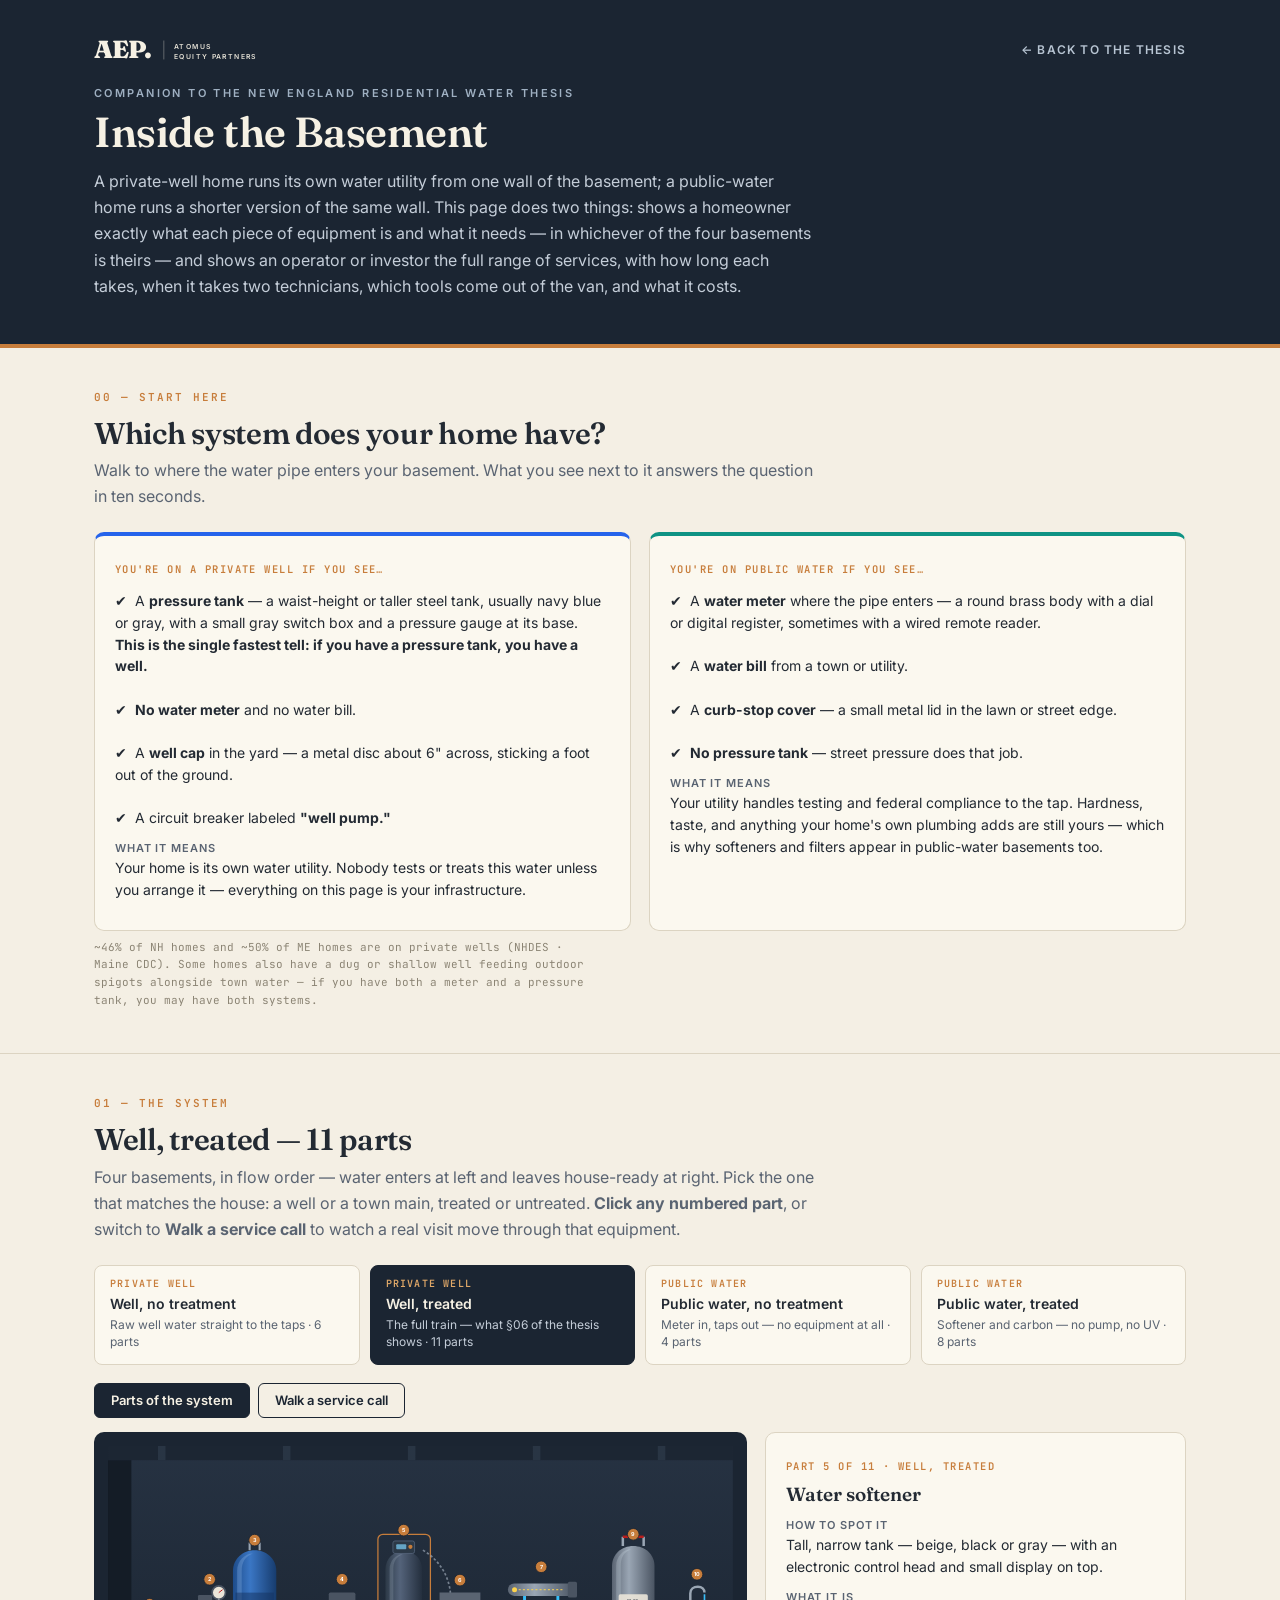
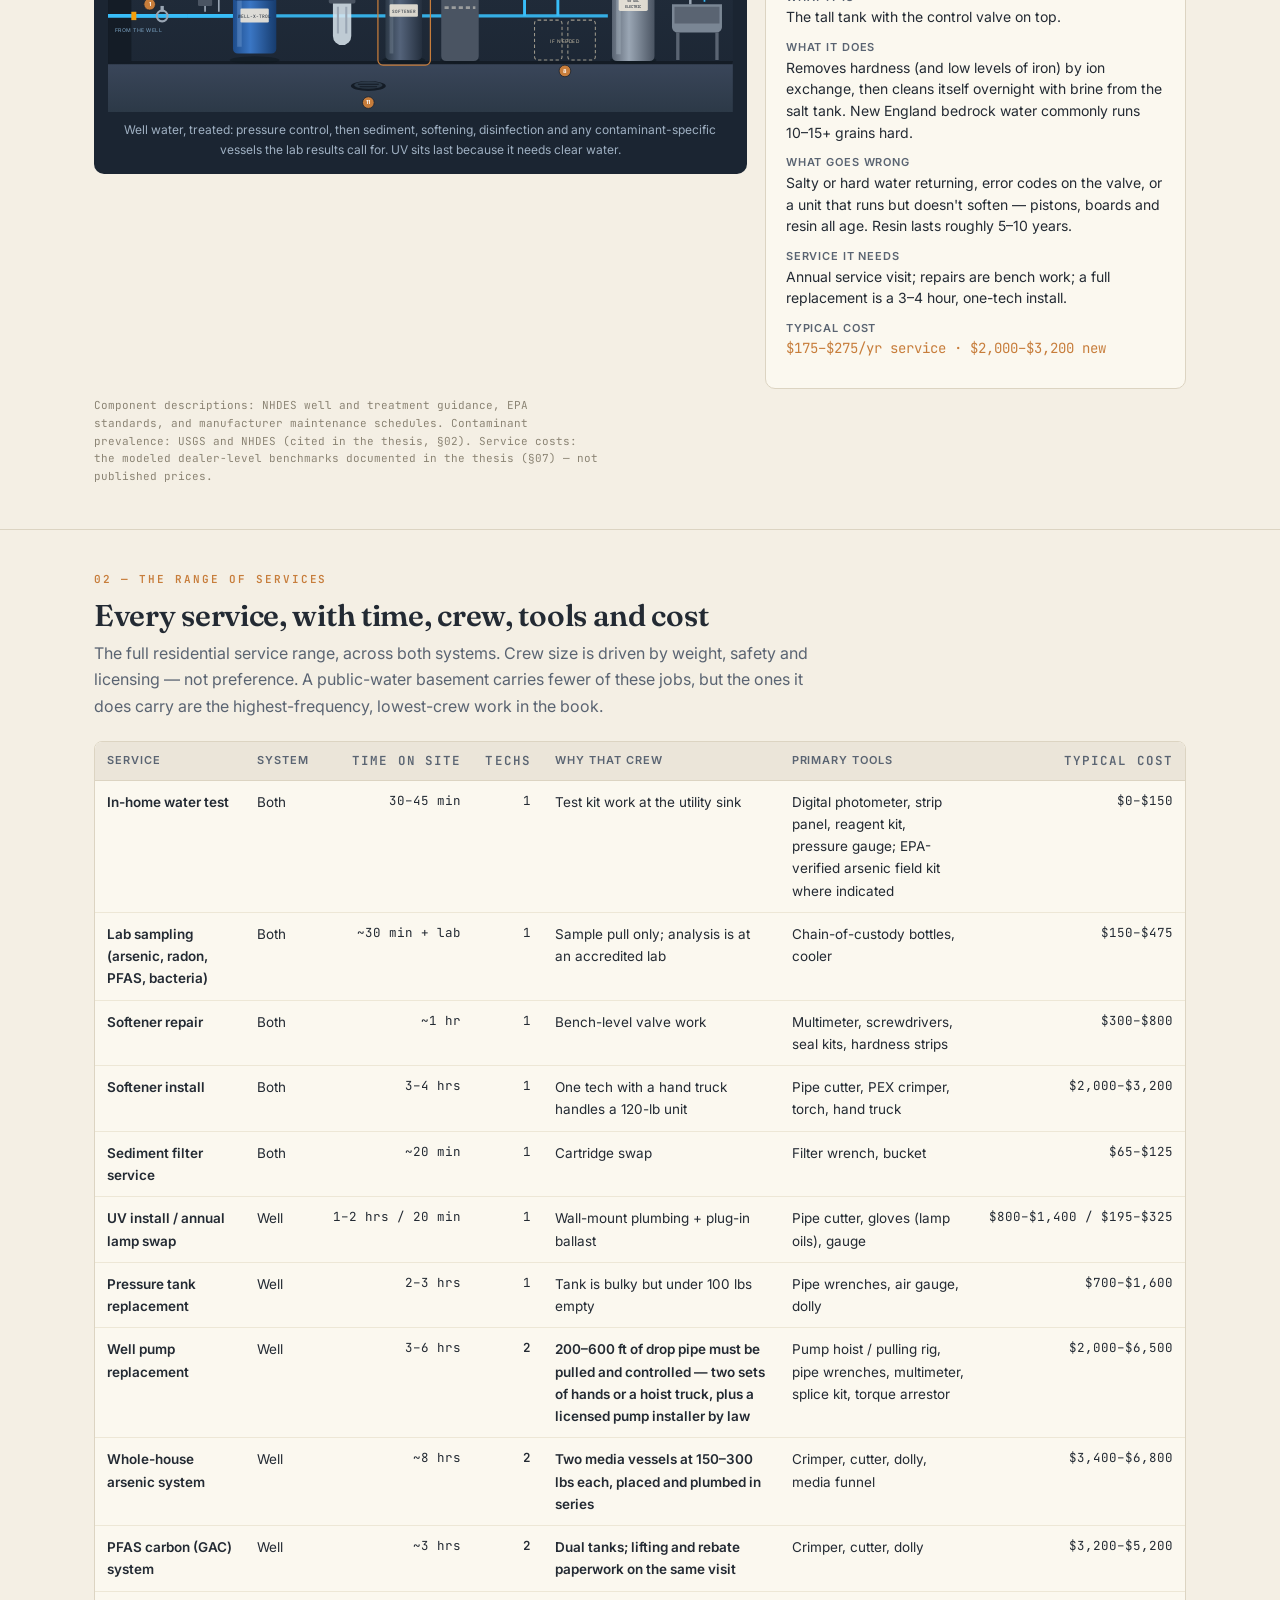
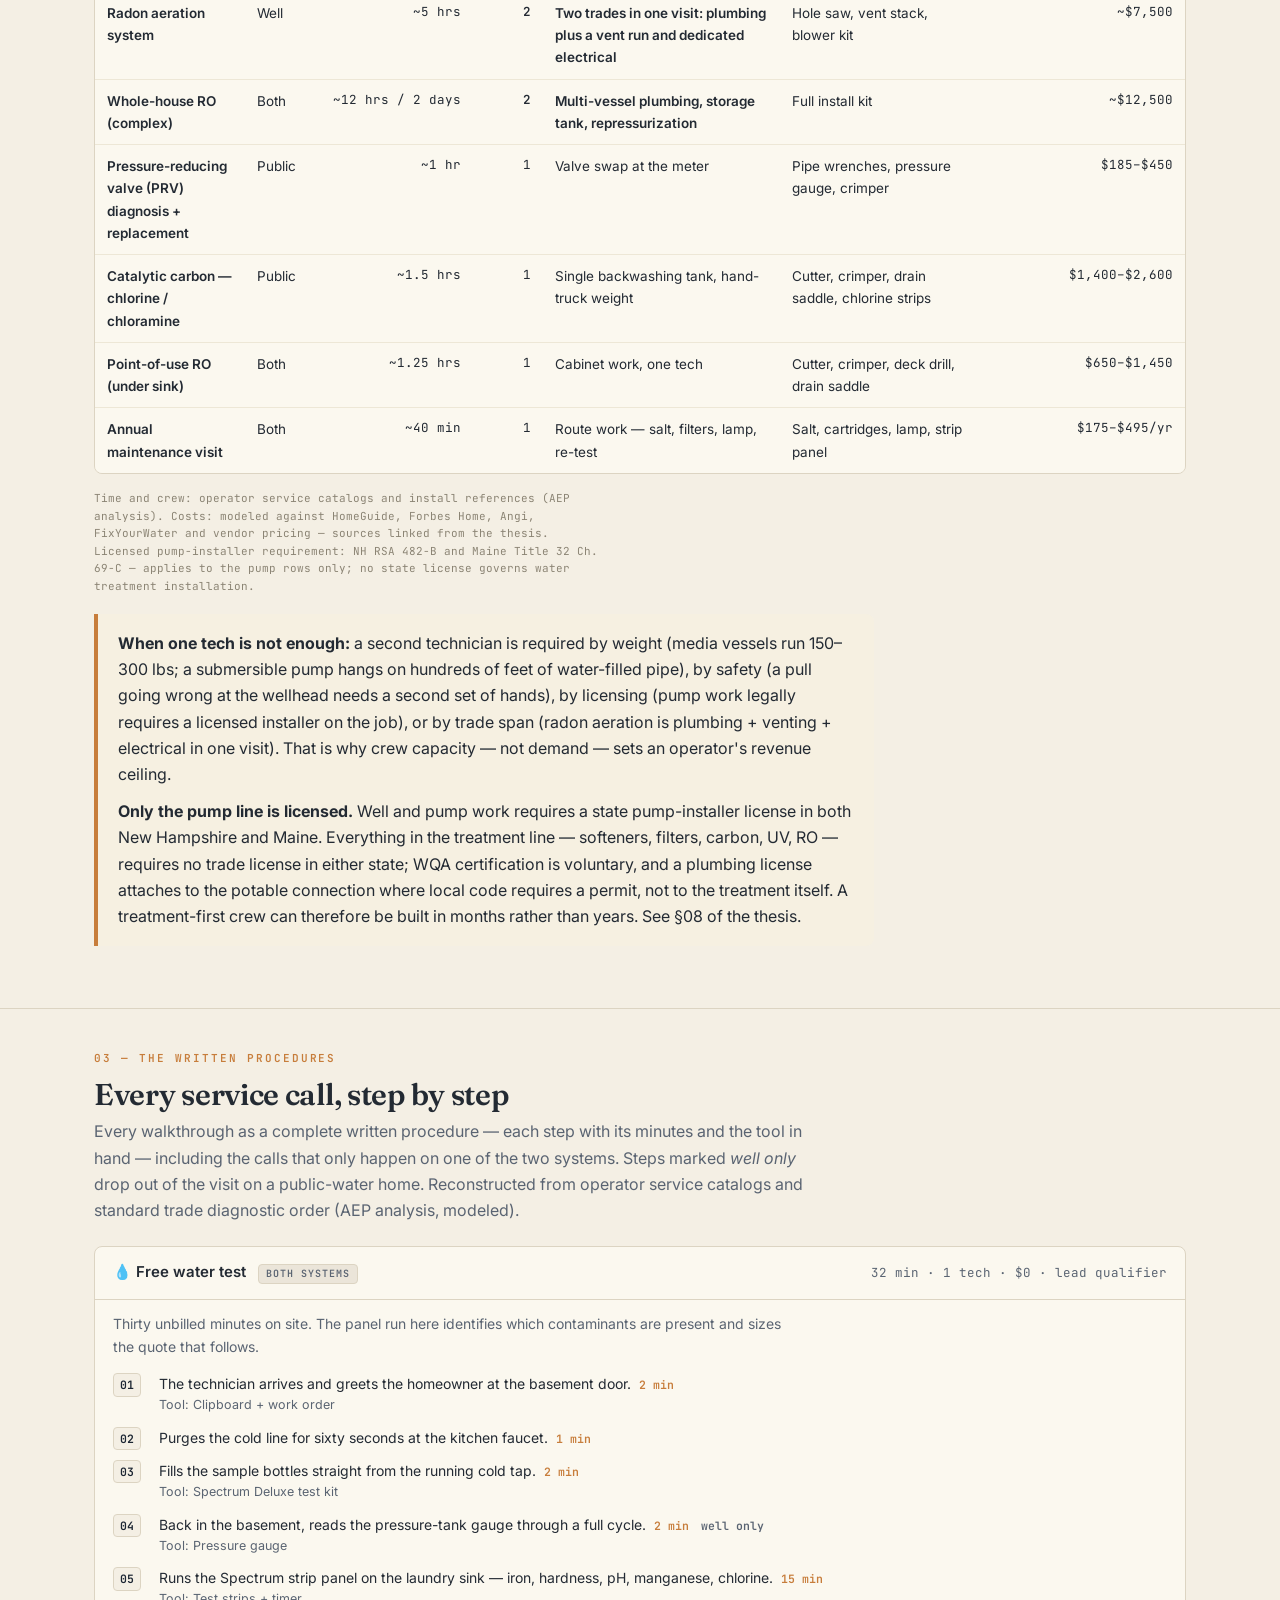
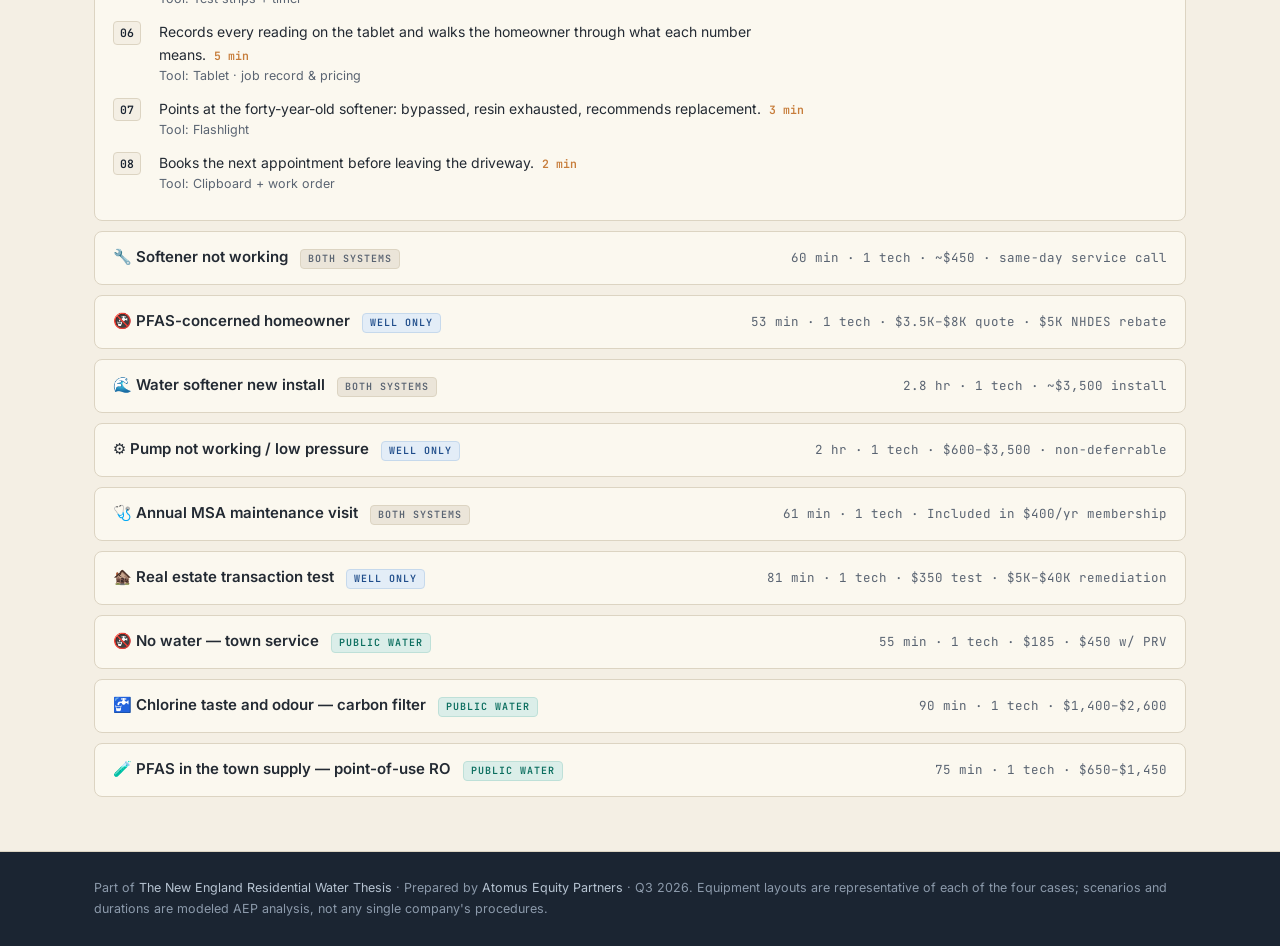
==== commit 84088c2a: "Separate well/pump licensing from water treatment; scope regulation to public systems Two claims in " ====
--- a/basement.html
+++ b/basement.html
@@ -444,7 +444,8 @@
     </div>
     <p class="src">Time and crew: operator service catalogs and install references (AEP analysis). Costs: modeled
       against HomeGuide, Forbes Home, Angi, FixYourWater and vendor pricing — sources linked from the thesis. Licensed
-      pump-installer requirement: NH RSA 482-B.</p>
+      pump-installer requirement: NH RSA 482-B and Maine Title 32 Ch. 69-C — applies to the pump rows only; no state
+      license governs water treatment installation.</p>
 
     <div class="callout">
       <p><strong>When one tech is not enough:</strong> a second technician is required by weight (media vessels run
@@ -452,6 +453,11 @@
         the wellhead needs a second set of hands), by licensing (pump work legally requires a licensed installer on the
         job), or by trade span (radon aeration is plumbing + venting + electrical in one visit). That is why crew
         capacity — not demand — sets an operator's revenue ceiling.</p>
+      <p style="margin-top:10px"><strong>Only the pump line is licensed.</strong> Well and pump work requires a state
+        pump-installer license in both New Hampshire and Maine. Everything in the treatment line — softeners, filters,
+        carbon, UV, RO — requires no trade license in either state; WQA certification is voluntary, and a plumbing
+        license attaches to the potable connection where local code requires a permit, not to the treatment itself.
+        A treatment-first crew can therefore be built in months rather than years. See §08 of the thesis.</p>
     </div>
   </div>
 </section>
